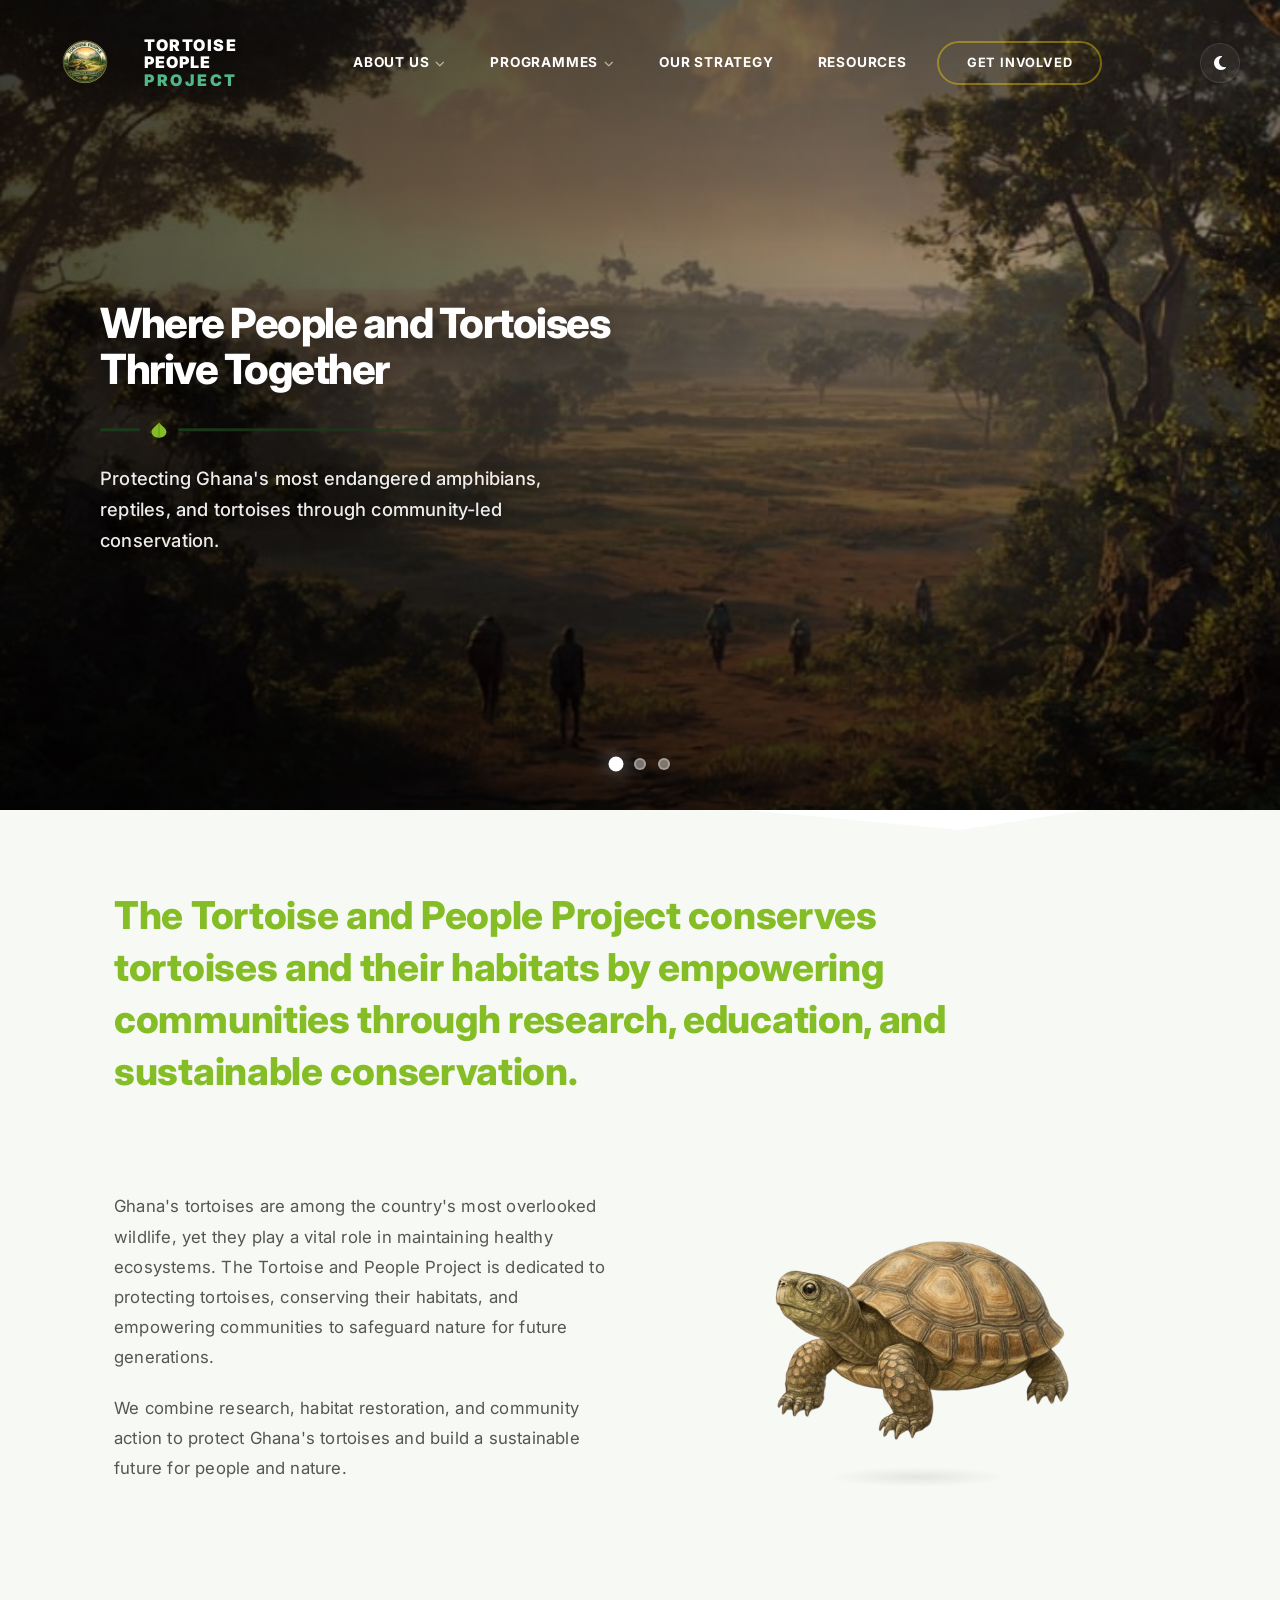
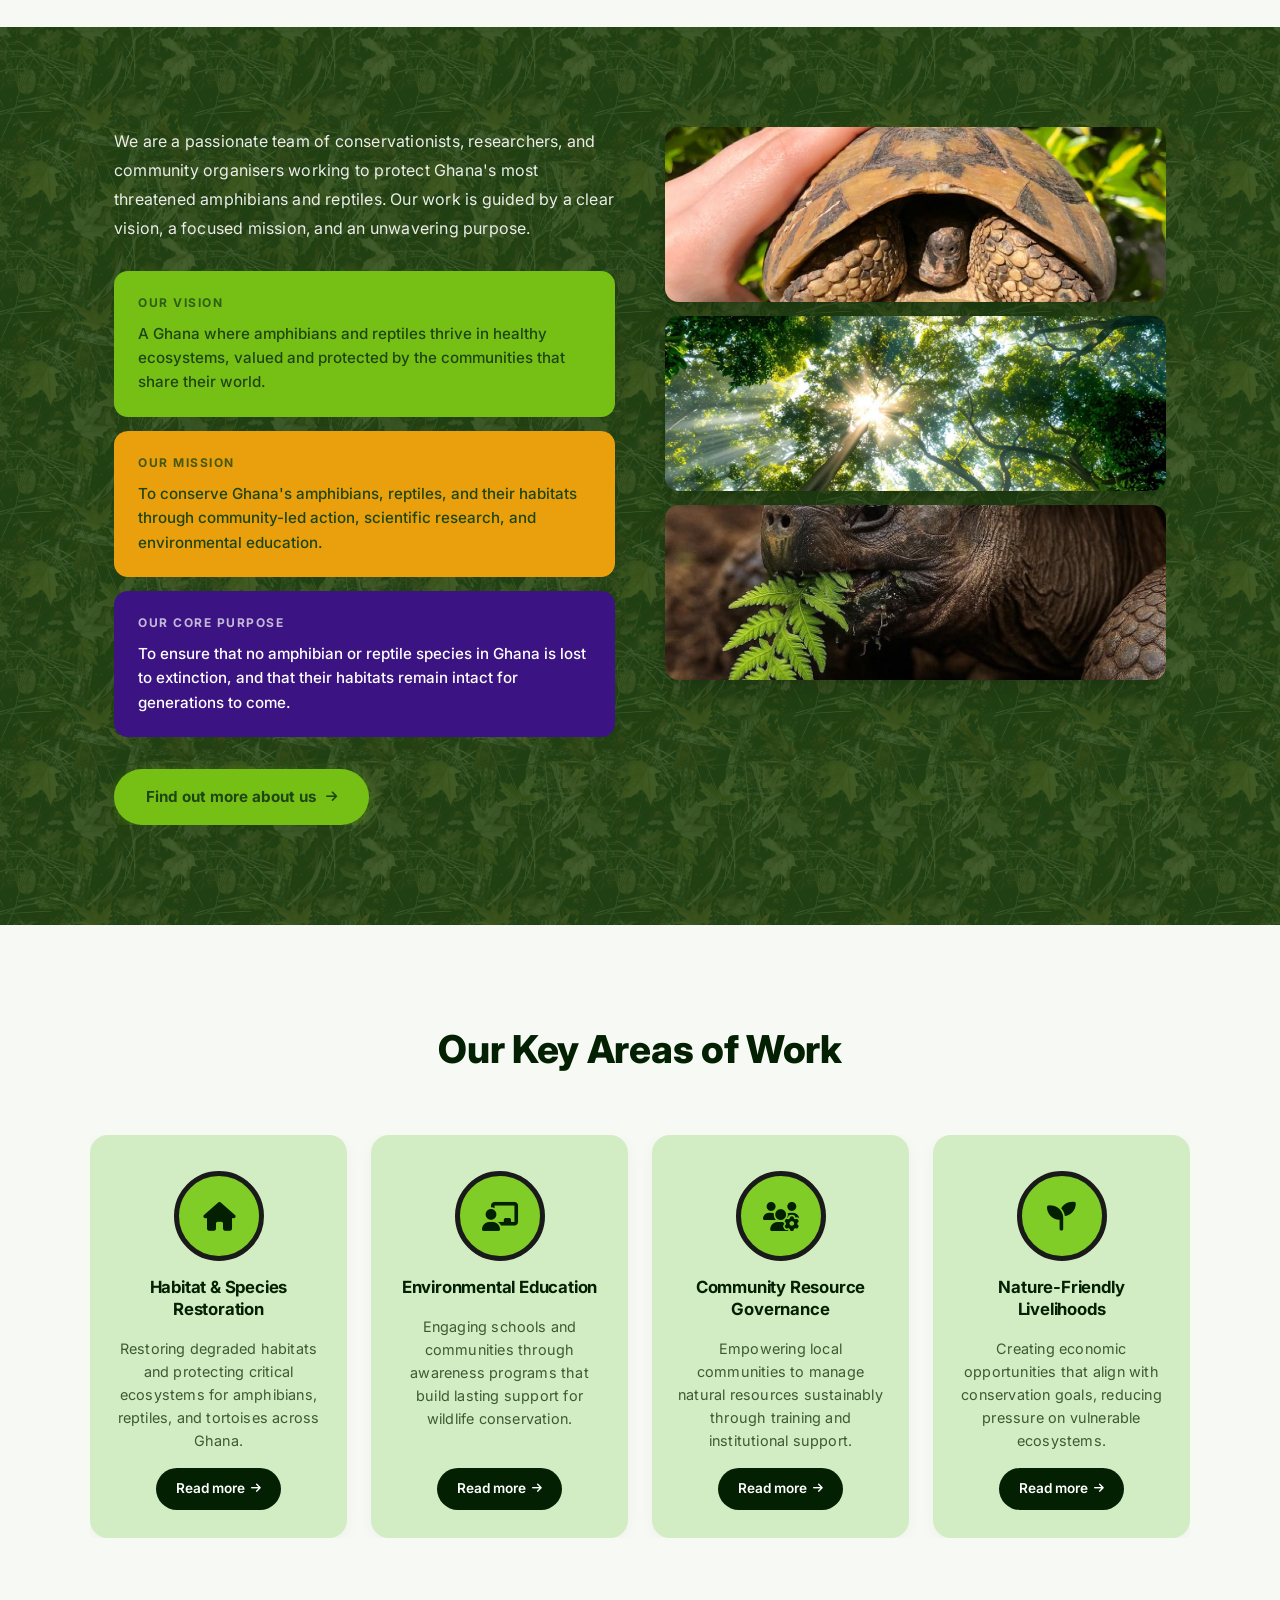
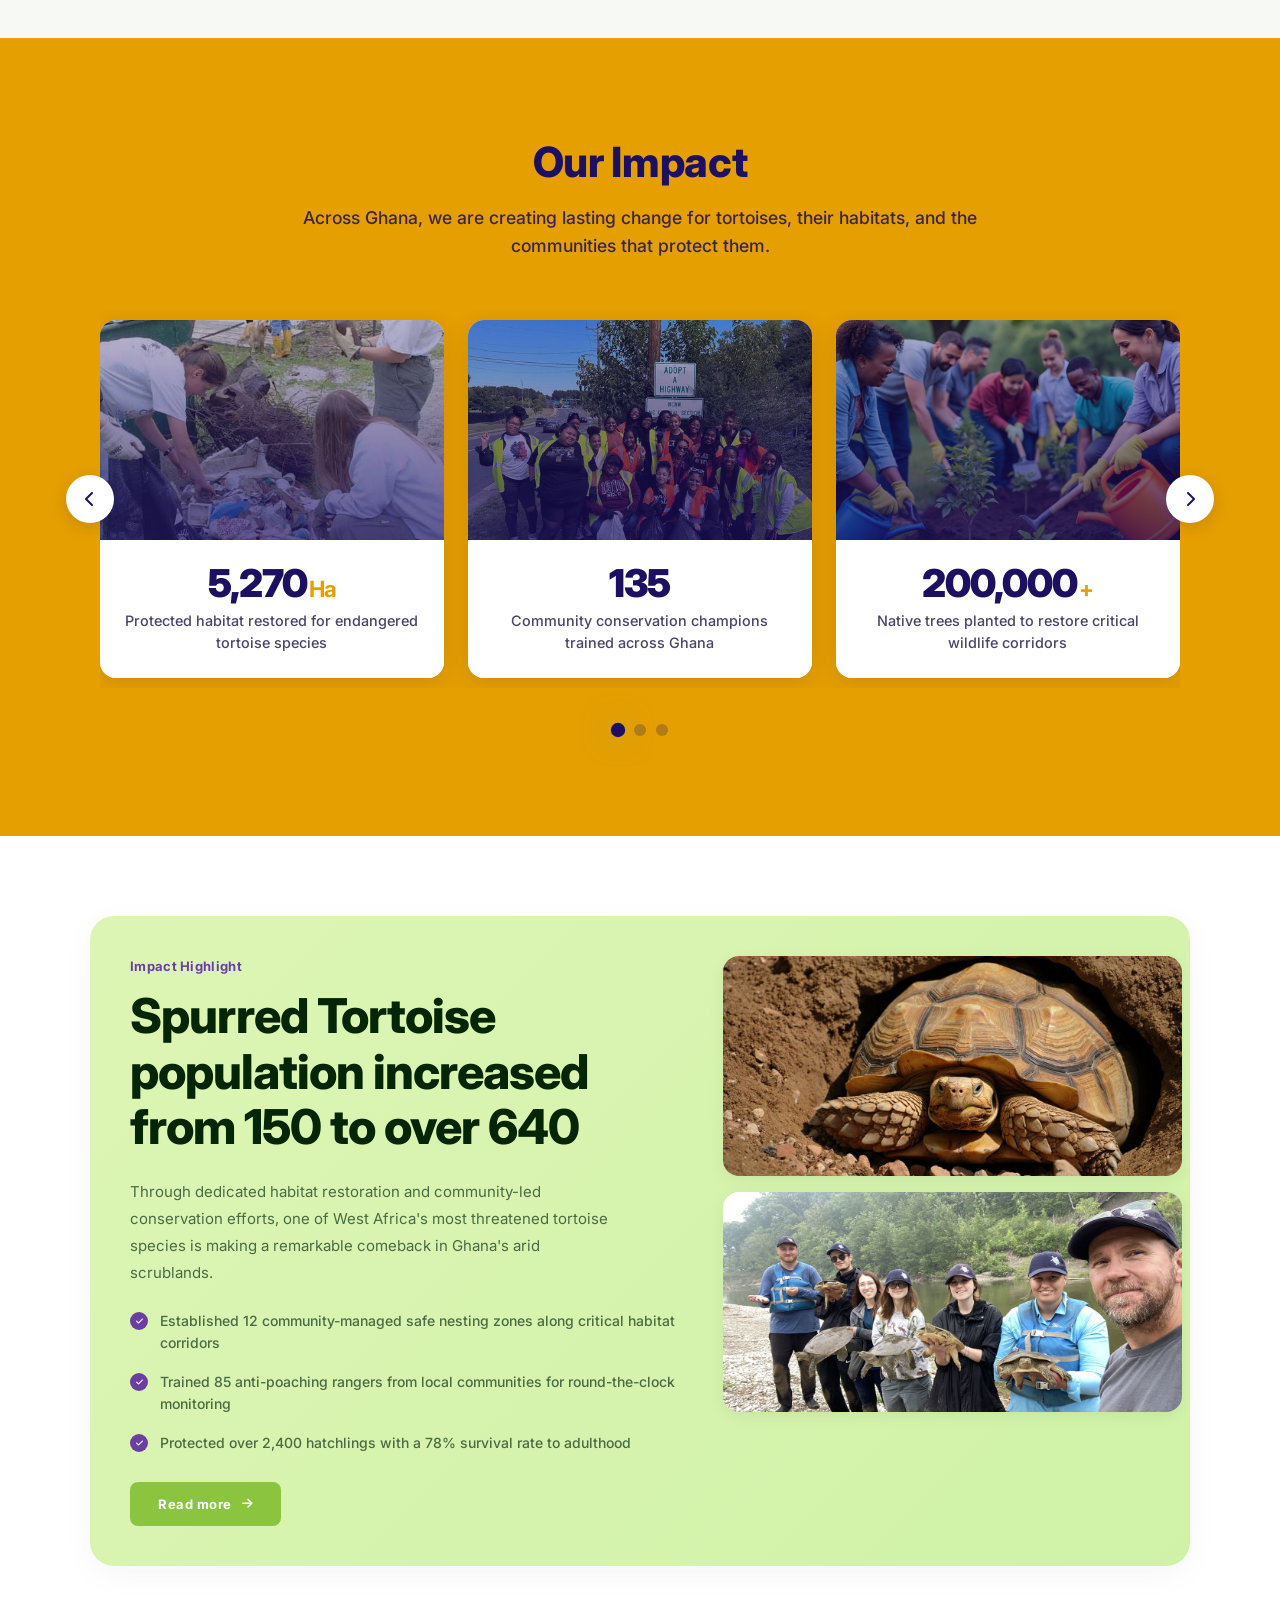
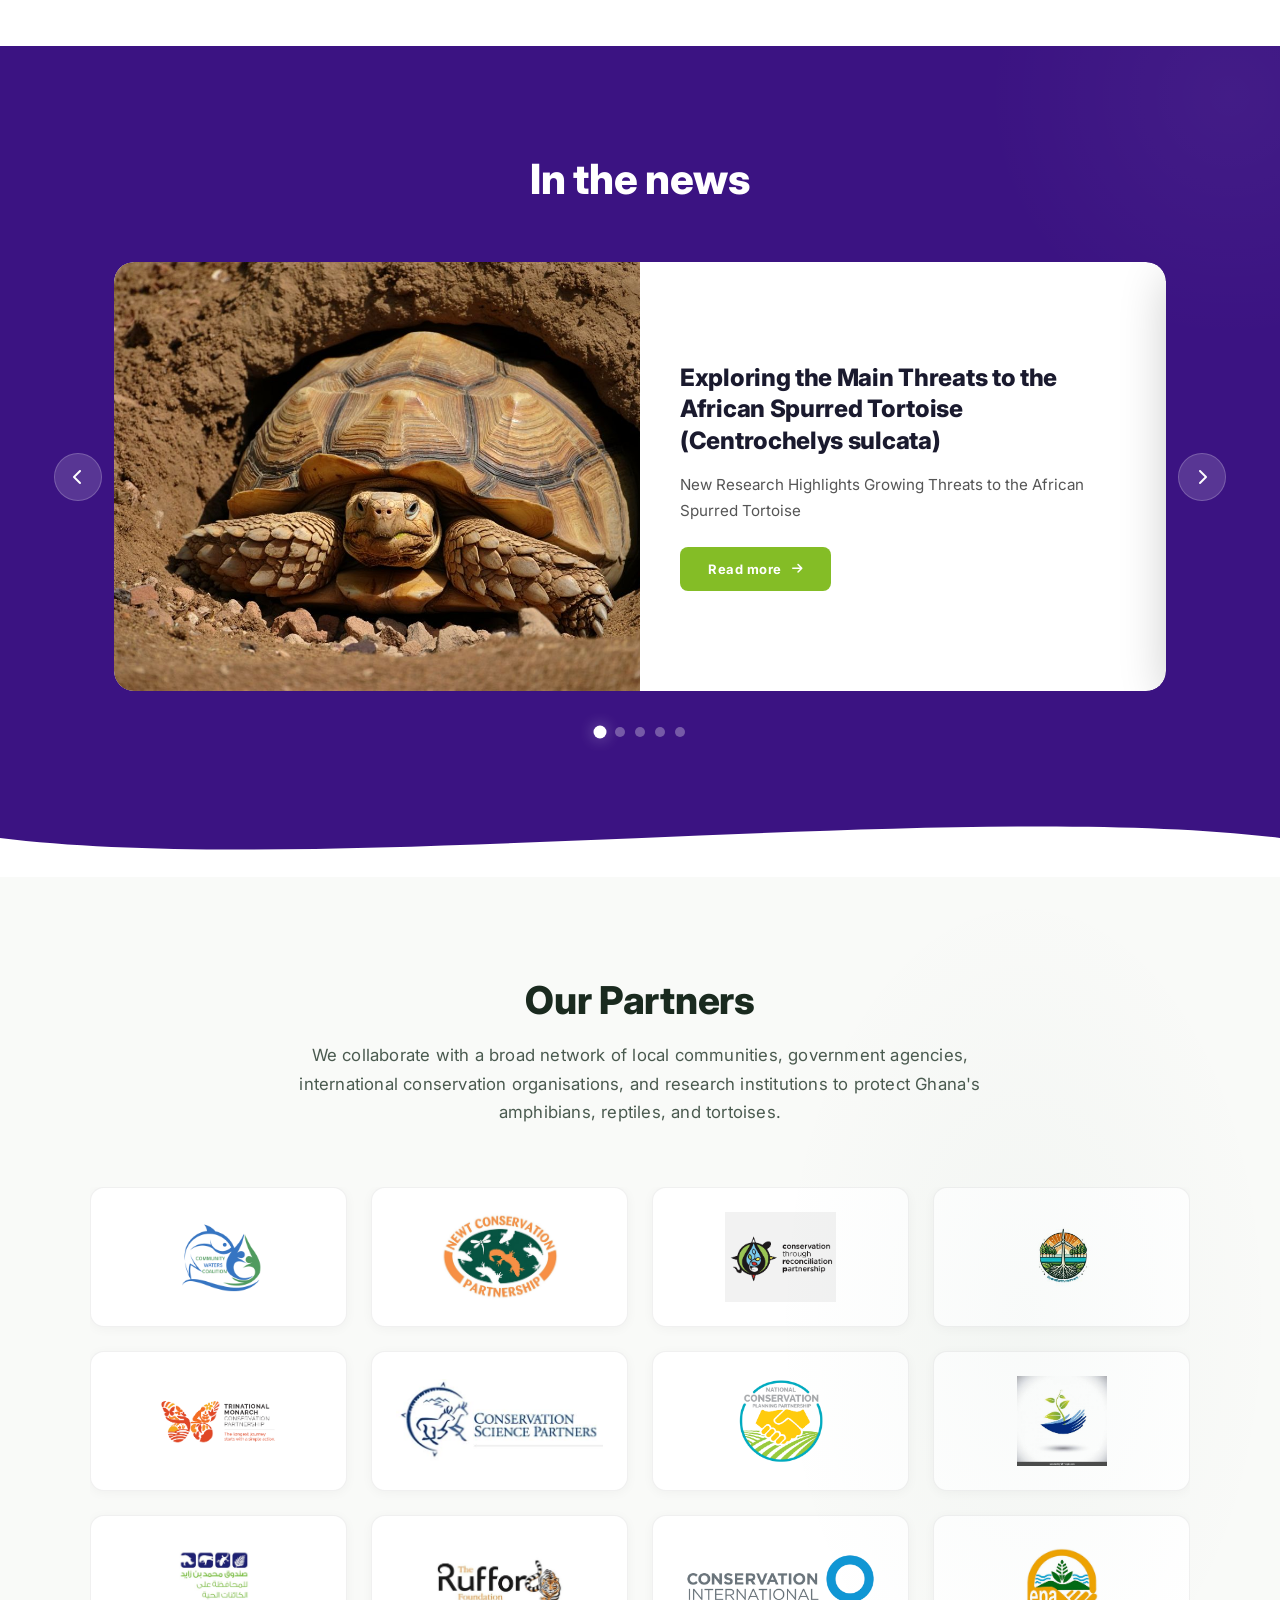
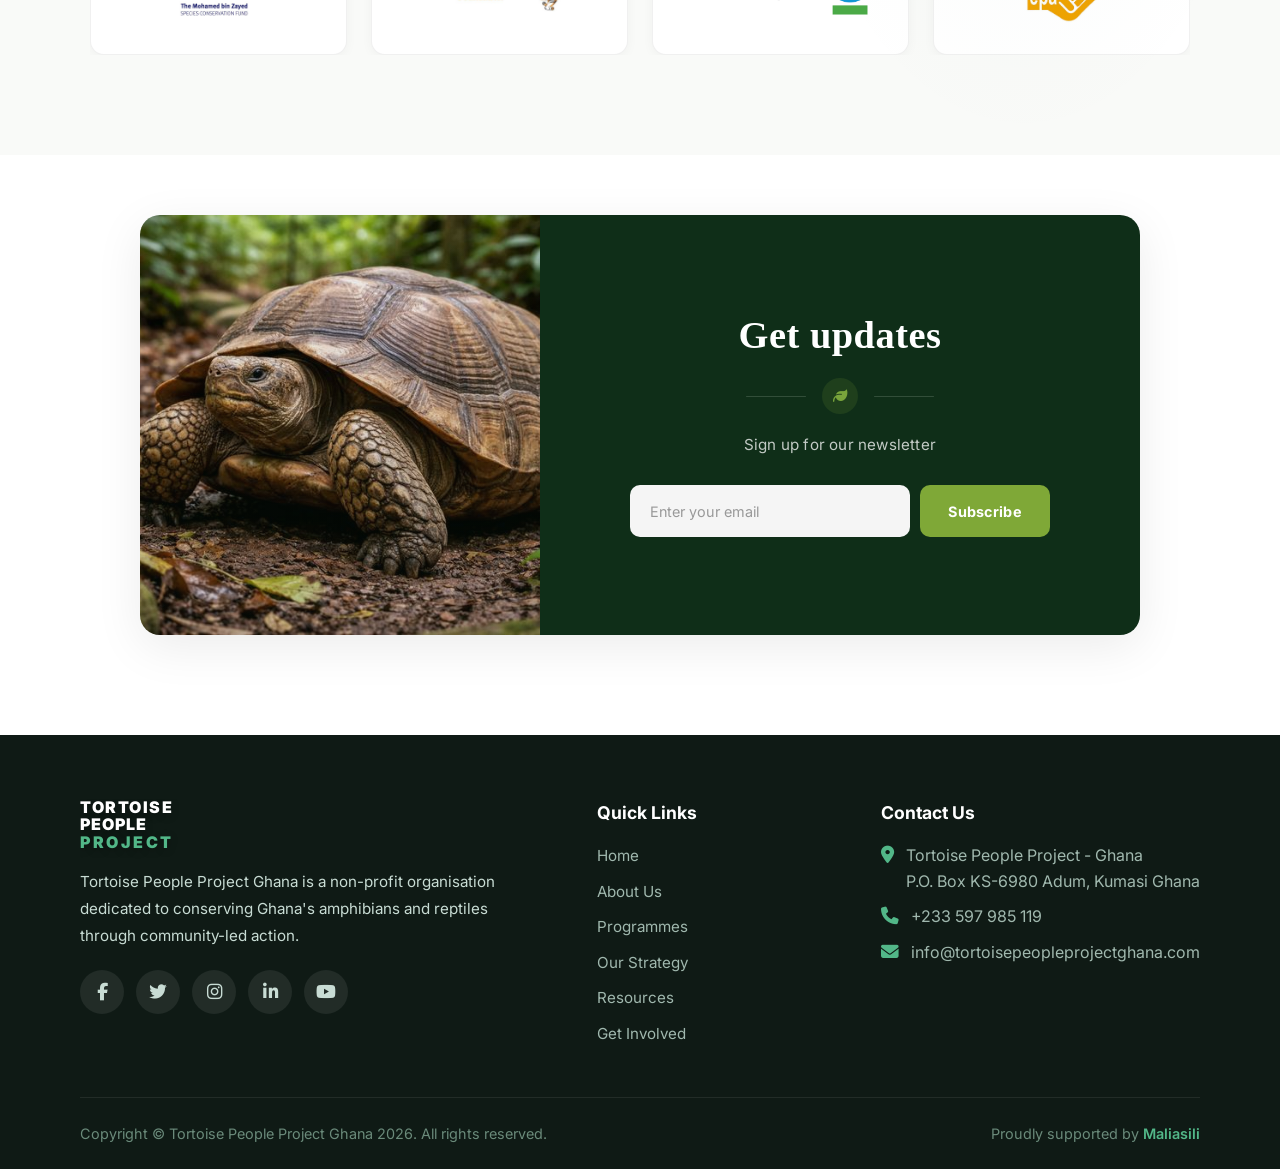
==== index.html @ 73de47dc "Add all frontend files including images" ====
<!DOCTYPE html>
<html lang="en">
<head>
    <meta charset="UTF-8" />
    <meta name="viewport" content="width=device-width, initial-scale=1.0" />
    <title>Tortoise People Project – People and nature thriving together</title>
    <link rel="stylesheet" href="css/style.css" />
    <link rel="icon" href="data:,">
    <!-- Font Awesome for icons -->
    <link rel="stylesheet" href="https://cdnjs.cloudflare.com/ajax/libs/font-awesome/6.5.0/css/all.min.css" />
    <!-- Google Fonts -->
    <link href="https://fonts.googleapis.com/css2?family=Inter:wght@300;400;600;700;800;900&display=swap" rel="stylesheet" />

    <meta name="description" content="Tortoise People Project is a Ghana-based conservation NGO protecting endangered tortoise species through community-led action and habitat restoration.">
    <meta property="og:type" content="website">
    <meta property="og:title" content="Tortoise People Project">
    <meta property="og:description" content="Protecting Ghana’s tortoises and natural heritage.">
    <meta property="og:image" content="images/logo.png">
    <meta property="og:url" content="">
    <meta name="twitter:card" content="summary_large_image">
    <meta name="twitter:title" content="Tortoise People Project">
    <meta name="twitter:description" content="Protecting Ghana’s tortoises and natural heritage.">
    <meta name="twitter:image" content="images/logo.png">
    <link rel="canonical" href="">
</head>
<body>
       <!-- =========================== -->
<!-- NAVBAR                      -->
<!-- =========================== -->
<header class="header" id="mainHeader">
    <div class="container">
        <nav class="navbar">
            <!-- Logo -->
            <div class="logo">
                <a href="#">
                    <div class="logo-image-wrapper">
                        <img src="images/logo.png" alt="Herp Conservation Ghana Logo" class="logo-img" />
                    </div>
                    <div class="logo-text">
                        <span>TORTOISE</span>
                        <span>PEOPLE</span>
                        <span>PROJECT</span>
                    </div>
                </a>
            </div>

            <!-- ADD THIS OPENING TAG -->
            <ul class="nav-menu" id="navMenu">

                <!-- About Us -->
                <li class="nav-item nav-dropdown">
                    <a href="about.html" class="nav-link dropdown-toggle">
                        <span class="nav-text">About Us</span>
                        <i class="fas fa-chevron-down dropdown-arrow"></i>
                    </a>
                    <ul class="dropdown-menu">
                        <li><a href="about.html#about-approach">Our Approach</a></li>
                        <li><a href="about.html#about-team">Our Team</a></li>
                        <li><a href="about.html#about-where">Where We Work</a></li>
                        <li><a href="about.html#about-partners">Who We Work With</a></li>
                    </ul>
                </li>

                <!-- Programmes -->
                <li class="nav-item nav-dropdown">
                    <a href="#programmes" class="nav-link dropdown-toggle">
                        <span class="nav-text">Programmes</span>
                        <i class="fas fa-chevron-down dropdown-arrow"></i>
                    </a>
                    <ul class="dropdown-menu">
                        <li><a href="Restoration_Protection.html">Habitat and Species Restoration</a></li>
                        <li><a href="Education_Awareness.html">Environmental Education and Awareness</a></li>
                        <li><a href="Community_Resources.html">Community Resource Governance</a></li>
                        <li><a href="Nature_Friendly.html">Nature-Friendly Livelihood</a></li>
                    </ul>
                </li>

                <!-- Our Strategy -->
                <li class="nav-item">
                    <a href="strategy.html" class="nav-link">
                        <span class="nav-text">Our Strategy</span>
                    </a>
                </li>

                <!-- Resources -->
                <li class="nav-item">
                    <a href="resources.html" class="nav-link">
                        <span class="nav-text">Resources</span>
                    </a>
                </li>

                <!-- Get Involved -->
                <li class="nav-item">
                    <a href="get-involved.html" class="btn-nav-primary">
                        <span class="btn-text">GET INVOLVED</span>
                        <span class="btn-glow"></span>
                    </a>
                </li>

            </ul>

            <!-- Mobile Controls -->
            <div class="nav-controls">
                <button class="theme-toggle" id="themeToggle" aria-label="Toggle theme">
                    <i class="fas fa-moon"></i>
                </button>
                <div class="hamburger" id="hamburger">
                    <span></span>
                    <span></span>
                    <span></span>
                </div>
            </div>
        </nav>
    </div>
</header>
      <!-- =========================== -->
<!-- PREMIUM HERO CAROUSEL        -->
<!-- =========================== -->
<section class="premium-hero" id="premiumHero" data-page-id="index">
    
    <!-- Slide 1 -->
    <div class="premium-slide active">
        <div class="premium-bg">
            <img src="images/hm-banner1.png" alt="Ghana forest landscape" />
        </div>
        <!-- Gradient Overlay -->
        <div class="premium-overlay"></div>
        
        <div class="premium-container">
            <div class="premium-content">
                <!-- Title -->
                <h1 class="premium-title">
                    Where People and Tortoises Thrive Together
                </h1>
                
                <!-- Asymmetrical Leaf Divider -->
                <div class="premium-divider">
                    <span class="premium-divider-left"></span>
                    <span class="premium-divider-icon">
                        <svg width="18" height="18" viewBox="0 0 24 24" fill="none" xmlns="http://www.w3.org/2000/svg">
                            <path d="M12 2C8 6 2 10 2 14C2 18 6 22 12 22C18 22 22 18 22 14C22 10 16 6 12 2Z" fill="#84BD26"/>
                            <path d="M12 2C12 6 12 10 12 22" stroke="#6A9E1E" stroke-width="1.5"/>
                        </svg>
                    </span>
                    <span class="premium-divider-right"></span>
                </div>
                
                <!-- Description -->
                <p class="premium-description">
                    Protecting Ghana's most endangered amphibians, reptiles, and tortoises through community-led conservation.
                </p>
                
                
            </div>
        </div>
    </div>

    <!-- Slide 2 -->
    <div class="premium-slide">
        <div class="premium-bg">
            <img src="images/hm-banner2.png" alt="Community conservation in action" />
        </div>
        <div class="premium-overlay"></div>
        
        <div class="premium-container">
            <div class="premium-content">
                <h1 class="premium-title">
                    Guardians of Tortoises in Ghana
                </h1>
                
                <div class="premium-divider">
                    <span class="premium-divider-left"></span>
                    <span class="premium-divider-icon">
                        <svg width="18" height="18" viewBox="0 0 24 24" fill="none" xmlns="http://www.w3.org/2000/svg">
                            <path d="M12 2C8 6 2 10 2 14C2 18 6 22 12 22C18 22 22 18 22 14C22 10 16 6 12 2Z" fill="#84BD26"/>
                            <path d="M12 2C12 6 12 10 12 22" stroke="#6A9E1E" stroke-width="1.5"/>
                        </svg>
                    </span>
                    <span class="premium-divider-right"></span>
                </div>
                
                <p class="premium-description">
                    From the Atewa Forest to the arid savannahs, we safeguard critical habitats for species found nowhere else on Earth.
                </p>
                
                
            </div>
        </div>
    </div>

    <!-- Slide 3 -->
    <div class="premium-slide">
        <div class="premium-bg">
            <img src="images/hm-banner3.png" alt="Tortoise in natural habitat" />
        </div>
        <div class="premium-overlay"></div>
        
        <div class="premium-container">
            <div class="premium-content">
                <h1 class="premium-title">
                    Local People, Lasting Protection
                </h1>
                
                <div class="premium-divider">
                    <span class="premium-divider-left"></span>
                    <span class="premium-divider-icon">
                        <svg width="18" height="18" viewBox="0 0 24 24" fill="none" xmlns="http://www.w3.org/2000/svg">
                            <path d="M12 2C8 6 2 10 2 14C2 18 6 22 12 22C18 22 22 18 22 14C22 10 16 6 12 2Z" fill="#84BD26"/>
                            <path d="M12 2C12 6 12 10 12 22" stroke="#6A9E1E" stroke-width="1.5"/>
                        </svg>
                    </span>
                    <span class="premium-divider-right"></span>
                </div>
                
                <p class="premium-description">
                    Empowering local communities to become the guardians of their own natural resources and wildlife.
                </p>
                
                
            </div>
        </div>
    </div>

    <!-- Pagination Dots -->
    <div class="premium-pagination">
        <button class="premium-dot active" data-index="0" aria-label="Slide 1"></button>
        <button class="premium-dot" data-index="1" aria-label="Slide 2"></button>
        <button class="premium-dot" data-index="2" aria-label="Slide 3"></button>
    </div>

</section>

      


    <!-- =========================== -->
<!-- HOMEPAGE INTRO SECTION       -->
<!-- =========================== -->
<section class="home-intro" id="home-intro">
    <div class="home-intro-container">
        
        <!-- Main Heading -->
        <h2 class="home-intro-heading">
          The Tortoise and People Project conserves tortoises and their habitats by empowering communities through research, education, and sustainable conservation.
        </h2>

        <!-- Body Layout Row -->
        <div class="home-intro-body">
            
            <!-- Left - Text Block -->
            <div class="home-intro-text">
                <p>
                    Ghana's tortoises are among the country's most overlooked wildlife, yet they play a vital role in maintaining healthy ecosystems. The Tortoise and People Project is dedicated to protecting tortoises, conserving their habitats, and empowering communities to safeguard nature for future generations.
                </p>
                <p>
                   We combine research, habitat restoration, and community action to protect Ghana's tortoises and build a sustainable future for people and nature.
                </p>
            </div>

            <!-- Right - Tortoise Illustration -->
            <div class="home-intro-illustration">
                <div class="illustration-wrapper">
                    <img src="images/Tortoise-Illustrator.png" alt="Tortoise illustration" class="illustration-img" />
                    <div class="illustration-shadow"></div>
                </div>
            </div>

        </div>

    </div>
</section>
<!-- =========================== -->
<!-- VISION, MISSION & PURPOSE    -->
<!-- =========================== -->
<section class="vmp-section" id="vmp-section">
    <div class="vmp-container">
        
        <!-- Central Layout Grid -->
        <div class="vmp-grid">
            
            <!-- =========================== -->
            <!-- LEFT - CONTENT STACK         -->
            <!-- =========================== -->
            <div class="vmp-content">
                
                <!-- Intro Text -->
                <p class="vmp-intro">
                    We are a passionate team of conservationists, researchers, and community organisers working to protect Ghana's most threatened amphibians and reptiles. Our work is guided by a clear vision, a focused mission, and an unwavering purpose.
                </p>

                <!-- Cards Wrapper -->
                <div class="vmp-cards">
                    
                    <!-- Vision Card - Lime -->
                    <div class="vmp-card vmp-card--vision">
                        <h3 class="vmp-card-label">Our vision</h3>
                        <p class="vmp-card-text">
                            A Ghana where amphibians and reptiles thrive in healthy ecosystems, valued and protected by the communities that share their world.
                        </p>
                    </div>

                    <!-- Mission Card - Amber -->
                    <div class="vmp-card vmp-card--mission">
                        <h3 class="vmp-card-label">Our mission</h3>
                        <p class="vmp-card-text">
                            To conserve Ghana's amphibians, reptiles, and their habitats through community-led action, scientific research, and environmental education.
                        </p>
                    </div>

                    <!-- Core Purpose Card - Purple -->
                    <div class="vmp-card vmp-card--purpose">
                        <h3 class="vmp-card-label">Our core purpose</h3>
                        <p class="vmp-card-text">
                            To ensure that no amphibian or reptile species in Ghana is lost to extinction, and that their habitats remain intact for generations to come.
                        </p>
                    </div>

                </div>

                <!-- CTA Button -->
                <a href="about.html" class="vmp-btn">
                    <span>Find out more about us</span>
                    <span class="vmp-btn-arrow">
                        <i class="fas fa-arrow-right"></i>
                    </span>
                </a>

            </div>

            <!-- =========================== -->
            <!-- RIGHT - IMAGE GALLERY         -->
            <!-- =========================== -->
            <div class="vmp-gallery">
                
                <!-- Image 1 -->
                <div class="vmp-gallery-item">
                    <img src="images/tortoise-hand.png" alt="Hand holding a small tortoise" />
                </div>

                <!-- Image 2 -->
                <div class="vmp-gallery-item">
                    <img src="images/forest-canopy.png" alt="Overhead forest canopy view" />
                </div>

                <!-- Image 3 -->
                <div class="vmp-gallery-item">
                    <img src="images/tortoise-closeup.png" alt="Tortoise resting on the ground close-up" />
                </div>

            </div>

        </div>

    </div>
</section>
<!-- =========================== -->
<!-- OUR KEY AREAS OF WORK        -->
<!-- =========================== -->
<section class="key-areas-section" id="key-areas">
    <div class="container">
        
        <!-- Section Title -->
        <h2 class="key-areas-title">Our Key Areas of Work</h2>

        <!-- 4-Column Card Grid -->
        <div class="key-areas-grid">
            
            <!-- Card 1 -->
            <div class="key-areas-card">
                <div class="key-areas-icon">
                    <i class="fas fa-home"></i>
                </div>
                <h3 class="key-areas-card-title">Habitat & Species Restoration</h3>
                <p class="key-areas-card-text">
                    Restoring degraded habitats and protecting critical ecosystems for amphibians, reptiles, and tortoises across Ghana.
                </p>
                <a href="Restoration_Protection.html" class="key-areas-read-more">
                    Read more
                    <span class="key-areas-link-arrow">
                        <i class="fas fa-arrow-right"></i>
                    </span>
                </a>
            </div>

            <!-- Card 2 -->
            <div class="key-areas-card">
                <div class="key-areas-icon">
                    <i class="fas fa-chalkboard-teacher"></i>
                </div>
                <h3 class="key-areas-card-title">Environmental Education</h3>
                <p class="key-areas-card-text">
                    Engaging schools and communities through awareness programs that build lasting support for wildlife conservation.
                </p>
                <a href="Education_Awareness.html" class="key-areas-read-more">
                    Read more
                    <span class="key-areas-link-arrow">
                        <i class="fas fa-arrow-right"></i>
                    </span>
                </a>
            </div>

            <!-- Card 3 -->
            <div class="key-areas-card">
                <div class="key-areas-icon">
                    <i class="fas fa-users-cog"></i>
                </div>
                <h3 class="key-areas-card-title">Community Resource Governance</h3>
                <p class="key-areas-card-text">
                    Empowering local communities to manage natural resources sustainably through training and institutional support.
                </p>
                <a href="Community_Resources.html" class="key-areas-read-more">
                    Read more
                    <span class="key-areas-link-arrow">
                        <i class="fas fa-arrow-right"></i>
                    </span>
                </a>
            </div>

            <!-- Card 4 -->
            <div class="key-areas-card">
                <div class="key-areas-icon">
                    <i class="fas fa-seedling"></i>
                </div>
                <h3 class="key-areas-card-title">Nature-Friendly Livelihoods</h3>
                <p class="key-areas-card-text">
                    Creating economic opportunities that align with conservation goals, reducing pressure on vulnerable ecosystems.
                </p>
                <a href="Nature_Friendly.html" class="key-areas-read-more">
                    Read more
                    <span class="key-areas-link-arrow">
                        <i class="fas fa-arrow-right"></i>
                    </span>
                </a>
            </div>

        </div>

    </div>
</section>
    <!-- =========================== -->
<!-- OUR IMPACT  SECTION    -->
<!-- =========================== -->
<section class="impact-slider-section" id="impact-slider">
    <div class="container">
        
        <!-- Header Wrapper -->
        <div class="impact-slider-header">
            <h2 class="impact-slider-title">Our Impact</h2>
            <p class="impact-slider-subtitle">
                Across Ghana, we are creating lasting change for tortoises, their habitats, and the communities that protect them.
            </p>
        </div>

        <!-- Slider Carousel Wrapper -->
        <div class="impact-slider-wrapper">
            
            <!-- Prev Button -->
            <button class="impact-slider-btn impact-slider-prev" id="impactPrev" aria-label="Previous slide">
                <i class="fas fa-chevron-left"></i>
            </button>

            <!-- Slider Window -->
            <div class="impact-slider-window">
                <!-- Slider Track -->
                <div class="impact-slider-track" id="impactTrack">
                    
                    <!-- Slide Card 1 -->
                    <div class="impact-slide-card">
                        <div class="impact-slide-image">
                            <img src="images/Habitat_Restoration.png" alt="Habitat restoration impact" />
                            <div class="impact-slide-overlay"></div>
                        </div>
                        <div class="impact-slide-content">
                            <div class="impact-slide-number">5,270<span class="impact-slide-unit">Ha</span></div>
                            <p class="impact-slide-text">Protected habitat restored for endangered tortoise species</p>
                        </div>
                    </div>

                    <!-- Slide Card 2 -->
                    <div class="impact-slide-card">
                        <div class="impact-slide-image">
                            <img src="images/community_engagement.png" alt="Community engagement impact" />
                            <div class="impact-slide-overlay"></div>
                        </div>
                        <div class="impact-slide-content">
                            <div class="impact-slide-number">135</div>
                            <p class="impact-slide-text">Community conservation champions trained across Ghana</p>
                        </div>
                    </div>

                    <!-- Slide Card 3 -->
                    <div class="impact-slide-card">
                        <div class="impact-slide-image">
                            <img src="images/tree_planting.png" alt="Tree planting impact" />
                            <div class="impact-slide-overlay"></div>
                        </div>
                        <div class="impact-slide-content">
                            <div class="impact-slide-number">200,000<span class="impact-slide-unit">+</span></div>
                            <p class="impact-slide-text">Native trees planted to restore critical wildlife corridors</p>
                        </div>
                    </div>

                    <!-- Slide Card 4 -->
                    <div class="impact-slide-card">
                        <div class="impact-slide-image">
                            <img src="images/school_outreach.png" alt="School outreach impact" />
                            <div class="impact-slide-overlay"></div>
                        </div>
                        <div class="impact-slide-content">
                            <div class="impact-slide-number">20,000<span class="impact-slide-unit">+</span></div>
                            <p class="impact-slide-text">Students reached through environmental education programs</p>
                        </div>
                    </div>

                    <!-- Slide Card 5 -->
                    <div class="impact-slide-card">
                        <div class="impact-slide-image">
                            <img src="images/protected_areas.png" alt="Protected areas impact" />
                            <div class="impact-slide-overlay"></div>
                        </div>
                        <div class="impact-slide-content">
                            <div class="impact-slide-number">12</div>
                            <p class="impact-slide-text">Community-managed protected areas established</p>
                        </div>
                    </div>

                </div>
            </div>

            <!-- Next Button -->
            <button class="impact-slider-btn impact-slider-next" id="impactNext" aria-label="Next slide">
                <i class="fas fa-chevron-right"></i>
            </button>

        </div>

        <!-- Slider Dots -->
        <div class="impact-slider-dots" id="impactDots"></div>

    </div>
</section>
<!-- =========================== -->
<!-- TORTOISE IMPACT HIGHLIGHT     -->
<!-- =========================== -->
<section class="tortoise-impact" id="tortoise-impact">
    <div class="tortoise-impact-container">
        
        <!-- Left Content -->
        <div class="tortoise-impact-left">
            <span class="tortoise-impact-badge">Impact Highlight</span>
            
            <h2 class="tortoise-impact-heading">
                Spurred Tortoise<br />population increased<br />from 150 to over 640
            </h2>
            
            <p class="tortoise-impact-description">
                Through dedicated habitat restoration and community-led conservation efforts, one of West Africa's most threatened tortoise species is making a remarkable comeback in Ghana's arid scrublands.
            </p>
            
            <!-- Bullet List -->
            <ul class="tortoise-impact-list">
                <li class="tortoise-impact-list-item">
                    <span class="tortoise-impact-check">
                        <i class="fas fa-check"></i>
                    </span>
                    <span class="tortoise-impact-list-text">Established 12 community-managed safe nesting zones along critical habitat corridors</span>
                </li>
                <li class="tortoise-impact-list-item">
                    <span class="tortoise-impact-check">
                        <i class="fas fa-check"></i>
                    </span>
                    <span class="tortoise-impact-list-text">Trained 85 anti-poaching rangers from local communities for round-the-clock monitoring</span>
                </li>
                <li class="tortoise-impact-list-item">
                    <span class="tortoise-impact-check">
                        <i class="fas fa-check"></i>
                    </span>
                    <span class="tortoise-impact-list-text">Protected over 2,400 hatchlings with a 78% survival rate to adulthood</span>
                </li>
            </ul>
            
            <!-- Read More Button -->
            <a href="Restoration_Protection.html" class="tortoise-impact-btn">
                <span>Read more</span>
                <span class="tortoise-impact-btn-arrow">
                    <i class="fas fa-arrow-right"></i>
                </span>
            </a>
        </div>
        
        <!-- Right Images -->
        <div class="tortoise-impact-right">
            <div class="tortoise-impact-image-top">
                <img src="images/spurred-tortoise.png" alt="Spurred Tortoise in its natural arid habitat" />
            </div>
            <div class="tortoise-impact-image-bottom">
                <img src="images/community-conservation-team.png" alt="Community conservation team monitoring tortoise populations" />
            </div>
        </div>
        
    </div>
</section>
<!-- =========================== -->
<!-- IN THE NEWS SLIDER SECTION   -->
<!-- =========================== -->
<section class="news-slider-section" id="news-slider">
    <div class="news-slider-container">
        
        <!-- Section Title -->
        <h2 class="news-slider-title">In the news</h2>

        <!-- Carousel Wrapper -->
        <div class="news-carousel-wrapper">
            
            <!-- Prev Button -->
            <button class="news-nav-btn news-nav-prev" id="newsPrev" aria-label="Previous slide">
                <i class="fas fa-chevron-left"></i>
            </button>

            <!-- Slider Viewport -->
            <div class="news-slider-viewport">
                <div class="news-slider-track" id="newsTrack">
                    
                    <!-- Slide 1 -->
                    <div class="news-slide">
                        <div class="news-slide-image">
                            <img src="images/spurred-tortoise.png" alt="New tortoise population discovered" />
                        </div>
                        <div class="news-slide-content">
                            <h3 class="news-slide-heading">Exploring the Main Threats to the African Spurred Tortoise (Centrochelys sulcata)</h3>
                            <p class="news-slide-text">
                                New Research Highlights Growing Threats to the African Spurred Tortoise
                            </p>
                            <a href="https://www.cambridge.org/core/journals/oryx/article/exploring-the-main-threats-to-the-threatened-african-spurred-tortoise-centrochelys-sulcata-in-the-west-african-sahel/79FF1948C3DED7A4482CCBF7A7B244DE?utm_source=chatgpt.com" class="news-slide-btn">
                                Read more
                                <span class="news-slide-btn-arrow">
                                    <i class="fas fa-arrow-right"></i>
                                </span>
                            </a>
                        </div>
                    </div>

                    <!-- Slide 2 -->
                    <div class="news-slide">
                        <div class="news-slide-image">
                            <img src="images/news3.jpg" alt="Community rangers graduation" />
                        </div>
                        <div class="news-slide-content">
                            <h3 class="news-slide-heading">Local Communities Become Tortoise Guardians to Protect Endangered Asian Giant Tortoises</h3>
                            <p class="news-slide-text">
                                Communities in Nagaland, India, are helping restore the critically endangered Asian giant tortoise by transforming former hunters into "Tortoise Guardians." Through community-led conservation, local guardians now monitor and protect tortoise populations while supporting habitat restoration efforts.
                            </p>
                            <a href="https://paryawaran.com/2026/05/11/guardians-bring-giant-tortoises-back-to-nagaland-forests/?utm_source=chatgpt.com" class="news-slide-btn">
                                Read more
                                <span class="news-slide-btn-arrow">
                                    <i class="fas fa-arrow-right"></i>
                                </span>
                            </a>
                        </div>
                    </div>

                    <!-- Slide 3 -->
                    <div class="news-slide">
                        <div class="news-slide-image">
                            <img src="images/news2.jpg" alt="Tortoise hatchling success" />
                        </div>
                        <div class="news-slide-content">
                            <h3 class="news-slide-heading">Community-Led Nest Protection Helps Save Thousands of Endangered Turtle Hatchlings</h3>
                            <p class="news-slide-text">
                               Community conservation programs are helping protect turtle nesting sites by safeguarding vulnerable nests, reducing threats from predators and human activities, and increasing the number of hatchlings successfully reaching the wild. These initiatives show how local communities can play a vital role in species recovery.
                            </p>
                            <a href="https://www.facetsjournal.com/doi/10.1139/facets-2023-0044?utm_source=chatgpt.com" class="news-slide-btn">
                                Read more
                                <span class="news-slide-btn-arrow">
                                    <i class="fas fa-arrow-right"></i>
                                </span>
                            </a>
                        </div>
                    </div>

                    <!-- Slide 4 -->
                    <div class="news-slide">
                        <div class="news-slide-image">
                            <img src="images/news1.jpg" alt="Habitat restoration project" />
                        </div>
                        <div class="news-slide-content">
                            <h3 class="news-slide-heading">Restoring Tortoise Habitats Through Large-Scale Conservation Partnerships</h3>
                            <p class="news-slide-text">
                                Conservation organizations are working together to restore degraded habitats and protect endangered giant tortoise populations in the Galápagos. Through habitat restoration, invasive species management, research, and community involvement, these efforts are helping rebuild ecosystems where tortoises can thrive.
                            </p>
                            <a href="https://www.galapagos.org/conservation/giant-tortoise-restoration/?utm_source=chatgpt.com" class="news-slide-btn">
                                Read more
                                <span class="news-slide-btn-arrow">
                                    <i class="fas fa-arrow-right"></i>
                                </span>
                            </a>
                        </div>
                    </div>
                    <!-- Slide 5 -->
                    <div class="news-slide">
                        <div class="news-slide-image">
                            <img src="images/news6.jpg" alt="Habitat restoration project" />
                        </div>
                        <div class="news-slide-content">
                            <h3 class="news-slide-heading">Endangered Tortoises Return to Restored Habitat After Major Ecosystem Recovery Project</h3>
                            <p class="news-slide-text">
                                A major ecological restoration partnership has brought endangered Floreana giant tortoises back to their historic habitat after nearly 200 years. The project combined habitat restoration, invasive species control, scientific research, and community collaboration to rebuild the island ecosystem and support long-term tortoise recovery.
                            </p>
                            <a href="https://www.darwinfoundation.org/en/news/newsroom/158-endangered-tortoises-released-onto-floreana-island-galapagos-for-first-time-in-over-180-years/?utm_source=chatgpt.com" class="news-slide-btn">
                                Read more
                                <span class="news-slide-btn-arrow">
                                    <i class="fas fa-arrow-right"></i>
                                </span>
                            </a>
                        </div>
                    </div>

                </div>
            </div>

            <!-- Next Button -->
            <button class="news-nav-btn news-nav-next" id="newsNext" aria-label="Next slide">
                <i class="fas fa-chevron-right"></i>
            </button>

        </div>

        <!-- Pagination Dots -->
        <div class="news-pagination" id="newsPagination"></div>

    </div>

    <!-- Curved Bottom -->
    <div class="news-curve-bottom">
        <svg xmlns="http://www.w3.org/2000/svg" viewBox="0 0 1440 80" preserveAspectRatio="none">
            <path d="M0,40 C360,80 1080,0 1440,40 L1440,80 L0,80 Z" fill="#ffffff" />
        </svg>
    </div>
</section>

   <!-- =========================== -->
<!-- OUR PARTNERS SECTION         -->
<!-- =========================== -->
<section class="partners-section" id="partners">
    <div class="container">
        
        <!-- Title Section -->
        <div class="partners-header">
            <h2 class="partners-title">Our Partners</h2>
            <p class="partners-subtitle">
                We collaborate with a broad network of local communities, government agencies, international conservation organisations, and research institutions to protect Ghana's amphibians, reptiles, and tortoises.
            </p>
        </div>

        <!-- Partners Grid -->
        <div class="partners-grid">
            
            <!-- Partner 1 -->
            <div class="partner-logo-wrapper">
                <img src="images/partner1.png" alt="Forestry Commission Ghana" class="partner-logo" />
            </div>

            <!-- Partner 2 -->
            <div class="partner-logo-wrapper">
                <img src="images/partner2.png" alt="IUCN" class="partner-logo" />
            </div>

            <!-- Partner 3 -->
            <div class="partner-logo-wrapper">
                <img src="images/partner3.png" alt="Rainforest Trust" class="partner-logo" />
            </div>

            <!-- Partner 4 -->
            <div class="partner-logo-wrapper">
                <img src="images/partner4.png" alt="Amphibian Survival Alliance" class="partner-logo" />
            </div>

            <!-- Partner 5 -->
            <div class="partner-logo-wrapper">
                <img src="images/partner5.png" alt="Global Wildlife Conservation" class="partner-logo" />
            </div>

            <!-- Partner 6 -->
            <div class="partner-logo-wrapper">
                <img src="images/partner6.png" alt="University of Ghana" class="partner-logo" />
            </div>

            <!-- Partner 7 -->
            <div class="partner-logo-wrapper">
                <img src="images/partner7.png" alt="Maliasili" class="partner-logo" />
            </div>

            <!-- Partner 8 -->
            <div class="partner-logo-wrapper">
                <img src="images/partner8.png" alt="Synchronicity Earth" class="partner-logo" />
            </div>

            <!-- Partner 9 -->
            <div class="partner-logo-wrapper">
                <img src="images/partner9.png" alt="Mohamed bin Zayed Species Conservation Fund" class="partner-logo" />
            </div>

            <!-- Partner 10 -->
            <div class="partner-logo-wrapper">
                <img src="images/partner10.png" alt="Rufford Foundation" class="partner-logo" />
            </div>

            <!-- Partner 11 -->
            <div class="partner-logo-wrapper">
                <img src="images/partner11.png" alt="Conservation International" class="partner-logo" />
            </div>

            <!-- Partner 12 -->
            <div class="partner-logo-wrapper">
                <img src="images/partner12.png" alt="EPA Ghana" class="partner-logo" />
            </div>

        </div>

    </div>
</section>

    <!-- =========================== -->
<!-- NEWSLETTER SECTION           -->
<!-- =========================== -->
<section class="newsletter-section" id="newsletter">
    <div class="container">
        
        <!-- Newsletter Container -->
        <div class="newsletter-container">
            
            <!-- Left Panel - Image -->
            <div class="newsletter-image-panel">
                <img src="images/newsletter-tortoise.png" alt="Tortoise in natural forest habitat" />
            </div>

            <!-- Right Panel - Form -->
            <div class="newsletter-form-panel">
                <div class="newsletter-form-content">
                    
                    <!-- Title -->
                    <h2 class="newsletter-title">Get updates</h2>
                    
                    <!-- Styled Divider with Leaf Icon -->
                    <div class="newsletter-divider">
                        <span class="newsletter-divider-line"></span>
                        <span class="newsletter-divider-icon">
                            <i class="fas fa-leaf"></i>
                        </span>
                        <span class="newsletter-divider-line"></span>
                    </div>
                    
                    <!-- Subtitle -->
                    <p class="newsletter-subtitle">Sign up for our newsletter</p>
                    
                    <!-- Subscription Form -->
                    <form class="newsletter-form" id="newsletterForm">
                        <div class="newsletter-input-group">
                            <input 
                                type="email" 
                                class="newsletter-input" 
                                placeholder="Enter your email" 
                                required 
                                id="newsletterEmail"
                            />
                            <button type="submit" class="newsletter-btn">
                                Subscribe
                            </button>
                        </div>
                    </form>
                    
                    <!-- Success Message (Hidden by default) -->
                    <div class="newsletter-success" id="newsletterSuccess">
                        <span class="newsletter-success-icon">
                            <i class="fas fa-check-circle"></i>
                        </span>
                        <p class="newsletter-success-text">Thank you! You've been added to our newsletter.</p>
                    </div>
                    
                    <!-- Error Message (Hidden by default) -->
                    <div class="newsletter-error" id="newsletterError">
                        <span class="newsletter-error-icon">
                            <i class="fas fa-exclamation-circle"></i>
                        </span>
                        <p class="newsletter-error-text">Please enter a valid email address.</p>
                    </div>

                </div>
            </div>

        </div>

    </div>
</section>
     <!-- =========================== -->
    <!-- FOOTER                      -->
    <!-- =========================== -->
    <footer class="footer">
        <div class="container">
            <div class="footer-grid">
                <div class="footer-col">
                    <div class="footer-logo">
                        
                        <div class="logo-text">
                            <span>TORTOISE</span>
                            <span>PEOPLE</span>
                            <span>PROJECT</span>
                        </div>
                    </div>
                    <p>
                        Tortoise People Project Ghana is a non-profit organisation dedicated to
                        conserving Ghana's amphibians and reptiles through community-led action.
                    </p>
                    <div class="footer-social">
                        <a href="#"><i class="fab fa-facebook-f"></i></a>
                        <a href="#"><i class="fab fa-twitter"></i></a>
                        <a href="#"><i class="fab fa-instagram"></i></a>
                        <a href="#"><i class="fab fa-linkedin-in"></i></a>
                        <a href="#"><i class="fab fa-youtube"></i></a>
                    </div>
                </div>
                <div class="footer-col">
                    <h4>Quick Links</h4>
                    <ul>
                        <li><a href="index.html">Home</a></li>
                        <li><a href="about.html">About Us</a></li>
                        <li><a href="#Programme">Programmes</a></li>
                        <li><a href="strategy.html">Our Strategy</a></li>
                        <li><a href="resources.html">Resources</a></li>
                        <li><a href="get-involved.html">Get Involved</a></li>
                    </ul>
                </div>
                <div class="footer-col">
                    <h4>Contact Us</h4>
                    <ul class="contact-info">
                        <li>
                            <i class="fas fa-map-marker-alt"></i>
                            Tortoise People Project - Ghana <br />
                            P.O. Box KS-6980 Adum, Kumasi Ghana
                        </li>
                        <li>
                            <i class="fas fa-phone"></i>
                            +233 597 985 119
                        </li>
                        <li>
                            <i class="fas fa-envelope"></i>
                            info@tortoisepeopleprojectghana.com
                        </li>
                    </ul>
                </div>
            </div>
            <div class="footer-bottom">
                <p>
                    Copyright &copy; Tortoise People Project Ghana 2026. All rights reserved.
                </p>
                <p class="footer-credit">
                    Proudly supported by <span>Maliasili</span>
                </p>
            </div>
        </div>
    </footer>

    <!-- Scroll Button -->
    <div class="scroll-indicator" id="scrollIndicator">
        <div class="scroll-ring">
            <svg class="scroll-ring-svg" viewBox="0 0 100 100">
                <circle class="scroll-ring-bg" cx="50" cy="50" r="42" />
                <circle class="scroll-ring-progress" cx="50" cy="50" r="42" />
            </svg>
            <div class="scroll-icon">
                <i class="fas fa-chevron-down"></i>
            </div>
        </div>
        <span class="scroll-label" id="scrollLabel">Scroll</span>
    </div>

    <!-- JavaScript -->
    <script src="js/main.js"></script>
    <script src="js/public-common.js"></script>
    <script src="js/public-sections.js"></script>
    <script src="js/hero-index.js"></script>  
    <script src="js/public-seo.js"></script>
</body>
</html>
---- css/style.css ----
/* =========================== */
/* CSS VARIABLES (Add at top) */
/* =========================== */
:root {
 --bg-primary: #ffffff;
 --bg-secondary: #F8FBF3;
 --bg-tertiary: #F7FAF4;
 --text-primary: #000000;  /* Changed from #ffffffff */
 --text-secondary: #000000; /* Changed from #ffffffff */
 --text-body: #000000;     /* Changed from #ffffffff */
 --card-bg: #ffffff;
 --card-border: #ECECEC;
 --shadow-color: rgba(0, 0, 0, 0.06);
 --section-bg: #F9FCF4;
}
/* =========================== */
/* DARK THEME OVERRIDES         */
/* =========================== */
body.dark-theme {
  --bg-primary: #1a1a2e;
  --bg-secondary: #16213e;
  --bg-tertiary: #0f3460;
  --text-primary: #120505;
  --text-secondary: #120505;
  --text-body: #120505;
  --card-bg: #222244;
  --card-border: #333355;
  --shadow-color: rgba(0, 0, 0, 0.3);
  --section-bg: #1a1a2e;

  background-color: #1a1a2e;
  color: #e0e0e0;
}

/* ---------- Sections ---------- */
body.dark-theme .what-we-do-section,
body.dark-theme .home-intro,
body.dark-theme .approach-section,
body.dark-theme .key-areas-section,
body.dark-theme .education-section,
body.dark-theme .education-impact,
body.dark-theme .resources-intro,
body.dark-theme .education-impact-highlight,
body.dark-theme .publications-section,
body.dark-theme .get-involved,
body.dark-theme .nfl-section,
body.dark-theme .crg-section,
body.dark-theme .partners-section,
body.dark-theme .newsletter-section,
body.dark-theme .strategy-intro,
body.dark-theme .about-intro,
body.dark-theme .asymmetric-text,
body.dark-theme .tortoise-impact,
body.dark-theme .about-section,
body.dark-theme .footer,
body.dark-theme .what-we-do-card,
body.dark-theme .li-story-container {
  background: #1f1f39;
}

/* ---------- Cards ---------- */
body.dark-theme .wwd-card,
body.dark-theme .key-areas-card,
body.dark-theme .approach-card,
body.dark-theme .publication-card,
body.dark-theme .gi-card,
body.dark-theme .nfl-card,
body.dark-theme .crg-card,
body.dark-theme .li-stats-card,
body.dark-theme .li-story-card,
body.dark-theme .partner-logo-wrapper,
body.dark-theme .what-we-do-cards-1,
body.dark-theme .newsletter-container {
  background: #1f1f39;
  border-color: #1f1f39;
}

/* ---------- Headings ---------- */
body.dark-theme h1,
body.dark-theme h2,
body.dark-theme h3,
body.dark-theme h4 {
  color: #ffffff;
}

/* ---------- Paragraphs & text ---------- */
body.dark-theme p,
body.dark-theme .publication-card-title,
body.dark-theme .publication-meta-item {
  color: #ffffff;
}
/* =========================== */
/* HEADER - LIGHT THEME (Default) */
/* =========================== */

.header {
    position: fixed;
    top: 0;
    left: 0;
    width: 100%;
    z-index: 1000;
    background: transparent;
    transition: all 0.3s ease;
}

.header.scrolled {
    background: rgba(255, 255, 255, 0.95);
    box-shadow: 0 4px 20px rgba(0, 0, 0, 0.08);
    backdrop-filter: blur(10px);
}

/* Nav links - light theme */
.header .nav-link {
    color: #ffffff;
    transition: color 0.3s ease;
}

.header.scrolled .nav-link {
    color: #ffffff;
}

.header.scrolled .nav-link:hover,
.header.scrolled .nav-link.active {
    color: #FFD700;
}

/* Logo text - light theme */
.header .logo-text span {
    color: #ffffff;
    transition: color 0.3s ease;
}

.header.scrolled .logo-text span {
    color: #ffffff;
}

/* Hamburger lines - light theme */
.header .hamburger span {
    background: #ffffff;
    transition: background 0.3s ease;
}

.header.scrolled .hamburger span {
    background: #1a2a1f;
}

/* =========================== */
/* HEADER - DARK THEME          */
/* =========================== */

body.dark-theme .header {
    background: transparent;
}

body.dark-theme .header.scrolled {
    background: rgba(26, 26, 46, 0.95);
    box-shadow: 0 4px 20px rgba(0, 0, 0, 0.3);
    backdrop-filter: blur(10px);
}

/* Nav links - dark theme */
body.dark-theme .header .nav-link {
    color: #ffffff;
}

body.dark-theme .header.scrolled .nav-link {
    color: #e0e0e0;
}

body.dark-theme .header.scrolled .nav-link:hover,
body.dark-theme .header.scrolled .nav-link.active {
    color: #FFD700;
}

/* Logo text - dark theme */
body.dark-theme .header .logo-text span {
    color: #ffffff;
}

body.dark-theme .header.scrolled .logo-text span {
    color: #e0e0e0;
}

/* Hamburger lines - dark theme */
body.dark-theme .header .hamburger span {
    background: #ffffff;
}

body.dark-theme .header.scrolled .hamburger span {
    background: #e0e0e0;
}

/* Dropdown menu - dark theme */
body.dark-theme .dropdown-menu {
    background: rgba(26, 26, 46, 0.98);
    border-color: rgba(255, 215, 0, 0.1);
}

body.dark-theme .dropdown-menu li a {
    color: rgba(224, 224, 224, 0.85);
}

body.dark-theme .dropdown-menu li a:hover {
    color: #FFD700;
    background: rgba(255, 215, 0, 0.08);
}

/* Theme toggle button */
body.dark-theme .theme-toggle {
    color: #ffffff;
}

body.dark-theme .header.scrolled .theme-toggle {
    color: #e0e0e0;
}

/* =========================== */
/* IMPACT METRICS – DARK MODE  */
/* (keeps text dark on the white card) */
/* =========================== */
body.dark-theme .impact-title {
  color: #f3f1f8;              /* dark purple, same as light mode */
}
body.dark-theme .impact-item-number {
  color: #1D1061;              /* number stays dark purple */
}
body.dark-theme .impact-item-plus {
  color: #E69F00;              /* units (Ha, %, +) stay gold */
}
body.dark-theme .impact-item-desc {
  color: #4a3b6e;              /* slightly lighter purple for readability */
}
/* =========================== */
/* 1. RESET & BASE STYLES */
/* =========================== */
* {
 margin: 0;
 padding: 0;
 box-sizing: border-box;
}
html {
 scroll-behavior: smooth;
}
body {
 font-family: 'Inter', -apple-system, BlinkMacSystemFont, sans-serif;
 color: #1a2a1f;
 line-height: 1.6;
 background: #ffffff;
 overflow-x: hidden;
}
a {
 text-decoration: none;
 color: inherit;
}
ul {
 list-style: none;
}
img {
 max-width: 100%;
 display: block;
}
.container {
 max-width: 1200px;
 margin: 0 auto;
 padding: 0 20px;
}
.section-header {
 text-align: center;
 max-width: 700px;
 margin: 0 auto 48px;
}
.section-header h2 {
 font-size: 2.4rem;
 font-weight: 800;
 color: #1a2a1f;
 margin-bottom: 12px;
 letter-spacing: -0.5px;
}
.section-header p {
 font-size: 1.1rem;
 color: #4a5a4f;
 line-height: 1.7;
}
/* =========================== */
/* 2. BUTTONS */
/* =========================== */
.btn-primary {
 display: inline-block;
 background: #2d6a4f;
 color: #ffffff;
 padding: 14px 32px;
 border-radius: 50px;
 font-weight: 600;
 font-size: 1rem;
 transition: all 0.3s ease;
 border: none;
 cursor: pointer;
}
.btn-primary:hover {
 background: #1b4332;
 transform: translateY(-2px);
 box-shadow: 0 8px 24px rgba(45, 106, 79, 0.3);
}
.btn-secondary {
 display: inline-block;
 background: transparent;
 color: #2d6a4f;
 padding: 14px 32px;
 border-radius: 50px;
 font-weight: 600;
 font-size: 1rem;
 border: 2px solid #2d6a4f;
 transition: all 0.3s ease;
}
.btn-secondary:hover {
 background: #2d6a4f;
 color: #ffffff;
 transform: translateY(-2px);
}
/* =========================== */
/* MODERN NAVBAR */
/* =========================== */
.header {
 position: fixed;
 top: 0;
 left: 0;
 width: 100%;
 z-index: 1000;
 padding: 18px 0;
 transition: all 0.5s cubic-bezier(0.25, 0.46, 0.45, 0.94);
 background: transparent;
}
/* Scrolled State */
.header.scrolled {
 background: rgba(26, 42, 31, 0.92);
 backdrop-filter: blur(20px) saturate(180%);
 -webkit-backdrop-filter: blur(20px) saturate(180%);
 padding: 10px 0;
 box-shadow: 0 4px 30px rgba(0, 0, 0, 0.3);
 border-bottom: 1px solid rgba(255, 215, 0, 0.08);
}
/* =========================== */
/* NAVBAR LAYOUT */
/* =========================== */
.navbar {
 display: flex;
 justify-content: space-between;
 align-items: center;
 position: relative;
}
/* =========================== */
/* LOGO */
/* =========================== */
.logo a {
 display: flex;
 align-items: center;
 gap: 14px;
 text-decoration: none;
 position: relative;
}
.logo-icon-wrapper {
 position: relative;
 display: flex;
 align-items: center;
 justify-content: center;
}
.logo-icon {
 font-size: 2.6rem;
 line-height: 1;
 transition: transform 0.6s cubic-bezier(0.34, 1.56, 0.64, 1);
 display: block;
}
.logo a:hover .logo-icon {
 transform: rotate(-10deg) scale(1.1);
}
.logo-pulse {
 position: absolute;
 inset: -4px;
 border-radius: 50%;
 border: 2px solid rgba(255, 215, 0, 0.2);
 animation: logoPulse 2s ease-in-out infinite;
 pointer-events: none;
}
@keyframes logoPulse {
 0% {
 transform: scale(0.8);
 opacity: 0.5;
 }
 50% {
 transform: scale(1.2);
 opacity: 0;
 }
 100% {
 transform: scale(0.8);
 opacity: 0;
 }
}
.logo-text {
 display: flex;
 flex-direction: column;
 line-height: 1.1;
}
.logo-text span {
 font-size: 1rem;
 font-weight: 900;
 color: #ffffff;
 letter-spacing: 1.5px;
 text-shadow: 0 2px 8px rgba(0, 0, 0, 0.3);
 transition: color 0.3s ease;
}
.logo-text span:nth-child(2) {
 letter-spacing: 1px;
}
.logo-text span:nth-child(3) {
 letter-spacing: 2.5px;
}
.logo a:hover .logo-text span {
 color: #FFD700;
}
/* =========================== */
/* NAVBAR */
/* =========================== */
.header {
 position: fixed;
 top: 0;
 left: 0;
 width: 100%;
 z-index: 1000;
 padding: 18px 0;
 transition: all 0.4s cubic-bezier(0.25, 0.46, 0.45, 0.94);
 background: transparent;
}
/* Scrolled State */
.header.scrolled {
 background: rgba(26, 42, 31, 0.92);
 backdrop-filter: blur(20px) saturate(180%);
 -webkit-backdrop-filter: blur(20px) saturate(180%);
 padding: 10px 0;
 box-shadow: 0 4px 30px rgba(0, 0, 0, 0.3);
 border-bottom: 1px solid rgba(255, 215, 0, 0.08);
}
/* =========================== */
/* NAVBAR LAYOUT */
/* =========================== */
.navbar {
 display: flex;
 justify-content: space-between;
 align-items: center;
 position: relative;
}
/* =========================== */
/* LOGO */
/* =========================== */
.logo a {
 display: flex;
 align-items: center;
 gap: 12px;
 text-decoration: none;
}
.logo-icon {
 font-size: 2.4rem;
 line-height: 1;
 transition: transform 0.4s ease;
}
.logo a:hover .logo-icon {
 transform: rotate(-10deg) scale(1.1);
}
.logo-text {
 display: flex;
 flex-direction: column;
 line-height: 1.1;
}
.logo-text span {
 font-size: 0.95rem;
 font-weight: 900;
 color: #ffffff;
 letter-spacing: 1.5px;
 text-shadow: 0 2px 8px rgba(0, 0, 0, 0.3);
 transition: color 0.3s ease;
}
.logo-text span:nth-child(2) {
 letter-spacing: 1px;
}
.logo-text span:nth-child(3) {
 letter-spacing: 2.5px;
 color: #52b788;
}
.logo a:hover .logo-text span {
 color: #FFD700;
}
.logo a:hover .logo-text span:nth-child(3) {
 color: #FFD700;
}
/* =========================== */
/* NAVBAR */
/* =========================== */
.header {
 position: fixed;
 top: 0;
 left: 0;
 width: 100%;
 z-index: 1000;
 padding: 18px 0;
 transition: all 0.4s cubic-bezier(0.25, 0.46, 0.45, 0.94);
 background: transparent;
}
/* Scrolled State */
.header.scrolled {
 background: rgba(26, 42, 31, 0.92);
 backdrop-filter: blur(20px) saturate(180%);
 -webkit-backdrop-filter: blur(20px) saturate(180%);
 padding: 10px 0;
 box-shadow: 0 4px 30px rgba(0, 0, 0, 0.3);
 border-bottom: 1px solid rgba(255, 215, 0, 0.08);
}
/* =========================== */
/* NAVBAR LAYOUT */
/* =========================== */
.navbar {
 display: flex;
 justify-content: space-between;
 align-items: center;
 position: relative;
}
/* =========================== */
/* LOGO WITH IMAGE */
/* =========================== */
.logo a {
 display: flex;
 align-items: center;
 gap: 14px;
 text-decoration: none;
}
.logo-image-wrapper {
 display: flex;
 align-items: center;
 justify-content: center;
 flex-shrink: 0;
}
.logo-img {
 height: 90px;
 width: auto;
 max-width: 90px;
 object-fit: contain;
 display: block;
 transition: transform 0.4s ease;
}
.logo a:hover .logo-img {
 transform: scale(1.05) rotate(-2deg);
}
/* Fallback: If logo image is missing, show placeholder */
.logo-img:not([src]), 
.logo-img[src=""],
.logo-img[src="#"] {
 display: none;
}
.logo-img:not([src]) + .logo-icon-fallback,
.logo-img[src=""] + .logo-icon-fallback,
.logo-img[src="#"] + .logo-icon-fallback {
 display: flex;
}
.logo-icon-fallback {
 display: none;
 font-size: 2.4rem;
 line-height: 1;
 transition: transform 0.4s ease;
}
.logo a:hover .logo-icon-fallback {
 transform: rotate(-10deg) scale(1.1);
}
.logo-text {
 display: flex;
 flex-direction: column;
 line-height: 1.1;
}
.logo-text span {
 font-size: 0.95rem;
 font-weight: 900;
 color: #ffffff;
 letter-spacing: 1.5px;
 text-shadow: 0 2px 8px rgba(0, 0, 0, 0.3);
 transition: color 0.3s ease;
}
.logo-text span:nth-child(2) {
 letter-spacing: 1px;
}
.logo-text span:nth-child(3) {
 letter-spacing: 2.5px;
 color: #52b788;
}
.logo a:hover .logo-text span {
 color: #FFD700;
}
.logo a:hover .logo-text span:nth-child(3) {
 color: #FFD700;
}
/* =========================== */
/* NAVIGATION MENU */
/* =========================== */
.nav-menu {
 display: flex;
 align-items: center;
 gap: 4px;
 list-style: none;
 margin: 0;
 padding: 0;
}
.nav-item {
 position: relative;
}
/* Nav Links - Arrow BESIDE text */
.nav-link{
 display:flex;
 align-items:center;
 justify-content:center;
 gap:8px;
 padding:8px 16px;
}
.nav-link.dropdown-toggle {
 display: flex;
 align-items: center;
 justify-content: center;
 gap: 6px;
 flex-direction: row; /* ADD THIS - Force horizontal layout */
}
.dropdown-arrow {
 font-size: 12px;
 line-height: 1;
 display: inline-flex; /* CHANGE from inline-block */
 align-items: center;
 transition: transform 0.3s ease, color 0.3s ease;
}
.nav-text {
 position: relative;
 z-index: 2;
 transition: all 0.3s ease;
 white-space: nowrap;
}
.nav-link::after {
 content: '';
 position: absolute;
 bottom: 4px;
 left: 50%;
 width: 0;
 height: 2.5px;
 background: linear-gradient(90deg, #FFD700, #FFA500);
 border-radius: 3px;
 transform: translateX(-50%);
 transition: all 0.4s cubic-bezier(0.34, 1.56, 0.64, 1);
 box-shadow: 0 0 12px rgba(255, 215, 0, 0.3);
 opacity: 0; /* ADD THIS - Hide when not active */
}
/* =========================== */
/* NAV LINK - ACTIVE STATE */
/* =========================== */
.nav-link.active {
 color: #FFD700 !important;
}
.nav-link.active::after {
 width: 70%;
 opacity: 1;
 background: linear-gradient(90deg, #FFD700, #FFA500);
}
/* Ensure the ::after pseudo-element exists for all nav links */
.nav-link {
 position: relative;
}
.nav-link::after {
 content: '';
 position: absolute;
 bottom: 4px;
 left: 50%;
 width: 0;
 height: 2.5px;
 background: linear-gradient(90deg, #FFD700, #FFA500);
 border-radius: 3px;
 transform: translateX(-50%);
 transition: all 0.4s cubic-bezier(0.34, 1.56, 0.64, 1);
 box-shadow: 0 0 12px rgba(255, 215, 0, 0.3);
 opacity: 0;
}
.nav-link:hover::after {
 width: 70%;
 opacity: 1;
}
.dropdown-toggle {
 display: flex;
 align-items: center;
 gap: 6px;
}
.dropdown-arrow {
 font-size: 12px;
 line-height: 1;
 margin-top: 1px;
 display: inline-block;
 transition: transform 0.3s ease, color 0.3s ease;
}
.nav-dropdown:hover .dropdown-arrow,
.nav-dropdown.active .dropdown-arrow {
 transform: rotate(180deg);
 color: #FFD700;
}
/* =========================== */
/* BRIDGE GAP - Keeps dropdown open */
/* =========================== */
.nav-dropdown::after {
 content: '';
 position: absolute;
 top: 100%;
 left: 0;
 width: 100%;
 height: 14px;
 background: transparent;
 z-index: 99;
}
/* =========================== */
/* DROPDOWN MENU */
/* =========================== */
.nav-dropdown:hover .dropdown-menu,
.nav-dropdown.active .dropdown-menu,
.dropdown-menu:hover {
 opacity: 1;
 visibility: visible;
 pointer-events: all;
 transform: translateX(-50%) translateY(0);
}
/* Dropdown Arrow Indicator */
.dropdown-menu::before {
 content: '';
 position: absolute;
 top: -7px;
 left: 50%;
 transform: translateX(-50%) rotate(45deg);
 width: 14px;
 height: 14px;
 background: rgba(26, 42, 31, 0.95);
 border-top: 1px solid rgba(255, 215, 0, 0.1);
 border-left: 1px solid rgba(255, 215, 0, 0.1);
 border-radius: 3px 0 0 0;
}
/* =========================== */
/* DROPDOWN ITEMS */
/* =========================== */
.dropdown-menu li {
 opacity: 0;
 transform: translateX(-8px);
 transition: all 0.3s ease;
}
.nav-dropdown:hover .dropdown-menu li,
.nav-dropdown.active .dropdown-menu li {
 opacity: 1;
 transform: translateX(0);
}
.nav-dropdown:hover .dropdown-menu li:nth-child(1) { transition-delay: 0.05s; }
.nav-dropdown:hover .dropdown-menu li:nth-child(2) { transition-delay: 0.1s; }
.nav-dropdown:hover .dropdown-menu li:nth-child(3) { transition-delay: 0.15s; }
.nav-dropdown:hover .dropdown-menu li:nth-child(4) { transition-delay: 0.2s; }
/* =========================== */
/* DROPDOWN LINKS */
/* =========================== */
.dropdown-menu li a {
 display: block;
 padding: 10px 22px;
 color: rgba(255, 255, 255, 0.85);
 text-decoration: none;
 font-family: 'Inter', sans-serif;
 font-weight: 500;
 font-size: 0.85rem;
 letter-spacing: 0.3px;
 transition: all 0.3s ease;
 border-left: 3px solid transparent;
 position: relative;
}
.dropdown-menu li a:hover {
 color: #FFD700;
 background: rgba(255, 215, 0, 0.06);
 border-left-color: #FFD700;
 padding-left: 28px;
}
.dropdown-menu li a::after {
 content: '→';
 position: absolute;
 right: 16px;
 opacity: 0;
 transition: all 0.3s ease;
 color: #FFD700;
}
.dropdown-menu li a:hover::after {
 opacity: 1;
 right: 20px;
}
/* =========================== */
/* GET INVOLVED BUTTON */
/* =========================== */
.btn-nav-primary {
 display: inline-flex;
 align-items: center;
 justify-content: center;
 padding: 8px 24px;
 border: 2px solid #FFD700;
 border-radius: 50px;
 color: #ffffff;
 text-decoration: none;
 font-family: 'Inter', sans-serif;
 font-weight: 700;
 font-size: 0.75rem;
 letter-spacing: 0.8px;
 position: relative;
 overflow: hidden;
 transition: all 0.4s cubic-bezier(0.25, 0.46, 0.45, 0.94);
 background: transparent;
 cursor: pointer;
 margin-left: 4px;
}
.btn-text {
 position: relative;
 z-index: 2;
 transition: all 0.3s ease;
}
.btn-glow {
 position: absolute;
 inset: 0;
 background: linear-gradient(135deg, #FFD700, #FFA500);
 opacity: 0;
 transition: all 0.5s cubic-bezier(0.25, 0.46, 0.45, 0.94);
 border-radius: 50px;
 transform: scale(0.8);
}
.btn-nav-primary:hover {
 border-color: #FFD700;
 transform: translateY(-2px) scale(1.02);
 box-shadow: 0 8px 30px rgba(255, 215, 0, 0.2);
}
.btn-nav-primary:hover .btn-glow {
 opacity: 1;
 transform: scale(1);
}
.btn-nav-primary:hover .btn-text {
 color: #1a2a1f;
}
/* =========================== */
/* THEME TOGGLE */
/* =========================== */
.nav-controls {
 display: flex;
 align-items: center;
 gap: 12px;
}
.theme-toggle {
 background: rgba(255, 255, 255, 0.06);
 border: 1px solid rgba(255, 255, 255, 0.1);
 color: #ffffff;
 width: 38px;
 height: 38px;
 border-radius: 50%;
 cursor: pointer;
 font-size: 0.95rem;
 transition: all 0.4s cubic-bezier(0.34, 1.56, 0.64, 1);
 display: flex;
 align-items: center;
 justify-content: center;
}
.theme-toggle:hover {
 background: rgba(255, 215, 0, 0.15);
 border-color: #FFD700;
 color: #FFD700;
 transform: rotate(30deg) scale(1.1);
}
/* =========================== */
/* HAMBURGER MENU */
/* =========================== */
.hamburger {
 display: none;
 flex-direction: column;
 gap: 5px;
 cursor: pointer;
 padding: 4px;
 position: relative;
 z-index: 1001;
 transition: all 0.3s ease;
}
.hamburger span {
 display: block;
 width: 26px;
 height: 2.5px;
 background: #ffffff;
 border-radius: 3px;
 transition: all 0.4s cubic-bezier(0.34, 1.56, 0.64, 1);
 transform-origin: center;
}
.hamburger:hover span {
 background: #FFD700;
}
.hamburger.active span:nth-child(1) {
 transform: rotate(45deg) translate(5px, 5px);
 background: #FFD700;
}
.hamburger.active span:nth-child(2) {
 opacity: 0;
 transform: scaleX(0);
}
.hamburger.active span:nth-child(3) {
 transform: rotate(-45deg) translate(5px, -5px);
 background: #FFD700;
}
/* =========================== */
/* MOBILE MENU */
/* =========================== */
@media (max-width: 992px) {
 .nav-menu {
 position: fixed;
 top: 0;
 right: -100%;
 width: 85%;
 max-width: 380px;
 height: 100vh;
 background: rgba(26, 42, 31, 0.98);
 backdrop-filter: blur(20px);
 -webkit-backdrop-filter: blur(20px);
 flex-direction: column;
 justify-content: center;
 align-items: center;
 gap: 16px;
 padding: 40px 30px;
 transition: all 0.5s cubic-bezier(0.25, 0.46, 0.45, 0.94);
 box-shadow: -10px 0 40px rgba(0, 0, 0, 0.4);
 border-left: 1px solid rgba(255, 215, 0, 0.1);
 }
 .nav-menu.active {
 right: 0;
 }
 .nav-item {
 width: 100%;
 text-align: center;
 }
 .nav-link {
 font-size: 1.1rem;
 padding: 10px 20px;
 width: 100%;
 justify-content: center;
 }
 .nav-link::after {
 bottom: 2px;
 }
 .btn-nav-primary {
 width: 100%;
 justify-content: center;
 padding: 12px 24px;
 font-size: 0.85rem;
 margin-top: 8px;
 }
 .hamburger {
 display: flex;
 }
 .theme-toggle {
 display: none;
 }
 /* Mobile Dropdown */
 .nav-dropdown {
 width: 100%;
 }
 .dropdown-menu {
 position: static;
 transform: none;
 background: rgba(255, 255, 255, 0.05);
 backdrop-filter: none;
 border-radius: 10px;
 padding: 0;
 margin: 4px 0 0 0;
 opacity: 1;
 visibility: visible;
 pointer-events: all;
 max-height: 0;
 overflow: hidden;
 transition: max-height 0.4s cubic-bezier(0.34, 1.56, 0.64, 1);
 border: none;
 box-shadow: none;
 width: 100%;
 }
 .nav-dropdown.active .dropdown-menu {
 max-height: 300px;
 }
 .dropdown-menu::before {
 display: none;
 }
 .dropdown-menu li {
 opacity: 1;
 transform: none;
 }
 .dropdown-menu li a {
 padding: 10px 20px 10px 40px;
 color: rgba(255, 255, 255, 0.8);
 font-size: 0.9rem;
 border-left: 2px solid transparent;
 }
 .dropdown-menu li a:hover {
 padding-left: 48px;
 }
 .dropdown-menu li a::after {
 display: none;
 }
 .dropdown-toggle .dropdown-arrow {
 margin-left: auto;
 }
 .nav-dropdown.active .dropdown-arrow {
 transform: rotate(180deg);
 }
}
/* =========================== */
/* MOBILE LOGO */
/* =========================== */
@media (max-width: 768px) {
 .logo-img {
 height: 40px;
 max-width: 50px;
 }
 .logo-text span {
 font-size: 0.8rem;
 letter-spacing: 1px;
 }
 .logo-text span:nth-child(3) {
 letter-spacing: 1.5px;
 }
 .logo a {
 gap: 10px;
 }
}
@media (max-width: 480px) {
 .logo-img {
 height: 32px;
 max-width: 40px;
 }
 .logo-text span {
 font-size: 0.65rem;
 letter-spacing: 0.8px;
 }
 .logo-text span:nth-child(3) {
 letter-spacing: 1.2px;
 }
 .logo a {
 gap: 8px;
 }
 .nav-menu {
 width: 100%;
 max-width: 100%;
 padding: 30px 20px;
 }
 .nav-link {
 font-size: 0.95rem;
 padding: 8px 16px;
 }
 .btn-nav-primary {
 padding: 10px 18px;
 font-size: 0.75rem;
 }
}
/* =========================== */
/* SCROLL ANIMATIONS */
/* =========================== */
.nav-item {
 opacity: 0;
 transform: translateY(-16px);
 animation: navSlideIn 0.5s cubic-bezier(0.34, 1.56, 0.64, 1) forwards;
}
.nav-item:nth-child(1) {
 animation-delay: 0.05s;
}
.nav-item:nth-child(2) {
 animation-delay: 0.1s;
}
.nav-item:nth-child(3) {
 animation-delay: 0.15s;
}
.nav-item:nth-child(4) {
 animation-delay: 0.2s;
}
.nav-item:nth-child(5) {
 animation-delay: 0.25s;
}
.nav-item:nth-child(6) {
 animation-delay: 0.3s;
}
@keyframes navSlideIn {
 0% {
 opacity: 0;
 transform: translateY(-16px) scale(0.96);
 }
 100% {
 opacity: 1;
 transform: translateY(0) scale(1);
 }
}
/* =========================== */
/* 13. HERO CAROUSEL */
/* =========================== */
.hero-carousel {
 position: relative;
 height: 100vh;
 min-height: 700px;
 overflow: hidden;
 margin-top: 0;
}
/* Oval Curve at Bottom of Hero */
.hero-carousel::after {
 content: '';
 position: absolute;
 bottom: -2px;
 left: 0;
 width: 100%;
 height: 120px;
 background: #ffffff;
 border-radius: 50% 50% 0 0 / 30% 30% 0 0;
 z-index: 5;
}
@media (max-width: 768px) {
 .hero-carousel::after {
 height: 60px;
 border-radius: 50% 50% 0 0 / 20% 20% 0 0;
 }
}
@media (max-width: 480px) {
 .hero-carousel::after {
 height: 40px;
 border-radius: 50% 50% 0 0 / 15% 15% 0 0;
 }
}
.carousel-slides {
 position: relative;
 width: 100%;
 height: 100%;
}
.carousel-slide {
 position: absolute;
 top: 0;
 left: 0;
 width: 100%;
 height: 100%;
 opacity: 0;
 visibility: hidden;
 transition: opacity 0.8s ease, visibility 0.8s ease;
}
.carousel-slide.active {
 opacity: 1;
 visibility: visible;
}
.carousel-bg {
 position: absolute;
 top: 0;
 left: 0;
 width: 100%;
 height: 100%;
 background-size: cover;
 background-position: center;
 transform: scale(1.1);
 transition: transform 6s ease;
}
.carousel-slide.active .carousel-bg {
 transform: scale(1);
}
.carousel-overlay {
 position: absolute;
 top: 0;
 left: 0;
 width: 100%;
 height: 100%;
 background: linear-gradient(135deg, rgba(26, 42, 31, 0.75) 0%, rgba(26, 42, 31, 0.45) 
50%, rgba(26, 42, 31, 0.15) 100%);
 z-index: 1;
}
.carousel-content {
 position: relative;
 z-index: 2;
 height: 100vh;
 min-height: 700px;
 display: flex;
 flex-direction: column;
 justify-content: center;
 color: #ffffff;
}
/* Hero section - nav links stay white over image */
.hero-carousel ~ .header .nav-link,
.premium-hero ~ .header .nav-link {
    color: #ffffff;
}

/* When scrolled, nav links change */
.header.scrolled .nav-link {
    color:#ffffff;
}

body.dark-theme .header.scrolled .nav-link {
    color: #e0e0e0;
}
/* =========================== */
/* HERO MAIN (Heading + Link) */
/* =========================== */
.hero-main {
 max-width: 700px;
}
.hero-main h1 {
 font-size: 4.8rem;
 font-weight: 900;
 line-height: 1.1;
 margin-bottom: 20px;
 letter-spacing: -1px;
 color: #ffffff;
 text-shadow: 0 2px 12px rgba(0, 0, 0, 0.3);
}
.hero-main h1 span {
 color: #FFD700;
}
/* =========================== */
/* MODERN HERO LINK */
/* =========================== */
.hero-link {
 display: inline-flex;
 align-items: center;
 gap: 12px;
 color: #ffffff;
 font-size: 1.05rem;
 font-weight: 500;
 letter-spacing: 0.3px;
 text-decoration: none;
 text-shadow: 0 1px 6px rgba(0, 0, 0, 0.2);
 padding: 12px 0;
 position: relative;
 transition: all 0.4s cubic-bezier(0.25, 0.46, 0.45, 0.94);
 width: fit-content;
}
/* Underline animation */
.hero-link::after {
 content: '';
 position: absolute;
 bottom: 0;
 left: 0;
 width: 0;
 height: 2px;
 background: #FFD700;
 transition: width 0.5s cubic-bezier(0.25, 0.46, 0.45, 0.94);
}
.hero-link:hover::after {
 width: 100%;
}
/* Arrow icon with animation */
.hero-link .arrow-icon {
 display: inline-flex;
 align-items: center;
 transition: transform 0.4s cubic-bezier(0.25, 0.46, 0.45, 0.94);
 font-size: 1.2rem;
}
.hero-link:hover .arrow-icon {
 transform: translateX(8px) scale(1.1);
}
/* Glow effect on hover */
.hero-link:hover {
 color: #FFD700;
 transform: translateX(4px);
 text-shadow: 0 0 30px rgba(255, 215, 0, 0.15);
}
/* Optional: subtle background glow */
.hero-link::before {
 content: '';
 position: absolute;
 top: -50%;
 left: -20%;
 width: 140%;
 height: 200%;
 background: radial-gradient(circle, rgba(255, 215, 0, 0.06) 0%, transparent 70%);
 opacity: 0;
 transition: opacity 0.5s ease;
 pointer-events: none;
 border-radius: 50%;
}
.hero-link:hover::before {
 opacity: 1;
}
/* =========================== */
/* RESPONSIVE */
/* =========================== */
@media (max-width: 768px) {
 .hero-link {
 font-size: 0.95rem;
 gap: 10px;
 padding: 10px 0;
 }
 .hero-link .arrow-icon {
 font-size: 1rem;
 }
}
@media (max-width: 480px) {
 .hero-link {
 font-size: 0.85rem;
 gap: 8px;
 }
 .hero-link .arrow-icon {
 font-size: 0.85rem;
 }
}
/* =========================== */
/* CAROUSEL CONTROLS */
/* =========================== */
.carousel-btn {
 position: absolute;
 top: 50%;
 transform: translateY(-50%);
 z-index: 10;
 background: rgba(255, 255, 255, 0.12);
 backdrop-filter: blur(4px);
 border: 1px solid rgba(255, 255, 255, 0.15);
 color: #ffffff;
 width: 56px;
 height: 56px;
 border-radius: 50%;
 cursor: pointer;
 font-size: 1.4rem;
 transition: all 0.3s ease;
 display: flex;
 align-items: center;
 justify-content: center;
}
.carousel-btn:hover {
 background: rgba(255, 215, 0, 0.25);
 border-color: #FFD700;
 color: #FFD700;
 transform: translateY(-50%) scale(1.05);
}
.carousel-prev {
 left: 24px;
}
.carousel-next {
 right: 24px;
}
/* =========================== */
/* CAROUSEL DOTS */
/* =========================== */
.carousel-dots {
 position: absolute;
 bottom: 80px;
 left: 50%;
 transform: translateX(-50%);
 z-index: 10;
 display: flex;
 gap: 12px;
}
.dot {
 width: 14px;
 height: 14px;
 border-radius: 50%;
 background: rgba(255, 255, 255, 0.35);
 cursor: pointer;
 transition: all 0.3s ease;
 border: none;
}
.dot.active {
 background: #FFD700;
 transform: scale(1.2);
 box-shadow: 0 0 24px rgba(255, 215, 0, 0.5);
}
.dot:hover {
 background: rgba(255, 215, 0, 0.7);
}
/* =========================== */
/* 14. CAROUSEL RESPONSIVE */
/* =========================== */
@media (max-width: 1024px) {
 .hero-main h1 {
 font-size: 3.6rem;
 }
}
@media (max-width: 768px) {
 .hero-carousel {
 min-height: 600px;
 }
 .carousel-content {
 min-height: 600px;
 padding: 0 20px;
 }
 .hero-main h1 {
 font-size: 2.6rem;
 }
 .hero-link {
 font-size: 0.95rem;
 }
 .carousel-btn {
 width: 40px;
 height: 40px;
 font-size: 1rem;
 }
 .carousel-prev {
 left: 12px;
 }
 .carousel-next {
 right: 12px;
 }
 .dot {
 width: 10px;
 height: 10px;
 }
 .carousel-dots {
 bottom: 60px;
 }
 /* Mobile Nav */
 .nav-menu {
 position: fixed;
 top: 0;
 right: -100%;
 width: 75%;
 height: 100vh;
 background: #1a2a1f;
 flex-direction: column;
 justify-content: center;
 gap: 24px;
 padding: 40px;
 box-shadow: -4px 0 20px rgba(0, 0, 0, 0.3);
 transition: right 0.4s ease;
 }
 .nav-menu.active {
 right: 0;
 }
 .nav-menu a {
 color: rgba(255, 255, 255, 0.9);
 font-size: 1.1rem;
 }
 .hamburger {
 display: flex;
 }
}
@media (max-width: 480px) {
 .hero-main h1 {
 font-size: 2rem;
 }
 .hero-link {
 font-size: 0.85rem;
 }
 .hero-carousel::after {
 height: 40px;
 border-radius: 50% 50% 0 0 / 15% 15% 0 0;
 }
 .carousel-dots {
 bottom: 40px;
 }
}
/* =========================== */
/* OUR IMPACT SLIDER SECTION */
/* =========================== */
.impact-slider-section {
 padding: 100px 0;
 background: #E69F00;
 overflow: hidden;
}
/* =========================== */
/* HEADER */
/* =========================== */
.impact-slider-header {
 text-align: center;
 max-width: 700px;
 margin: 0 auto 50px auto;
}
.impact-slider-title {
 font-family: 'Inter', sans-serif;
 font-size: 2.6rem;
 font-weight: 800;
 color: #1D1061;
 margin: 0 0 16px 0;
 letter-spacing: -0.3px;
 line-height: 1.2;
}
.impact-slider-subtitle {
 font-family: 'Inter', sans-serif;
 font-size: 1.1rem;
 font-weight: 500;
 color: #1D1061;
 margin: 0;
 line-height: 1.6;
 opacity: 0.85;
}
/* =========================== */
/* SLIDER WRAPPER */
/* =========================== */
.impact-slider-wrapper {
 position: relative;
 display: flex;
 align-items: center;
 max-width: 1100px;
 margin: 0 auto;
 padding: 0 10px;
}
/* =========================== */
/* NAVIGATION BUTTONS */
/* =========================== */
.impact-slider-btn {
 position: absolute;
 top: 50%;
 transform: translateY(-50%);
 z-index: 10;
 width: 48px;
 height: 48px;
 border-radius: 50%;
 background: #ffffff;
 border: none;
 cursor: pointer;
 display: flex;
 align-items: center;
 justify-content: center;
 box-shadow: 0 4px 16px rgba(29, 16, 97, 0.15);
 transition: all 0.3s ease;
 color: #1D1061;
}
.impact-slider-btn:hover {
 background: #1D1061;
 color: #ffffff;
 box-shadow: 0 6px 24px rgba(29, 16, 97, 0.3);
 transform: translateY(-50%) scale(1.05);
}
.impact-slider-btn i {
 font-size: 1rem;
}
.impact-slider-prev {
 left: -24px;
}
.impact-slider-next {
 right: -24px;
}
/* =========================== */
/* SLIDER WINDOW */
/* =========================== */
.impact-slider-window {
 overflow: hidden;
 width: 100%;
 padding: 10px 0;
}
/* =========================== */
/* SLIDER TRACK */
/* =========================== */
.impact-slider-track {
 display: flex;
 gap: 24px;
 transition: transform 0.5s cubic-bezier(0.34, 1.56, 0.64, 1);
}
/* =========================== */
/* SLIDE CARD */
/* =========================== */
.impact-slide-card {
 flex-shrink: 0;
 width: calc((100% - 48px) / 3);
 border-radius: 16px;
 overflow: hidden;
 background: #ffffff;
 box-shadow: 0 6px 24px rgba(29, 16, 97, 0.12);
 transition: transform 0.3s ease, box-shadow 0.3s ease;
}
.impact-slide-card:hover {
 transform: translateY(-6px);
 box-shadow: 0 12px 40px rgba(29, 16, 97, 0.2);
}
/* =========================== */
/* SLIDE IMAGE */
/* =========================== */
.impact-slide-image {
 position: relative;
 height: 220px;
 overflow: hidden;
}
.impact-slide-image img {
 width: 100%;
 height: 100%;
 object-fit: cover;
 display: block;
 transition: transform 0.5s ease;
}
.impact-slide-card:hover .impact-slide-image img {
 transform: scale(1.05);
}
/* Purple Overlay */
.impact-slide-overlay {
 position: absolute;
 top: 0;
 left: 0;
 width: 100%;
 height: 100%;
 background: linear-gradient(
 180deg,
 rgba(29, 16, 97, 0.3) 0%,
 rgba(29, 16, 97, 0.7) 100%
 );
 z-index: 1;
}
/* =========================== */
/* SLIDE CONTENT */
/* =========================== */
.impact-slide-content {
 padding: 24px 22px;
 text-align: center;
 background: #ffffff;
}
.impact-slide-number {
 font-family: 'Inter', sans-serif;
 font-size: 2.4rem;
 font-weight: 900;
 color: #1D1061;
 line-height: 1;
 margin-bottom: 8px;
 letter-spacing: -1px;
}
.impact-slide-unit {
 font-size: 1.4rem;
 font-weight: 700;
 color: #E69F00;
 margin-left: 2px;
}
.impact-slide-text {
 font-family: 'Inter', sans-serif;
 font-size: 0.9rem;
 font-weight: 500;
 color: #4a4568;
 line-height: 1.5;
 margin: 0;
}
/* =========================== */
/* SLIDER DOTS */
/* =========================== */
.impact-slider-dots {
 display: flex;
 justify-content: center;
 gap: 10px;
 margin-top: 36px;
}
.impact-slider-dots .dot {
 width: 12px;
 height: 12px;
 border-radius: 50%;
 background: rgba(29, 16, 97, 0.25);
 cursor: pointer;
 transition: all 0.3s ease;
 border: none;
 padding: 0;
}
.impact-slider-dots .dot.active {
 background: #1D1061;
 transform: scale(1.2);
}
.impact-slider-dots .dot:hover {
 background: rgba(29, 16, 97, 0.5);
}
/* =========================== */
/* RESPONSIVE */
/* =========================== */
@media (max-width: 1024px) {
 .impact-slider-section {
 padding: 80px 0;
 }
 .impact-slider-title {
 font-size: 2.3rem;
 }
 .impact-slider-header {
 margin-bottom: 40px;
 }
 .impact-slide-card {
 width: calc((100% - 24px) / 2);
 }
 .impact-slide-image {
 height: 190px;
 }
 .impact-slide-number {
 font-size: 2rem;
 }
 .impact-slider-btn {
 width: 42px;
 height: 42px;
 }
 .impact-slider-prev {
 left: -16px;
 }
 .impact-slider-next {
 right: -16px;
 }
}
@media (max-width: 768px) {
 .impact-slider-section {
 padding: 60px 0;
 }
 .impact-slider-title {
 font-size: 2rem;
 }
 .impact-slider-subtitle {
 font-size: 1rem;
 }
 .impact-slider-header {
 margin-bottom: 32px;
 padding: 0 16px;
 }
 .impact-slide-card {
 width: 100%;
 }
 .impact-slide-image {
 height: 200px;
 }
 .impact-slide-content {
 padding: 20px 18px;
 }
 .impact-slide-number {
 font-size: 2.2rem;
 }
 .impact-slider-btn {
 width: 38px;
 height: 38px;
 }
 .impact-slider-prev {
 left: -8px;
 }
 .impact-slider-next {
 right: -8px;
 }
 .impact-slider-btn i {
 font-size: 0.85rem;
 }
}
@media (max-width: 480px) {
 .impact-slider-section {
 padding: 50px 0;
 }
 .impact-slider-title {
 font-size: 1.7rem;
 }
 .impact-slider-subtitle {
 font-size: 0.9rem;
 }
 .impact-slider-header {
 margin-bottom: 26px;
 }
 .impact-slide-image {
 height: 180px;
 }
 .impact-slide-number {
 font-size: 2rem;
 }
 .impact-slider-btn {
 width: 34px;
 height: 34px;
 }
 .impact-slider-prev {
 left: -4px;
 }
 .impact-slider-next {
 right: -4px;
 }
}
/* =========================== */
/* IN THE NEWS SLIDER SECTION */
/* =========================== */
.news-slider-section {
 position: relative;
 background: #3B1382;
 padding: 100px 0 140px 0;
 overflow: hidden;
}
/* Subtle radial highlight */
.news-slider-section::before {
 content: '';
 position: absolute;
 top: -200px;
 right: -200px;
 width: 500px;
 height: 500px;
 background: radial-gradient(circle, rgba(255, 255, 255, 0.04) 0%, transparent 70%);
 pointer-events: none;
}
.news-slider-container {
 max-width: 1100px;
 margin: 0 auto;
 padding: 0 24px;
 position: relative;
 z-index: 2;
}
/* =========================== */
/* SECTION TITLE */
/* =========================== */
.news-slider-title {
 font-family: 'Inter', sans-serif;
 font-size: 2.6rem;
 font-weight: 800;
 color: #ffffff;
 text-align: center;
 margin: 0 0 50px 0;
 letter-spacing: -0.3px;
}
/* =========================== */
/* CAROUSEL WRAPPER */
/* =========================== */
.news-carousel-wrapper {
 position: relative;
 display: flex;
 align-items: center;
}
/* =========================== */
/* NAVIGATION BUTTONS */
/* =========================== */
.news-nav-btn {
 position: absolute;
 top: 50%;
 transform: translateY(-50%);
 z-index: 10;
 width: 48px;
 height: 48px;
 border-radius: 50%;
 background: rgba(255, 255, 255, 0.15);
 border: 1px solid rgba(255, 255, 255, 0.2);
 cursor: pointer;
 display: flex;
 align-items: center;
 justify-content: center;
 transition: all 0.3s ease;
 color: #ffffff;
}
.news-nav-btn:hover {
 background: #84BD26;
 border-color: #84BD26;
 color: #ffffff;
 box-shadow: 0 6px 24px rgba(132, 189, 38, 0.4);
 transform: translateY(-50%) scale(1.08);
}
.news-nav-btn i {
 font-size: 1rem;
}
.news-nav-prev {
 left: -60px;
}
.news-nav-next {
 right: -60px;
}
/* =========================== */
/* SLIDER VIEWPORT */
/* =========================== */
.news-slider-viewport {
 overflow: hidden;
 width: 100%;
 border-radius: 20px;
}
/* =========================== */
/* SLIDER TRACK */
/* =========================== */
.news-slider-track {
 display: flex;
 transition: transform 0.5s cubic-bezier(0.34, 1.56, 0.64, 1);
}
/* =========================== */
/* INDIVIDUAL SLIDE */
/* =========================== */
.news-slide {
 flex-shrink: 0;
 width: 100%;
 display: grid;
 grid-template-columns: 1fr 1fr;
 background: #ffffff;
 border-radius: 20px;
 overflow: hidden;
 box-shadow: 0 12px 48px rgba(0, 0, 0, 0.2);
}
/* =========================== */
/* SLIDE IMAGE */
/* =========================== */
.news-slide-image {
 height: 100%;
 min-height: 380px;
 overflow: hidden;
}
.news-slide-image img {
 width: 100%;
 height: 100%;
 object-fit: cover;
 display: block;
 transition: transform 0.5s ease;
}
.news-slide:hover .news-slide-image img {
 transform: scale(1.04);
}
/* =========================== */
/* SLIDE CONTENT */
/* =========================== */
.news-slide-content {
 padding: 48px 40px;
 display: flex;
 flex-direction: column;
 justify-content: center;
 gap: 16px;
}
.news-slide-heading {
 font-family: 'Inter', sans-serif;
 font-size: 1.5rem;
 font-weight: 800;
 color: #1a1a2e;
 line-height: 1.3;
 margin: 0;
 letter-spacing: -0.3px;
}
.news-slide-text {
 font-family: 'Inter', sans-serif;
 font-size: 0.95rem;
 font-weight: 400;
 color: #555555;
 line-height: 1.7;
 margin: 0;
}
/* =========================== */
/* READ MORE BUTTON */
/* =========================== */
.news-slide-btn {
 display: inline-flex;
 align-items: center;
 gap: 10px;
 align-self: flex-start;
 height: 44px;
 padding: 0 28px;
 background: #84BD26;
 color: #ffffff;
 font-family: 'Inter', sans-serif;
 font-size: 13px;
 font-weight: 700;
 text-decoration: none;
 white-space: nowrap;
 border-radius: 8px;
 transition: all 0.3s ease;
 letter-spacing: 0.5px;
 margin-top: 8px;
}
.news-slide-btn:hover {
 background: #6a9e1e;
 transform: translateY(-2px);
 box-shadow: 0 6px 20px rgba(132, 189, 38, 0.35);
}
.news-slide-btn-arrow {
 display: inline-flex;
 align-items: center;
 transition: transform 0.3s ease;
}
.news-slide-btn-arrow i {
 font-size: 12px;
}
.news-slide-btn:hover .news-slide-btn-arrow {
 transform: translateX(4px);
}
/* =========================== */
/* PAGINATION DOTS */
/* =========================== */
.news-pagination {
 display: flex;
 justify-content: center;
 gap: 10px;
 margin-top: 36px;
}
.news-pagination .news-dot {
 width: 10px;
 height: 10px;
 border-radius: 50%;
 background: rgba(255, 255, 255, 0.3);
 cursor: pointer;
 transition: all 0.3s ease;
 border: none;
 padding: 0;
}
.news-pagination .news-dot.active {
 background: #ffffff;
 transform: scale(1.3);
 box-shadow: 0 0 12px rgba(255, 255, 255, 0.4);
}
.news-pagination .news-dot:hover {
 background: rgba(255, 255, 255, 0.6);
}
/* =========================== */
/* CURVED BOTTOM */
/* =========================== */
.news-curve-bottom {
 position: absolute;
 bottom: -1px;
 left: 0;
 width: 100%;
 height: 80px;
 z-index: 3;
 pointer-events: none;
}
.news-curve-bottom svg {
 width: 100%;
 height: 100%;
 display: block;
}
/* =========================== */
/* RESPONSIVE */
/* =========================== */
@media (max-width: 1024px) {
 .news-slider-section {
 padding: 80px 0 120px 0;
 }
 .news-slider-title {
 font-size: 2.3rem;
 margin-bottom: 40px;
 }
 .news-nav-prev {
 left: -40px;
 }
 .news-nav-next {
 right: -40px;
 }
 .news-nav-btn {
 width: 42px;
 height: 42px;
 }
 .news-slide-content {
 padding: 36px 30px;
 }
 .news-slide-heading {
 font-size: 1.3rem;
 }
 .news-slide-text {
 font-size: 0.9rem;
 }
 .news-slide-image {
 min-height: 340px;
 }
}
@media (max-width: 768px) {
 .news-slider-section {
 padding: 60px 0 100px 0;
 }
 .news-slider-title {
 font-size: 2rem;
 margin-bottom: 32px;
 }
 /* Stack slide vertically */
 .news-slide {
 grid-template-columns: 1fr;
 }
 .news-slide-image {
 min-height: 240px;
 max-height: 280px;
 }
 .news-slide-content {
 padding: 28px 24px;
 gap: 12px;
 }
 .news-slide-heading {
 font-size: 1.2rem;
 }
 .news-slide-text {
 font-size: 0.9rem;
 }
 /* Move nav buttons inside */
 .news-nav-prev {
 left: 8px;
 }
 .news-nav-next {
 right: 8px;
 }
 .news-nav-btn {
 width: 38px;
 height: 38px;
 background: rgba(255, 255, 255, 0.9);
 color: #3B1382;
 border: none;
 }
 .news-nav-btn:hover {
 background: #84BD26;
 color: #ffffff;
 }
 .news-curve-bottom {
 height: 50px;
 }
}
@media (max-width: 480px) {
 .news-slider-section {
 padding: 50px 0 80px 0;
 }
 .news-slider-title {
 font-size: 1.7rem;
 margin-bottom: 26px;
 }
 .news-slide-image {
 min-height: 200px;
 max-height: 220px;
 }
 .news-slide-content {
 padding: 22px 18px;
 gap: 10px;
 }
 .news-slide-heading {
 font-size: 1.05rem;
 }
 .news-slide-text {
 font-size: 0.85rem;
 }
 .news-slide-btn {
 padding: 0 22px;
 height: 38px;
 font-size: 12px;
 }
 .news-nav-btn {
 width: 34px;
 height: 34px;
 }
 .news-nav-btn i {
 font-size: 0.85rem;
 }
 .news-pagination {
 margin-top: 24px;
 gap: 8px;
 }
 .news-curve-bottom {
 height: 40px;
 }
}
/* =========================== */
/* OUR PARTNERS SECTION */
/* =========================== */
.partners-section {
 padding: 100px 0;
 background: #f9faf8;
 position: relative;
 overflow: hidden;
}
/* Subtle background texture */
.partners-section::before {
 content: '';
 position: absolute;
 top: 0;
 right: 0;
 width: 40%;
 height: 100%;
 background: radial-gradient(ellipse at center, rgba(45, 106, 79, 0.03) 0%, transparent 
70%);
 pointer-events: none;
}
/* =========================== */
/* HEADER */
/* =========================== */
.partners-header {
 text-align: center;
 max-width: 700px;
 margin: 0 auto 60px auto;
}
.partners-title {
 font-family: 'Inter', sans-serif;
 font-size: 2.4rem;
 font-weight: 800;
 color: #1a2a1f;
 margin: 0 0 18px 0;
 letter-spacing: -0.3px;
 line-height: 1.2;
}
.partners-subtitle {
 font-family: 'Inter', sans-serif;
 font-size: 1.05rem;
 font-weight: 400;
 color: #4a5a4f;
 line-height: 1.7;
 margin: 0;
 letter-spacing: 0.2px;
}
/* =========================== */
/* PARTNERS GRID */
/* =========================== */
.partners-grid {
 display: grid;
 grid-template-columns: repeat(4, 1fr);
 gap: 24px;
 max-width: 1100px;
 margin: 0 auto;
 align-items: center;
}
/* =========================== */
/* LOGO WRAPPER */
/* =========================== */
.partner-logo-wrapper {
 background: #ffffff;
 border-radius: 14px;
 padding: 32px 24px;
 display: flex;
 align-items: center;
 justify-content: center;
 height: 140px;
 border: 1px solid rgba(0, 0, 0, 0.06);
 transition: all 0.35s ease;
 cursor: pointer;
 box-shadow: 0 2px 12px rgba(0, 0, 0, 0.04);
}
.partner-logo-wrapper:hover {
 transform: translateY(-4px);
 box-shadow: 0 10px 36px rgba(0, 0, 0, 0.1);
 border-color: rgba(255, 215, 0, 0.4);
}
/* =========================== */
/* LOGO IMAGE - FULLY VISIBLE */
/* =========================== */
.partner-logo {
 max-width: 100%;
 max-height: 90px;
 width: auto;
 height: auto;
 object-fit: contain;
 /* Full color, no grayscale */
 filter: none;
 opacity: 1;
 transition: transform 0.4s ease;
}
.partner-logo-wrapper:hover .partner-logo {
 transform: scale(1.06);
}
/* =========================== */
/* RESPONSIVE */
/* =========================== */
@media (max-width: 1024px) {
 .partners-section {
 padding: 80px 0;
 }
 .partners-title {
 font-size: 2.1rem;
 }
 .partners-header {
 margin-bottom: 48px;
 }
 .partners-grid {
 grid-template-columns: repeat(3, 1fr);
 gap: 20px;
 }
 .partner-logo-wrapper {
 height: 130px;
 padding: 28px 20px;
 border-radius: 12px;
 }
 .partner-logo {
 max-height: 80px;
 }
}
@media (max-width: 768px) {
 .partners-section {
 padding: 60px 0;
 }
 .partners-title {
 font-size: 1.9rem;
 }
 .partners-subtitle {
 font-size: 0.95rem;
 }
 .partners-header {
 margin-bottom: 36px;
 padding: 0 16px;
 }
 .partners-grid {
 grid-template-columns: repeat(3, 1fr);
 gap: 14px;
 }
 .partner-logo-wrapper {
 height: 115px;
 padding: 22px 16px;
 border-radius: 10px;
 }
 .partner-logo {
 max-height: 70px;
 }
}
@media (max-width: 480px) {
 .partners-section {
 padding: 50px 0;
 }
 .partners-title {
 font-size: 1.6rem;
 }
 .partners-subtitle {
 font-size: 0.9rem;
 line-height: 1.6;
 }
 .partners-header {
 margin-bottom: 28px;
 }
 .partners-grid {
 grid-template-columns: repeat(2, 1fr);
 gap: 12px;
 }
 .partner-logo-wrapper {
 height: 105px;
 padding: 18px 14px;
 border-radius: 10px;
 }
 .partner-logo {
 max-height: 65px;
 }
}
/* =========================== */
/* NEWSLETTER SECTION */
/* =========================== */
.newsletter-section {
 padding: 100px 0;
 background: #ffffff;
}
/* =========================== */
/* NEWSLETTER CONTAINER */
/* =========================== */
.newsletter-container {
 display: grid;
 grid-template-columns: 40% 60%;
 max-width: 1000px;
 margin: 0 auto;
 border-radius: 20px;
 overflow: hidden;
 box-shadow: 0 12px 48px rgba(0, 0, 0, 0.08);
}
/* =========================== */
/* LEFT PANEL - IMAGE */
/* =========================== */
.newsletter-image-panel {
 position: relative;
 min-height: 420px;
 overflow: hidden;
}
.newsletter-image-panel img {
 width: 100%;
 height: 100%;
 object-fit: cover;
 display: block;
 transition: transform 0.6s ease;
}
.newsletter-container:hover .newsletter-image-panel img {
 transform: scale(1.04);
}
/* Subtle overlay on image */
.newsletter-image-panel::after {
 content: '';
 position: absolute;
 top: 0;
 left: 0;
 width: 100%;
 height: 100%;
 background: linear-gradient(
 180deg,
 rgba(15, 46, 24, 0.05) 0%,
 rgba(15, 46, 24, 0.2) 100%
 );
 pointer-events: none;
}
/* =========================== */
/* RIGHT PANEL - FORM */
/* =========================== */
.newsletter-form-panel {
 background: #0F2E18;
 display: flex;
 align-items: center;
 justify-content: center;
 padding: 60px 50px;
}
.newsletter-form-content {
 text-align: center;
 max-width: 420px;
 width: 100%;
}
/* =========================== */
/* TITLE */
/* =========================== */
.newsletter-title {
 font-family: 'Playfair Display', 'Georgia', serif;
 font-size: 2.4rem;
 font-weight: 700;
 color: #ffffff;
 margin: 0 0 20px 0;
 letter-spacing: 0.5px;
 line-height: 1.2;
}
/* =========================== */
/* STYLED DIVIDER */
/* =========================== */
.newsletter-divider {
 display: flex;
 align-items: center;
 justify-content: center;
 gap: 16px;
 margin-bottom: 20px;
}
.newsletter-divider-line {
 width: 60px;
 height: 1.5px;
 background: #324E39;
 border-radius: 1px;
}
.newsletter-divider-icon {
 width: 36px;
 height: 36px;
 background: rgba(121, 164, 59, 0.15);
 border-radius: 50%;
 display: flex;
 align-items: center;
 justify-content: center;
 flex-shrink: 0;
}
.newsletter-divider-icon i {
 font-size: 0.9rem;
 color: #79A43B;
}
/* =========================== */
/* SUBTITLE */
/* =========================== */
.newsletter-subtitle {
 font-family: 'Inter', sans-serif;
 font-size: 0.95rem;
 font-weight: 400;
 color: rgba(255, 255, 255, 0.75);
 margin: 0 0 28px 0;
 line-height: 1.5;
 letter-spacing: 0.2px;
}
/* =========================== */
/* FORM */
/* =========================== */
.newsletter-form {
 width: 100%;
}
.newsletter-input-group {
 display: flex;
 gap: 10px;
 width: 100%;
}
/* =========================== */
/* EMAIL INPUT */
/* =========================== */
.newsletter-input {
 flex: 1;
 height: 52px;
 padding: 0 18px;
 background: #F5F5F5;
 border: 2px solid transparent;
 border-radius: 10px;
 font-family: 'Inter', sans-serif;
 font-size: 0.9rem;
 font-weight: 400;
 color: #1a1a1a;
 outline: none;
 transition: all 0.3s ease;
}
.newsletter-input::placeholder {
 color: #999999;
}
.newsletter-input:focus {
 border-color: #79A43B;
 background: #ffffff;
 box-shadow: 0 0 0 3px rgba(121, 164, 59, 0.1);
}
/* =========================== */
/* SUBSCRIBE BUTTON */
/* =========================== */
.newsletter-btn {
 height: 52px;
 padding: 0 28px;
 background: #7FA837;
 color: #ffffff;
 font-family: 'Inter', sans-serif;
 font-size: 0.9rem;
 font-weight: 700;
 border: none;
 border-radius: 10px;
 cursor: pointer;
 white-space: nowrap;
 transition: all 0.3s ease;
 letter-spacing: 0.3px;
}
.newsletter-btn:hover {
 background: #6a8f2d;
 transform: translateY(-2px);
 box-shadow: 0 6px 20px rgba(127, 168, 55, 0.35);
}
.newsletter-btn:active {
 transform: translateY(0);
}
/* =========================== */
/* SUCCESS MESSAGE */
/* =========================== */
.newsletter-success {
 display: none;
 align-items: center;
 justify-content: center;
 gap: 10px;
 margin-top: 20px;
 padding: 14px 18px;
 background: rgba(121, 164, 59, 0.15);
 border: 1px solid rgba(121, 164, 59, 0.3);
 border-radius: 10px;
}
.newsletter-success.visible {
 display: flex;
}
.newsletter-success-icon i {
 font-size: 1.2rem;
 color: #79A43B;
}
.newsletter-success-text {
 font-family: 'Inter', sans-serif;
 font-size: 0.85rem;
 font-weight: 500;
 color: #c8e6a0;
 margin: 0;
}
/* =========================== */
/* ERROR MESSAGE */
/* =========================== */
.newsletter-error {
 display: none;
 align-items: center;
 justify-content: center;
 gap: 10px;
 margin-top: 20px;
 padding: 14px 18px;
 background: rgba(220, 53, 69, 0.12);
 border: 1px solid rgba(220, 53, 69, 0.25);
 border-radius: 10px;
}
.newsletter-error.visible {
 display: flex;
}
.newsletter-error-icon i {
 font-size: 1.2rem;
 color: #e57373;
}
.newsletter-error-text {
 font-family: 'Inter', sans-serif;
 font-size: 0.85rem;
 font-weight: 500;
 color: #ef9a9a;
 margin: 0;
}
/* =========================== */
/* RESPONSIVE */
/* =========================== */
@media (max-width: 1024px) {
 .newsletter-section {
 padding: 80px 0;
 }
 .newsletter-container {
 max-width: 850px;
 border-radius: 18px;
 }
 .newsletter-form-panel {
 padding: 50px 40px;
 }
 .newsletter-title {
 font-size: 2.2rem;
 }
}
@media (max-width: 768px) {
 .newsletter-section {
 padding: 60px 0;
 }
 /* Stack vertically */
 .newsletter-container {
 grid-template-columns: 1fr;
 max-width: 500px;
 border-radius: 16px;
 }
 .newsletter-image-panel {
 min-height: 250px;
 max-height: 280px;
 }
 .newsletter-form-panel {
 padding: 40px 30px;
 }
 .newsletter-title {
 font-size: 2rem;
 }
 .newsletter-input-group {
 flex-direction: column;
 gap: 12px;
 }
 .newsletter-input {
 width: 100%;
 }
 .newsletter-btn {
 width: 100%;
 justify-content: center;
 }
 .newsletter-divider-line {
 width: 50px;
 }
}
@media (max-width: 480px) {
 .newsletter-section {
 padding: 50px 0;
 }
 .newsletter-container {
 border-radius: 14px;
 }
 .newsletter-image-panel {
 min-height: 200px;
 max-height: 220px;
 }
 .newsletter-form-panel {
 padding: 32px 20px;
 }
 .newsletter-title {
 font-size: 1.7rem;
 margin-bottom: 14px;
 }
 .newsletter-divider {
 gap: 12px;
 margin-bottom: 14px;
 }
 .newsletter-divider-line {
 width: 40px;
 }
 .newsletter-divider-icon {
 width: 30px;
 height: 30px;
 }
 .newsletter-divider-icon i {
 font-size: 0.75rem;
 }
 .newsletter-subtitle {
 font-size: 0.85rem;
 margin-bottom: 22px;
 }
 .newsletter-input {
 height: 48px;
 font-size: 0.85rem;
 }
 .newsletter-btn {
 height: 48px;
 font-size: 0.85rem;
 }
}
/* =========================== */
/* 11. FOOTER */
/* =========================== */
.footer {
 padding: 64px 0 24px;
 background: #0f1a15;
 color: #c8dcd4;
}
.footer-grid {
 display: grid;
 grid-template-columns: 2fr 1fr 1fr;
 gap: 50px;
 padding-bottom: 40px;
 border-bottom: 1px solid rgba(255, 255, 255, 0.08);
}
.footer-logo {
 display: flex;
 align-items: center;
 gap: 10px;
 font-size: 1.5rem;
 font-weight: 800;
 color: #ffffff;
 margin-bottom: 16px;
}
.footer-logo span {
 color: #52b788;
}
.footer-col p {
 line-height: 1.8;
 margin-bottom: 20px;
 font-size: 0.95rem;
}
.footer-social {
 display: flex;
 gap: 12px;
}
.footer-social a {
 display: flex;
 align-items: center;
 justify-content: center;
 width: 44px;
 height: 44px;
 border-radius: 50%;
 background: rgba(255, 255, 255, 0.08);
 color: #c8dcd4;
 font-size: 1.1rem;
 transition: all 0.3s ease;
}
.footer-social a:hover {
 background: #2d6a4f;
 color: #ffffff;
 transform: translateY(-3px);
}
.footer-col h4 {
 font-size: 1.1rem;
 font-weight: 700;
 color: #ffffff;
 margin-bottom: 16px;
}
.footer-col ul li {
 margin-bottom: 10px;
}
.footer-col ul li a {
 color: #a0b8ae;
 transition: color 0.3s ease;
 font-size: 0.95rem;
}
.footer-col ul li a:hover {
 color: #52b788;
}
.contact-info li {
 display: flex;
 gap: 12px;
 align-items: flex-start;
 color: #a0b8ae;
 margin-bottom: 14px;
}
.contact-info li i {
 color: #52b788;
 font-size: 1.1rem;
 margin-top: 3px;
}
.footer-bottom {
 display: flex;
 justify-content: space-between;
 align-items: center;
 padding-top: 24px;
 font-size: 0.9rem;
 color: #6a8a7a;
}
.footer-credit span {
 color: #52b788;
 font-weight: 600;
}
/* =========================== */
/* 12. RESPONSIVE DESIGN */
/* =========================== */
/* Tablets */
@media (max-width: 1024px) {
 .hero .container {
 grid-template-columns: 1fr;
 text-align: center;
 }
 .hero-content h1 {
 font-size: 3rem;
 }
 .hero-buttons {
 justify-content: center;
 }
 .hero-image img {
 height: 320px;
 }
 .vm-grid {
 grid-template-columns: 1fr 1fr;
 }
 .stats-grid {
 grid-template-columns: repeat(2, 1fr);
 }
 .highlight-wrapper {
 grid-template-columns: 1fr;
 }
 .news-grid {
 grid-template-columns: 1fr 1fr;
 }
 .partners-grid {
 grid-template-columns: repeat(3, 1fr);
 }
 .footer-grid {
 grid-template-columns: 1fr 1fr;
 }
}
/* Mobile Phones */
@media (max-width: 768px) {
 .nav-menu {
 position: fixed;
 top: 0;
 right: -100%;
 width: 75%;
 height: 100vh;
 background: #ffffff;
 flex-direction: column;
 justify-content: center;
 gap: 24px;
 padding: 40px;
 box-shadow: -4px 0 20px rgba(0, 0, 0, 0.08);
 transition: right 0.4s ease;
 }
 .nav-menu.active {
 right: 0;
 }
 .hamburger {
 display: flex;
 }
 .hamburger.active span:nth-child(1) {
 transform: rotate(45deg) translate(5px, 5px);
 }
 .hamburger.active span:nth-child(2) {
 opacity: 0;
 }
 .hamburger.active span:nth-child(3) {
 transform: rotate(-45deg) translate(5px, -5px);
 }
 .hero-content h1 {
 font-size: 2.4rem;
 }
 .hero {
 padding: 120px 0 60px;
 min-height: auto;
 }
 .vm-grid {
 grid-template-columns: 1fr;
 }
 .stats-grid {
 grid-template-columns: 1fr 1fr;
 gap: 16px;
 }
 .stat-number {
 font-size: 2.6rem;
 }
 .news-grid {
 grid-template-columns: 1fr;
 }
 .partners-grid {
 grid-template-columns: repeat(2, 1fr);
 gap: 24px;
 }
 .newsletter-form {
 flex-direction: column;
 border-radius: 16px;
 background: rgba(255, 255, 255, 0.06);
 padding: 16px;
 }
 .newsletter-form input {
 width: 100%;
 text-align: center;
 }
 .newsletter-form button {
 width: 100%;
 }
 .footer-grid {
 grid-template-columns: 1fr;
 gap: 30px;
 }
 .footer-bottom {
 flex-direction: column;
 text-align: center;
 gap: 8px;
 }
}
/* Small Mobile */
@media (max-width: 480px) {
 .hero-content h1 {
 font-size: 2rem;
 }
 .hero-buttons {
 flex-direction: column;
 align-items: center;
 }
 .stats-grid {
 grid-template-columns: 1fr 1fr;
 gap: 12px;
 }
 .stat-item {
 padding: 20px 12px;
 }
 .stat-number {
 font-size: 2rem;
 }
 .partners-grid {
 grid-template-columns: 1fr 1fr;
 }
}
/* =========================== */
/* 13. HERO CAROUSEL */
/* =========================== */
.hero-carousel {
 position: relative;
 height: 100vh;
 min-height: 700px;
 overflow: hidden;
 margin-top: 0;
}
.carousel-slides {
 position: relative;
 width: 100%;
 height: 100%;
}
.carousel-slide {
 position: absolute;
 top: 0;
 left: 0;
 width: 100%;
 height: 100%;
 opacity: 0;
 visibility: hidden;
 transition: opacity 0.8s ease, visibility 0.8s ease;
}
.carousel-slide.active {
 opacity: 1;
 visibility: visible;
}
.carousel-bg {
 position: absolute;
 top: 0;
 left: 0;
 width: 100%;
 height: 100%;
 background-size: cover;
 background-position: center;
 transform: scale(1.1);
 transition: transform 6s ease;
}
.carousel-slide.active .carousel-bg {
 transform: scale(1);
}
.carousel-overlay {
 position: absolute;
 top: 0;
 left: 0;
 width: 100%;
 height: 100%;
 background: linear-gradient(135deg, rgba(26, 42, 31, 0.75) 0%, rgba(26, 42, 31, 0.45) 
50%, rgba(26, 42, 31, 0.15) 100%);
 z-index: 1;
}
.carousel-content {
 position: relative;
 z-index: 2;
 height: 100vh;
 min-height: 700px;
 display: flex;
 flex-direction: column;
 justify-content: space-between;
 padding: 40px 0 60px;
 color: #ffffff;
}
/* =========================== */
/* HERO HEADER (Logo + Nav) */
/* =========================== */
.hero-header {
 display: flex;
 justify-content: space-between;
 align-items: flex-start;
 padding-top: 20px;
}
.hero-logo {
 display: flex;
 align-items: center;
 gap: 16px;
}
.hero-logo-icon {
 font-size: 3.2rem;
 line-height: 1;
}
.hero-logo-text {
 display: flex;
 flex-direction: column;
 line-height: 1.1;
}
.hero-logo-line {
 font-size: 1.6rem;
 font-weight: 900;
 color: #ffffff;
 letter-spacing: 1px;
 text-shadow: 0 2px 8px rgba(0, 0, 0, 0.3);
}
.hero-logo-line:nth-child(2) {
 letter-spacing: 0.5px;
}
.hero-logo-line:nth-child(3) {
 letter-spacing: 2px;
}
/* Hero Navigation */
.hero-nav {
 display: flex;
 align-items: center;
 gap: 32px;
}
.hero-nav a {
 color: rgba(255, 255, 255, 0.85);
 font-size: 0.95rem;
 font-weight: 500;
 transition: color 0.3s ease;
 text-shadow: 0 1px 4px rgba(0, 0, 0, 0.3);
 letter-spacing: 0.3px;
}
.hero-nav a:hover {
 color: #52b788;
}
.hero-nav a.active {
 color: #ffffff;
}
.hero-nav-btn {
 background: transparent;
 color: #ffffff !important;
 padding: 10px 28px;
 border: 2px solid #ffffff;
 border-radius: 50px;
 font-weight: 700 !important;
 font-size: 0.85rem !important;
 letter-spacing: 0.5px !important;
 transition: all 0.3s ease;
 text-shadow: none !important;
}
.hero-nav-btn:hover {
 background: #ffffff;
 color: #1a2a1f !important;
 transform: translateY(-2px);
 box-shadow: 0 8px 24px rgba(255, 255, 255, 0.2);
}
/* =========================== */
/* HERO MAIN (Heading + Link) */
/* =========================== */
.hero-main {
 flex: 1;
 display: flex;
 flex-direction: column;
 justify-content: center;
 padding-bottom: 40px;
}
.hero-main h1 {
 font-size: 4.8rem;
 font-weight: 900;
 line-height: 1.1;
 margin-bottom: 12px;
 letter-spacing: -1px;
 color: #ffffff;
 text-shadow: 0 2px 12px rgba(0, 0, 0, 0.2);
}
.hero-main h1 span {
 color: #52b788;
}
.hero-link {
 color: #ffffff;
 font-size: 1.1rem;
 font-weight: 500;
 transition: all 0.3s ease;
 text-shadow: 0 1px 6px rgba(0, 0, 0, 0.3);
 display: inline-flex;
 align-items: center;
 gap: 8px;
 width: fit-content;
}
.hero-link:hover {
 color: #52b788;
 transform: translateX(8px);
}
/* =========================== */
/* CAROUSEL CONTROLS */
/* =========================== */
.carousel-btn {
 position: absolute;
 top: 50%;
 transform: translateY(-50%);
 z-index: 10;
 background: rgba(255, 255, 255, 0.12);
 backdrop-filter: blur(4px);
 border: 1px solid rgba(255, 255, 255, 0.15);
 color: #ffffff;
 width: 56px;
 height: 56px;
 border-radius: 50%;
 cursor: pointer;
 font-size: 1.4rem;
 transition: all 0.3s ease;
 display: flex;
 align-items: center;
 justify-content: center;
}
.carousel-btn:hover {
 background: rgba(255, 255, 255, 0.25);
 transform: translateY(-50%) scale(1.05);
}
.carousel-prev {
 left: 24px;
}
.carousel-next {
 right: 24px;
}
/* =========================== */
/* CAROUSEL DOTS */
/* =========================== */
.carousel-dots {
 position: absolute;
 bottom: 40px;
 left: 50%;
 transform: translateX(-50%);
 z-index: 10;
 display: flex;
 gap: 12px;
}
.dot {
 width: 14px;
 height: 14px;
 border-radius: 50%;
 background: rgba(255, 255, 255, 0.35);
 cursor: pointer;
 transition: all 0.3s ease;
 border: none;
}
.dot.active {
 background: #52b788;
 transform: scale(1.2);
 box-shadow: 0 0 24px rgba(82, 183, 136, 0.5);
}
.dot:hover {
 background: rgba(255, 255, 255, 0.7);
}
/* =========================== */
/* 14. CAROUSEL RESPONSIVE */
/* =========================== */
@media (max-width: 1024px) {
 .hero-main h1 {
 font-size: 3.6rem;
 }
 .hero-logo-line {
 font-size: 1.3rem;
 }
 .hero-nav {
 gap: 20px;
 }
 .hero-nav a {
 font-size: 0.85rem;
 }
}
@media (max-width: 768px) {
 .hero-carousel {
 min-height: 600px;
 }
 .carousel-content {
 min-height: 600px;
 padding: 20px 0 40px;
 }
 .hero-header {
 flex-direction: column;
 align-items: flex-start;
 gap: 16px;
 padding-top: 0;
 }
 .hero-logo-icon {
 font-size: 2.4rem;
 }
 .hero-logo-line {
 font-size: 1.1rem;
 }
 .hero-nav {
 flex-wrap: wrap;
 gap: 12px 20px;
 }
 .hero-nav a {
 font-size: 0.8rem;
 }
 .hero-nav-btn {
 padding: 6px 18px;
 font-size: 0.75rem !important;
 }
 .hero-main h1 {
 font-size: 2.6rem;
 }
 .hero-link {
 font-size: 0.95rem;
 }
 .carousel-btn {
 width: 40px;
 height: 40px;
 font-size: 1rem;
 }
 .carousel-prev {
 left: 12px;
 }
 .carousel-next {
 right: 12px;
 }
 .dot {
 width: 10px;
 height: 10px;
 }
}
@media (max-width: 480px) {
 .hero-main h1 {
 font-size: 2rem;
 }
 .hero-logo-line {
 font-size: 0.9rem;
 }
 .hero-nav {
 gap: 8px 14px;
 }
 .hero-nav a {
 font-size: 0.7rem;
 }
 .hero-nav-btn {
 padding: 4px 14px;
 font-size: 0.65rem !important;
 }
 .hero-link {
 font-size: 0.85rem;
 }
}
/* =========================== */
/* SCROLL INDICATOR BUTTON */
/* =========================== */
.scroll-indicator {
 position: fixed;
 bottom: 36px;
 right: 36px;
 z-index: 9999;
 display: flex;
 flex-direction: column;
 align-items: center;
 gap: 8px;
 cursor: pointer;
 transition: opacity 0.4s ease, transform 0.4s ease, visibility 0.4s ease;
 opacity: 1;
 visibility: visible;
 transform: translateY(0);
}
.scroll-indicator.hidden {
 opacity: 0;
 visibility: hidden;
 transform: translateY(20px);
 pointer-events: none;
}
/* Ring Container */
.scroll-ring {
 position: relative;
 width: 56px;
 height: 56px;
}
.scroll-ring-svg {
 width: 100%;
 height: 100%;
 transform: rotate(-90deg);
}
.scroll-ring-bg {
 fill: none;
 stroke: rgba(26, 42, 31, 0.1);
 stroke-width: 3;
}
.scroll-ring-progress {
 fill: none;
 stroke: #FFD700;
 stroke-width: 3;
 stroke-linecap: round;
 stroke-dasharray: 264;
 stroke-dashoffset: 264;
 transition: stroke-dashoffset 0.3s ease;
}
/* Icon */
.scroll-icon {
 position: absolute;
 top: 50%;
 left: 50%;
 transform: translate(-50%, -50%);
 width: 40px;
 height: 40px;
 background: rgba(26, 42, 31, 0.9);
 border-radius: 50%;
 display: flex;
 align-items: center;
 justify-content: center;
 transition: all 0.3s ease;
}
.scroll-icon i {
 font-size: 0.9rem;
 color: #FFD700;
 transition: transform 0.3s ease;
}
.scroll-indicator:hover .scroll-icon {
 background: #1a2a1f;
 transform: translate(-50%, -50%) scale(1.08);
 box-shadow: 0 6px 24px rgba(0, 0, 0, 0.2);
}
/* Label */
.scroll-label {
 font-family: 'Inter', sans-serif;
 font-size: 0.7rem;
 font-weight: 600;
 color: #4a5a4f;
 text-transform: uppercase;
 letter-spacing: 1px;
 transition: color 0.3s ease;
}
/* At bottom state */
.scroll-indicator.at-bottom .scroll-icon i {
 transform: rotate(180deg);
}
.scroll-indicator.at-bottom .scroll-label {
 color: #1a2a1f;
}
/* =========================== */
/* RESPONSIVE */
/* =========================== */
@media (max-width: 768px) {
 .scroll-indicator {
 bottom: 24px;
 right: 24px;
 }
 .scroll-ring {
 width: 48px;
 height: 48px;
 }
 .scroll-icon {
 width: 34px;
 height: 34px;
 }
 .scroll-icon i {
 font-size: 0.8rem;
 }
 .scroll-label {
 font-size: 0.65rem;
 }
}
@media (max-width: 480px) {
 .scroll-indicator {
 bottom: 20px;
 right: 20px;
 }
 .scroll-ring {
 width: 44px;
 height: 44px;
 }
 .scroll-icon {
 width: 30px;
 height: 30px;
 }
 .scroll-icon i {
 font-size: 0.7rem;
 }
}
/* =========================== */
/* ADVANCED MODERN NAVBAR */
/* =========================== */
.header {
 position: fixed;
 top: 0;
 left: 0;
 width: 100%;
 z-index: 1000;
 padding: 18px 0;
 transition: all 0.5s cubic-bezier(0.25, 0.46, 0.45, 0.94);
 background: transparent;
}
/* Scrolled State */
.header.scrolled {
 background: rgba(26, 42, 31, 0.92);
 backdrop-filter: blur(20px) saturate(180%);
 -webkit-backdrop-filter: blur(20px) saturate(180%);
 padding: 10px 0;
 box-shadow: 0 4px 30px rgba(0, 0, 0, 0.3);
 border-bottom: 1px solid rgba(255, 215, 0, 0.08);
}
/* Progress Bar */
.progress-bar {
 position: absolute;
 bottom: 0;
 left: 0;
 height: 3px;
 background: linear-gradient(90deg, #FFD700, #FFA500, #FFD700);
 background-size: 200% 100%;
 width: 0%;
 transition: width 0.1s ease;
 animation: progressGlow 2s linear infinite;
 border-radius: 0 3px 3px 0;
 box-shadow: 0 0 20px rgba(255, 215, 0, 0.3);
}
@keyframes progressGlow {
 0% {
 background-position: 0% 0%;
 }
 100% {
 background-position: 200% 0%;
 }
}
/* =========================== */
/* NAVBAR LAYOUT */
/* =========================== */
.navbar {
 display: flex;
 justify-content: space-between;
 align-items: center;
 position: relative;
}
/* =========================== */
/* LOGO */
/* =========================== */
.logo a {
 display: flex;
 align-items: center;
 gap: 14px;
 text-decoration: none;
 position: relative;
}
.logo-icon-wrapper {
 position: relative;
 display: flex;
 align-items: center;
 justify-content: center;
}
.logo-icon {
 font-size: 2.6rem;
 line-height: 1;
 transition: transform 0.6s cubic-bezier(0.34, 1.56, 0.64, 1);
 display: block;
}
.logo a:hover .logo-icon {
 transform: rotate(-10deg) scale(1.1);
}
.logo-pulse {
 position: absolute;
 inset: -4px;
 border-radius: 50%;
 border: 2px solid rgba(255, 215, 0, 0.2);
 animation: logoPulse 2s ease-in-out infinite;
 pointer-events: none;
}
@keyframes logoPulse {
 0% {
 transform: scale(0.8);
 opacity: 0.5;
 }
 50% {
 transform: scale(1.2);
 opacity: 0;
 }
 100% {
 transform: scale(0.8);
 opacity: 0;
 }
}
.logo-text {
 display: flex;
 flex-direction: column;
 line-height: 1.1;
}
.logo-text span {
 font-size: 1rem;
 font-weight: 900;
 color: #ffffff;
 letter-spacing: 1.5px;
 text-shadow: 0 2px 8px rgba(0, 0, 0, 0.3);
 transition: color 0.3s ease;
}
.logo-text span:nth-child(2) {
 letter-spacing: 1px;
}
.logo-text span:nth-child(3) {
 letter-spacing: 2.5px;
}
.logo a:hover .logo-text span {
 color: #FFD700;
}
/* =========================== */
/* NAVIGATION MENU */
/* =========================== */
.nav-menu {
 display: flex;
 align-items: center;
 gap: 8px;
 list-style: none;
 margin: 0;
 padding: 0;
}
.nav-item {
 position: relative;
}
/* Nav Links */
.nav-link {
 display: flex;
 flex-direction: column;
 align-items: center;
 padding: 8px 18px;
 color: rgba(255, 255, 255, 0.8);
 text-decoration: none;
 font-family: 'Inter', sans-serif;
 font-weight: 700;
 font-size: 0.85rem;
 text-transform: uppercase;
 letter-spacing: 0.8px;
 position: relative;
 transition: all 0.4s cubic-bezier(0.25, 0.46, 0.45, 0.94);
 border-radius: 8px;
}
.nav-text {
 position: relative;
 z-index: 2;
 transition: all 0.3s ease;
}
/* Nav Link Background Hover */
.nav-link::before {
 content: '';
 position: absolute;
 inset: 0;
 border-radius: 8px;
 background: rgba(255, 215, 0, 0.08);
 transform: scale(0.8);
 opacity: 0;
 transition: all 0.4s cubic-bezier(0.34, 1.56, 0.64, 1);
}
.nav-link:hover::before,
.nav-link.active::before {
 transform: scale(1);
 opacity: 1;
}
/* Nav Indicator (Underline) */
.nav-indicator {
 position: absolute;
 bottom: 2px;
 left: 50%;
 width: 0;
 height: 2.5px;
 background: linear-gradient(90deg, #FFD700, #FFA500);
 border-radius: 3px;
 transform: translateX(-50%);
 transition: all 0.5s cubic-bezier(0.34, 1.56, 0.64, 1);
 box-shadow: 0 0 15px rgba(255, 215, 0, 0.3);
}
.nav-link:hover .nav-indicator,
.nav-link.active .nav-indicator {
 width: 60%;
}
.nav-link:hover {
 color: #FFD700;
 transform: translateY(-2px);
}
.nav-link.active {
 color: #FFD700;
}
/* =========================== */
/* GET INVOLVED BUTTON */
/* =========================== */
.btn-nav-primary {
 display: inline-flex;
 align-items: center;
 justify-content: center;
 padding: 10px 28px;
 border: 2px solid rgba(255, 215, 0, 0.4);
 border-radius: 50px;
 color: #ffffff;
 text-decoration: none;
 font-family: 'Inter', sans-serif;
 font-weight: 700;
 font-size: 0.8rem;
 text-transform: uppercase;
 letter-spacing: 0.8px;
 position: relative;
 overflow: hidden;
 transition: all 0.5s cubic-bezier(0.25, 0.46, 0.45, 0.94);
 background: transparent;
 cursor: pointer;
}
.btn-text {
 position: relative;
 z-index: 2;
 transition: all 0.3s ease;
}
.btn-glow {
 position: absolute;
 inset: 0;
 background: linear-gradient(135deg, #FFD700, #FFA500);
 opacity: 0;
 transition: all 0.5s cubic-bezier(0.25, 0.46, 0.45, 0.94);
 border-radius: 50px;
 transform: scale(0.8);
}
.btn-nav-primary:hover {
 border-color: #FFD700;
 transform: translateY(-3px) scale(1.02);
 box-shadow: 0 8px 30px rgba(255, 215, 0, 0.25);
}
.btn-nav-primary:hover .btn-glow {
 opacity: 1;
 transform: scale(1);
}
.btn-nav-primary:hover .btn-text {
 color: #1a2a1f;
}
/* Button Ripple Effect */
.btn-nav-primary::after {
 content: '';
 position: absolute;
 inset: -2px;
 border-radius: 50px;
 background: linear-gradient(135deg, #FFD700, #FFA500, #FFD700);
 background-size: 300% 300%;
 opacity: 0;
 z-index: -1;
 transition: opacity 0.5s ease;
 animation: btnShimmer 3s linear infinite;
}
.btn-nav-primary:hover::after {
 opacity: 0.15;
}
@keyframes btnShimmer {
 0% {
 background-position: 0% 50%;
 }
 50% {
 background-position: 100% 50%;
 }
 100% {
 background-position: 0% 50%;
 }
}
/* =========================== */
/* THEME TOGGLE */
/* =========================== */
.nav-controls {
 display: flex;
 align-items: center;
 gap: 12px;
}
.theme-toggle {
 background: rgba(255, 255, 255, 0.06);
 border: 1px solid rgba(255, 255, 255, 0.1);
 color: #ffffff;
 width: 40px;
 height: 40px;
 border-radius: 50%;
 cursor: pointer;
 font-size: 1rem;
 transition: all 0.4s cubic-bezier(0.34, 1.56, 0.64, 1);
 display: flex;
 align-items: center;
 justify-content: center;
}
.theme-toggle:hover {
 background: rgba(255, 215, 0, 0.15);
 border-color: #FFD700;
 color: #FFD700;
 transform: rotate(30deg) scale(1.1);
}
/* =========================== */
/* HAMBURGER MENU */
/* =========================== */
.hamburger {
 display: none;
 flex-direction: column;
 gap: 5px;
 cursor: pointer;
 padding: 4px;
 position: relative;
 z-index: 1001;
 transition: all 0.3s ease;
}
.hamburger span {
 display: block;
 width: 28px;
 height: 2.5px;
 background: #ffffff;
 border-radius: 3px;
 transition: all 0.4s cubic-bezier(0.34, 1.56, 0.64, 1);
 transform-origin: center;
}
.hamburger:hover span {
 background: #FFD700;
}
.hamburger.active span:nth-child(1) {
 transform: rotate(45deg) translate(5px, 5px);
 background: #FFD700;
}
.hamburger.active span:nth-child(2) {
 opacity: 0;
 transform: scaleX(0);
}
.hamburger.active span:nth-child(3) {
 transform: rotate(-45deg) translate(5px, -5px);
 background: #FFD700;
}
/* =========================== */
/* MOBILE MENU */
/* =========================== */
@media (max-width: 992px) {
 .nav-menu {
 position: fixed;
 top: 0;
 right: -100%;
 width: 85%;
 max-width: 400px;
 height: 100vh;
 background: rgba(26, 42, 31, 0.98);
 backdrop-filter: blur(20px);
 -webkit-backdrop-filter: blur(20px);
 flex-direction: column;
 justify-content: center;
 align-items: center;
 gap: 20px;
 padding: 40px 30px;
 transition: all 0.6s cubic-bezier(0.25, 0.46, 0.45, 0.94);
 box-shadow: -10px 0 40px rgba(0, 0, 0, 0.4);
 border-left: 1px solid rgba(255, 215, 0, 0.1);
 }
 .nav-menu.active {
 right: 0;
 }
 .nav-item {
 width: 100%;
 text-align: center;
 }
 .nav-link {
 font-size: 1.1rem;
 padding: 12px 24px;
 width: 100%;
 justify-content: center;
 border-radius: 12px;
 }
 .nav-link::before {
 border-radius: 12px;
 }
 .btn-nav-primary {
 width: 100%;
 justify-content: center;
 padding: 14px 28px;
 font-size: 0.9rem;
 margin-top: 10px;
 }
 .hamburger {
 display: flex;
 }
 .theme-toggle {
 display: none;
 }
}
@media (max-width: 480px) {
 .logo-icon {
 font-size: 2rem;
 }
 .logo-text span {
 font-size: 0.75rem;
 letter-spacing: 0.8px;
 }
 .logo-text span:nth-child(3) {
 letter-spacing: 1.5px;
 }
 .nav-menu {
 width: 100%;
 max-width: 100%;
 padding: 30px 20px;
 }
 .nav-link {
 font-size: 0.95rem;
 padding: 10px 20px;
 }
 .btn-nav-primary {
 padding: 12px 20px;
 font-size: 0.8rem;
 }
}
/* =========================== */
/* SCROLL ANIMATIONS */
/* =========================== */
/* Navbar items slide in on load */
.nav-item {
 opacity: 0;
 transform: translateY(-20px);
 animation: navSlideIn 0.6s cubic-bezier(0.34, 1.56, 0.64, 1) forwards;
}
.nav-item:nth-child(1) {
 animation-delay: 0.05s;
}
.nav-item:nth-child(2) {
 animation-delay: 0.1s;
}
.nav-item:nth-child(3) {
 animation-delay: 0.15s;
}
.nav-item:nth-child(4) {
 animation-delay: 0.2s;
}
.nav-item:nth-child(5) {
 animation-delay: 0.25s;
}
.nav-item:nth-child(6) {
 animation-delay: 0.3s;
}
@keyframes navSlideIn {
 0% {
 opacity: 0;
 transform: translateY(-20px) scale(0.95);
 }
 100% {
 opacity: 1;
 transform: translateY(0) scale(1);
 }
}
/* =========================== */
/* THEME MODES */
/* =========================== */
:root {
 /* Light Theme (Default) */
 --bg-primary: #ffffff;
 --bg-secondary: #f7faf8;
 --bg-dark: #1a2a1f;
 --text-primary: #1a2a1f;
 --text-secondary: #4a5a4f;
 --text-light: #ffffff;
 --accent-gold: #FFD700;
 --accent-green: #2d6a4f;
 --shadow-color: rgba(0, 0, 0, 0.1);
 --border-color: #e8f0ec;
 --card-bg: #ffffff;
 --scroll-bg: rgba(26, 42, 31, 0.9);
 --scroll-border: rgba(255, 215, 0, 0.3);
 --transition-speed: 0.5s;
}
/* Dark Theme */
body.dark-theme {
 --bg-primary: #0f1a15;
 --bg-secondary: #1a2a1f;
 --bg-dark: #0a120e;
 --text-primary: #e8f0ec;
 --text-secondary: #a0b8ae;
 --text-light: #ffffff;
 --shadow-color: rgba(0, 0, 0, 0.4);
 --border-color: #2a3a2f;
 --card-bg: #1a2a1f;
 --scroll-bg: rgba(15, 26, 21, 0.95);
 --scroll-border: rgba(255, 215, 0, 0.2);
}
/* =========================== */
/* COMPACT CIRCULAR SCROLL */
/* =========================== */
.scroll-indicator {
 position: fixed;
 bottom: 30px;
 right: 30px;
 z-index: 999;
 display: flex;
 flex-direction: column;
 align-items: center;
 gap: 4px;
 cursor: pointer;
 opacity: 1;
 transition: all 0.6s cubic-bezier(0.34, 1.56, 0.64, 1);
}
.scroll-indicator.hidden {
 opacity: 0;
 transform: translateY(20px) scale(0.8);
 pointer-events: none;
}
/* Compact Circular Ring */
.scroll-ring {
 position: relative;
 width: 48px;
 height: 48px;
 transition: transform 0.4s cubic-bezier(0.34, 1.56, 0.64, 1);
}
.scroll-indicator:hover .scroll-ring {
 transform: scale(1.1) rotate(-5deg);
}
.scroll-ring-svg {
 width: 100%;
 height: 100%;
 transform: rotate(-90deg);
}
.scroll-ring-bg {
 fill: none;
 stroke: var(--border-color);
 stroke-width: 3.5;
 opacity: 0.3;
}
.scroll-ring-progress {
 fill: none;
 stroke: var(--accent-gold);
 stroke-width: 3.5;
 stroke-linecap: round;
 stroke-dasharray: 264;
 stroke-dashoffset: 264;
 transition: stroke-dashoffset 0.8s cubic-bezier(0.34, 1.56, 0.64, 1);
 filter: drop-shadow(0 0 6px rgba(255, 215, 0, 0.3));
}
.scroll-ring-progress.animate {
 stroke-dashoffset: 0;
}
/* Compact Scroll Icon */
.scroll-icon {
 position: absolute;
 top: 50%;
 left: 50%;
 transform: translate(-50%, -50%);
 font-size: 0.85rem;
 color: var(--accent-gold);
 transition: all 0.4s cubic-bezier(0.34, 1.56, 0.64, 1);
 width: 32px;
 height: 32px;
 display: flex;
 align-items: center;
 justify-content: center;
 background: var(--scroll-bg);
 border-radius: 50%;
 backdrop-filter: blur(12px);
 -webkit-backdrop-filter: blur(12px);
 border: 1.5px solid var(--scroll-border);
 box-shadow: 0 2px 12px rgba(0, 0, 0, 0.15);
}
.scroll-indicator:hover .scroll-icon {
 transform: translate(-50%, -50%) scale(1.05);
 border-color: var(--accent-gold);
 box-shadow: 0 0 20px rgba(255, 215, 0, 0.12);
}
.scroll-icon i {
 transition: transform 0.4s cubic-bezier(0.34, 1.56, 0.64, 1);
}
.scroll-indicator:hover .scroll-icon i {
 transform: translateY(-1px);
}
/* Compact Scroll Label */
.scroll-label {
 font-size: 0.5rem;
 font-weight: 600;
 text-transform: uppercase;
 letter-spacing: 1.2px;
 color: var(--text-secondary);
 transition: all 0.3s ease;
 opacity: 0.6;
}
.scroll-indicator:hover .scroll-label {
 color: var(--accent-gold);
 opacity: 1;
}
/* At Bottom State */
.scroll-indicator.at-bottom .scroll-icon i {
 transform: rotate(180deg);
}
.scroll-indicator.at-bottom .scroll-label {
 content: 'Top';
}
/* =========================== */
/* SCROLL BUTTON RESPONSIVE */
/* =========================== */
@media (max-width: 768px) {
 .scroll-indicator {
 bottom: 20px;
 right: 20px;
 }
 .scroll-ring {
 width: 40px;
 height: 40px;
 }
 .scroll-icon {
 font-size: 0.75rem;
 width: 26px;
 height: 26px;
 border-width: 1.5px;
 }
 .scroll-label {
 font-size: 0.45rem;
 letter-spacing: 1px;
 }
}
@media (max-width: 480px) {
 .scroll-indicator {
 bottom: 16px;
 right: 16px;
 }
 .scroll-ring {
 width: 36px;
 height: 36px;
 }
 .scroll-icon {
 font-size: 0.65rem;
 width: 22px;
 height: 22px;
 border-width: 1px;
 }
 .scroll-label {
 font-size: 0.4rem;
 letter-spacing: 0.5px;
 }
}
/* =========================== */
/* ABOUT US PAGE */
/* =========================== */
.about-page {
 padding: 80px 0 60px;
 background: var(--bg-secondary);
}
/* About Hero with Image Banner */
.about-hero {
 margin-bottom: 60px;
 border-radius: 20px;
 overflow: hidden;
 box-shadow: 0 8px 40px var(--shadow-color);
}
.about-hero-banner {
 position: relative;
 min-height: 350px;
 display: flex;
 align-items: center;
 justify-content: center;
 overflow: hidden;
}
.about-hero-image {
 position: absolute;
 top: 0;
 left: 0;
 width: 100%;
 height: 100%;
 background-size: cover;
 background-position: center;
 transform: scale(1.05);
 transition: transform 8s ease;
}
.about-hero-banner:hover .about-hero-image {
 transform: scale(1);
}
.about-hero-overlay {
 position: absolute;
 top: 0;
 left: 0;
 width: 100%;
 height: 100%;
 background: linear-gradient(135deg, rgba(26, 42, 31, 0.85) 0%, rgba(26, 42, 31, 0.50) 
60%, rgba(26, 42, 31, 0.30) 100%);
 z-index: 1;
}
.about-hero-content {
 position: relative;
 z-index: 2;
 text-align: center;
 padding: 60px 40px;
 max-width: 800px;
}
.about-badge {
 display: inline-block;
 background: rgba(255, 215, 0, 0.20);
 color: #FFD700;
 padding: 6px 20px;
 border-radius: 50px;
 font-size: 0.75rem;
 font-weight: 700;
 text-transform: uppercase;
 letter-spacing: 1.5px;
 margin-bottom: 16px;
 border: 1px solid rgba(255, 215, 0, 0.15);
}
.about-hero-content h1 {
 font-size: 3.6rem;
 font-weight: 900;
 color: #ffffff;
 margin-bottom: 16px;
 text-shadow: 0 2px 20px rgba(0, 0, 0, 0.3);
}
.about-hero-content p {
 font-size: 1.2rem;
 color: rgba(255, 255, 255, 0.90);
 max-width: 700px;
 margin: 0 auto;
 line-height: 1.8;
 text-shadow: 0 1px 12px rgba(0, 0, 0, 0.2);
}
/* About Sections */
.about-section {
 padding: 60px 0;
 border-bottom: 1px solid var(--border-color);
}
.about-section:last-child {
 border-bottom: none;
}
.about-section-header {
 text-align: center;
 margin-bottom: 40px;
}
.about-section-header h2 {
 font-size: 2.4rem;
 font-weight: 800;
 color: var(--text-primary);
 margin-bottom: 12px;
}
.section-divider {
 width: 60px;
 height: 3px;
 background: linear-gradient(90deg, #FFD700, #FFA500);
 margin: 0 auto 16px;
 border-radius: 3px;
}
.about-section-header p {
 color: var(--text-secondary);
 max-width: 700px;
 margin: 0 auto;
 line-height: 1.7;
}
/* =========================== */
/* OUR STORY */
/* =========================== */
.story-wrapper {
 display: grid;
 grid-template-columns: 1fr 1fr;
 gap: 50px;
 align-items: center;
 max-width: 1100px;
 margin: 0 auto;
}
.story-text p {
 color: var(--text-secondary);
 font-size: 1.05rem;
 line-height: 1.9;
 margin-bottom: 20px;
}
.story-text p:last-child {
 margin-bottom: 0;
}
/* Story Image */
.story-image {
 position: relative;
 border-radius: 16px;
 overflow: hidden;
 min-height: 320px;
 background: linear-gradient(135deg, #1a2a1f, #2d6a4f);
 box-shadow: 0 8px 32px var(--shadow-color);
 transition: all 0.4s cubic-bezier(0.34, 1.56, 0.64, 1);
}
.story-image:hover {
 transform: translateY(-4px);
 box-shadow: 0 16px 48px var(--shadow-color);
}
.story-image img {
 width: 100%;
 height: 100%;
 min-height: 320px;
 object-fit: cover;
 display: block;
 transition: transform 0.6s ease;
}
.story-image:hover img {
 transform: scale(1.03);
}
/* Image Placeholder (shown when no image) */
.story-image-placeholder {
 position: absolute;
 top: 0;
 left: 0;
 width: 100%;
 height: 100%;
 display: flex;
 flex-direction: column;
 align-items: center;
 justify-content: center;
 background: linear-gradient(135deg, #1a2a1f, #2d6a4f);
 color: #ffffff;
 text-align: center;
 padding: 30px;
}
.story-image-placeholder span {
 font-size: 4rem;
 display: block;
 margin-bottom: 12px;
 animation: floatIcon 3s ease-in-out infinite;
}
@keyframes floatIcon {
 0%, 100% {
 transform: translateY(0);
 }
 50% {
 transform: translateY(-10px);
 }
}
.story-image-placeholder p {
 font-size: 1.1rem;
 font-weight: 600;
 color: rgba(255, 255, 255, 0.8);
 letter-spacing: 0.5px;
}
.story-image-placeholder::after {
 content: '';
 position: absolute;
 inset: 20px;
 border: 2px dashed rgba(255, 255, 255, 0.15);
 border-radius: 12px;
 pointer-events: none;
}
/* Hide placeholder when image loads */
.story-image img:not([src=""]) + .story-image-placeholder {
 display: none;
}
/* =========================== */
/* OUR STORY RESPONSIVE */
/* =========================== */
@media (max-width: 1024px) {
 .story-wrapper {
 gap: 40px;
 }
 .story-text p {
 font-size: 1rem;
 }
 .story-image {
 min-height: 280px;
 }
 .story-image img {
 min-height: 280px;
 }
}
@media (max-width: 768px) {
 .story-wrapper {
 grid-template-columns: 1fr;
 gap: 30px;
 }
 .story-text {
 order: 2;
 }
 .story-image {
 order: 1;
 min-height: 240px;
 }
 .story-image img {
 min-height: 240px;
 }
 .story-text p {
 font-size: 0.95rem;
 }
 .story-image-placeholder span {
 font-size: 3rem;
 }
 .story-image-placeholder p {
 font-size: 0.95rem;
 }
}
@media (max-width: 480px) {
 .story-wrapper {
 gap: 20px;
 }
 .story-image {
 min-height: 200px;
 }
 .story-image img {
 min-height: 200px;
 }
 .story-text p {
 font-size: 0.9rem;
 }
 .story-image-placeholder span {
 font-size: 2.4rem;
 }
 .story-image-placeholder p {
 font-size: 0.85rem;
 }
 .story-image-placeholder::after {
 inset: 12px;
 }
}
/* =========================== */
/* OUR APPROACH */
/* =========================== */
.approach-wrapper {
 display: grid;
 grid-template-columns: 1fr 1fr;
 gap: 50px;
 align-items: center;
 max-width: 1100px;
 margin: 0 auto;
}
.approach-text p {
 color: var(--text-secondary);
 font-size: 1.05rem;
 line-height: 1.9;
 margin-bottom: 20px;
}
.approach-text p:last-child {
 margin-bottom: 0;
}
.approach-highlight {
 color: var(--text-primary) !important;
 font-weight: 500;
 padding: 16px 20px;
 background: rgba(255, 215, 0, 0.06);
 border-left: 4px solid #FFD700;
 border-radius: 0 8px 8px 0;
 font-size: 1.05rem !important;
 line-height: 1.8 !important;
}
/* Approach Image */
.approach-image {
 position: relative;
 border-radius: 16px;
 overflow: hidden;
 min-height: 320px;
 background: linear-gradient(135deg, #1a3a2f, #2d6a4f);
 box-shadow: 0 8px 32px var(--shadow-color);
 transition: all 0.4s cubic-bezier(0.34, 1.56, 0.64, 1);
}
.approach-image:hover {
 transform: translateY(-4px);
 box-shadow: 0 16px 48px var(--shadow-color);
}
.approach-image img {
 width: 100%;
 height: 100%;
 min-height: 320px;
 object-fit: cover;
 display: block;
 transition: transform 0.6s ease;
}
.approach-image:hover img {
 transform: scale(1.03);
}
/* Image Placeholder */
.approach-image-placeholder {
 position: absolute;
 top: 0;
 left: 0;
 width: 100%;
 height: 100%;
 display: flex;
 flex-direction: column;
 align-items: center;
 justify-content: center;
 background: linear-gradient(135deg, #1a3a2f, #2d6a4f);
 color: #ffffff;
 text-align: center;
 padding: 30px;
}
.approach-image-placeholder span {
 font-size: 4rem;
 display: block;
 margin-bottom: 12px;
 animation: floatIcon 3s ease-in-out infinite;
}
@keyframes floatIcon {
 0%, 100% {
 transform: translateY(0);
 }
 50% {
 transform: translateY(-10px);
 }
}
.approach-image-placeholder p {
 font-size: 1.1rem;
 font-weight: 600;
 color: rgba(255, 255, 255, 0.8);
 letter-spacing: 0.5px;
}
.approach-image-placeholder::after {
 content: '';
 position: absolute;
 inset: 20px;
 border: 2px dashed rgba(255, 255, 255, 0.15);
 border-radius: 12px;
 pointer-events: none;
}
/* Hide placeholder when image loads */
.approach-image img:not([src=""]) + .approach-image-placeholder {
 display: none;
}
/* =========================== */
/* OUR APPROACH RESPONSIVE */
/* =========================== */
@media (max-width: 1024px) {
 .approach-wrapper {
 gap: 40px;
 }
 .approach-text p {
 font-size: 1rem;
 }
 .approach-image {
 min-height: 280px;
 }
 .approach-image img {
 min-height: 280px;
 }
 .approach-highlight {
 font-size: 1rem !important;
 padding: 14px 18px;
 }
}
@media (max-width: 768px) {
 .approach-wrapper {
 grid-template-columns: 1fr;
 gap: 30px;
 }
 .approach-text {
 order: 2;
 }
 .approach-image {
 order: 1;
 min-height: 240px;
 }
 .approach-image img {
 min-height: 240px;
 }
 .approach-text p {
 font-size: 0.95rem;
 }
 .approach-highlight {
 font-size: 0.95rem !important;
 padding: 12px 16px;
 }
 .approach-image-placeholder span {
 font-size: 3rem;
 }
 .approach-image-placeholder p {
 font-size: 0.95rem;
 }
}
@media (max-width: 480px) {
 .approach-wrapper {
 gap: 20px;
 }
 .approach-image {
 min-height: 200px;
 }
 .approach-image img {
 min-height: 200px;
 }
 .approach-text p {
 font-size: 0.9rem;
 }
 .approach-highlight {
 font-size: 0.9rem !important;
 padding: 10px 14px;
 border-left-width: 3px;
 }
 .approach-image-placeholder span {
 font-size: 2.4rem;
 }
 .approach-image-placeholder p {
 font-size: 0.85rem;
 }
 .approach-image-placeholder::after {
 inset: 12px;
 }
}
/* ===================================
 WHERE WE WORK
=================================== */
.where-we-work-section{
 padding:100px 0;
 background:#f7f7f2;
}
.where-work-wrapper{
 max-width:1100px;
 margin:auto;
}
.where-work-content{
 margin-bottom:40px;
}
.where-work-content h2{
 font-size:2.5rem;
 color:#1d0a78;
 margin-bottom:20px;
 font-weight:800;
}
.where-work-content p{
 max-width:850px;
 line-height:1.8;
 color:#444;
}
.where-work-gallery{
 display:grid;
 grid-template-columns:280px 1fr;
 gap:20px;
 align-items:stretch;
}
.where-work-small-images{
 display:flex;
 flex-direction:column;
 gap:20px;
}
.where-work-small-images img{
 width:100%;
 height:250px;
 object-fit:cover;
 border-radius:14px;
}
.where-work-map img{
 width:100%;
 height:520px;
 object-fit:cover;
 border-radius:14px;
}
/* Responsive */
@media(max-width:768px){
 .where-work-gallery{
 grid-template-columns:1fr;
 }
 .where-work-map img{
 height:auto;
 }
 .where-work-small-images img{
 height:220px;
 }
}
/* Partners About Grid */
.partners-about-grid {
 display: grid;
 grid-template-columns: repeat(4, 1fr);
 gap: 24px;
}
.partner-about-card {
 background: var(--card-bg);
 padding: 28px 24px;
 border-radius: 16px;
 border: 1px solid var(--border-color);
 transition: all 0.4s cubic-bezier(0.34, 1.56, 0.64, 1);
}
.partner-about-card:hover {
 transform: translateY(-6px);
 box-shadow: 0 12px 36px var(--shadow-color);
 border-color: #FFD700;
}
.partner-about-icon {
 font-size: 2.4rem;
 display: block;
 margin-bottom: 12px;
}
.partner-about-card h3 {
 font-size: 1rem;
 font-weight: 700;
 color: var(--text-primary);
 margin-bottom: 12px;
}
.partner-about-card ul {
 list-style: none;
 padding: 0;
}
.partner-about-card ul li {
 padding: 6px 0;
 color: var(--text-secondary);
 font-size: 0.9rem;
 position: relative;
 padding-left: 18px;
}
.partner-about-card ul li::before {
 content: '▸';
 position: absolute;
 left: 0;
 color: #FFD700;
}
/* ==========================
 TEAM SECTION
========================== */
.team-grid{
 display:grid;
 grid-template-columns:repeat(4,1fr);
 gap:30px;
 margin-top:50px;
}
.team-card{
 overflow:hidden;
}
.team-image{
 position:relative;
 width:100%;
 height:275px;
 overflow:hidden;
}
.team-image img{
 width:100%;
 height:100%;
 object-fit:cover;
 display:block;
 transition:transform .4s ease;
}
/* Hover zoom */
.team-card:hover img{
 transform:scale(1.05);
}
/* Overlay */
.team-overlay{
 position:absolute;
 inset:0;
 background:rgba(60, 20, 100, 0.75);
 display:flex;
 flex-direction:column;
 justify-content:center;
 align-items:center;
 text-align:center;
 padding:20px;
 opacity:0;
 transition:all .4s ease;
}
/* White border like screenshot */
.team-overlay::before{
 content:"";
 position:absolute;
 top:16px;
 left:16px;
 right:16px;
 bottom:16px;
 border:2px solid #fff;
}
.team-card:hover .team-overlay{
 opacity:1;
}
.team-name{
 color:#fff;
 font-size:1.6rem;
 font-weight:700;
 line-height:1.3;
 margin-bottom:12px;
 position:relative;
 z-index:2;
}
.team-role{
 color:#fff;
 font-size:.95rem;
 font-weight:700;
 line-height:1.5;
 text-transform:uppercase;
 letter-spacing:1px;
 position:relative;
 z-index:2;
}
/* ==========================
 RESPONSIVE
========================== */
@media (max-width: 992px){
 .team-grid{
 grid-template-columns:repeat(2,1fr);
 }
}
@media (max-width: 576px){
 .team-grid{
 grid-template-columns:1fr;
 }
 .team-image{
 height:320px;
 }
}
/* =========================== */
/* ABOUT RESPONSIVE */
/* =========================== */
@media (max-width: 1024px) {
 .approach-grid,
 .where-grid,
 .partners-about-grid {
 grid-template-columns: repeat(2, 1fr);
 }
 .about-hero-content h1 {
 font-size: 2.8rem;
 }
}
@media (max-width: 768px) {
 .about-hero-banner {
 min-height: 280px;
 }
 .about-hero-content {
 padding: 40px 24px;
 }
 .about-hero-content h1 {
 font-size: 2.2rem;
 }
 .about-hero-content p {
 font-size: 1rem;
 }
 .approach-grid,
 .where-grid,
 .partners-about-grid {
 grid-template-columns: 1fr;
 gap: 16px;
 }
 .about-section {
 padding: 40px 0;
 }
 .about-section-header h2 {
 font-size: 1.8rem;
 }
 .about-story-content p,
 .about-approach-content > p,
 .about-where-content > p {
 font-size: 1rem;
 }
 .approach-summary {
 font-size: 1rem;
 padding: 16px;
 }
}
@media (max-width: 480px) {
 .about-hero-banner {
 min-height: 220px;
 }
 .about-hero-content {
 padding: 30px 16px;
 }
 .about-hero-content h1 {
 font-size: 1.8rem;
 }
 .about-hero-content p {
 font-size: 0.9rem;
 }
 .approach-item,
 .where-card,
 .partner-about-card {
 padding: 20px 16px;
 }
}
/* =========================== */
/* ABOUT HERO PAGE */
/* =========================== */
.about-hero-page {
 position: relative;
 height: 60vh;
 min-height: 450px;
 overflow: hidden;
 margin-top: 0;
 display: flex;
 align-items: center;
}
.about-hero-bg {
 position: absolute;
 top: 0;
 left: 0;
 width: 100%;
 height: 100%;
 background-size: cover;
 background-position: center;
 transform: scale(1.05);
 transition: transform 8s ease;
}
.about-hero-page:hover .about-hero-bg {
 transform: scale(1);
}
.about-hero-overlay {
 position: absolute;
 top: 0;
 left: 0;
 width: 100%;
 height: 100%;
 background: linear-gradient(135deg, rgba(26, 42, 31, 0.80) 0%, rgba(26, 42, 31, 0.50) 
60%, rgba(26, 42, 31, 0.30) 100%);
 z-index: 1;
}
.about-hero-page .container {
 position: relative;
 z-index: 2;
 width: 100%;
}
.about-hero-page .about-hero-content {
 max-width: 800px;
 text-align: center;
 margin: 0 auto;
 padding-top: 40px;
}
.about-hero-page .about-badge {
 display: inline-block;
 background: rgba(255, 215, 0, 0.20);
 color: #FFD700;
 padding: 6px 20px;
 border-radius: 50px;
 font-size: 0.75rem;
 font-weight: 700;
 text-transform: uppercase;
 letter-spacing: 1.5px;
 margin-bottom: 16px;
 border: 1px solid rgba(255, 215, 0, 0.15);
}
.about-hero-page h1 {
 font-size: 4rem;
 font-weight: 900;
 color: #ffffff;
 margin-bottom: 16px;
 text-shadow: 0 2px 20px rgba(0, 0, 0, 0.3);
}
.about-hero-page p {
 font-size: 1.2rem;
 color: rgba(255, 255, 255, 0.90);
 max-width: 700px;
 margin: 0 auto;
 line-height: 1.8;
 text-shadow: 0 1px 12px rgba(0, 0, 0, 0.2);
}
/* =========================== */
/* ABOUT HERO CURVED BOTTOM */
/* =========================== */
.about-hero-curve {
 position: absolute;
 bottom: -2px;
 left: 0;
 width: 100%;
 height: 120px;
 background: var(--bg-secondary);
 border-radius: 50% 50% 0 0 / 30% 30% 0 0;
 z-index: 5;
}
@media (max-width: 768px) {
 .about-hero-page {
 height: 50vh;
 min-height: 350px;
 }
 .about-hero-curve {
 height: 60px;
 border-radius: 50% 50% 0 0 / 20% 20% 0 0;
 }
 .about-hero-page h1 {
 font-size: 2.8rem;
 }
 .about-hero-page p {
 font-size: 1rem;
 }
}
@media (max-width: 480px) {
 .about-hero-page {
 height: 40vh;
 min-height: 280px;
 }
 .about-hero-curve {
 height: 40px;
 border-radius: 50% 50% 0 0 / 15% 15% 0 0;
 }
 .about-hero-page h1 {
 font-size: 2rem;
 }
 .about-hero-page p {
 font-size: 0.9rem;
 }
 .about-hero-page .about-hero-content {
 padding-top: 20px;
 }
}
/* =========================== */
/* DROPDOWN MENU */
/* =========================== */
.nav-dropdown {
 position: relative;
}
.dropdown-toggle {
 display: flex;
 align-items: center;
 gap: 6px;
}
.dropdown-arrow {
 font-size: 0.6rem;
 transition: transform 0.4s cubic-bezier(0.34, 1.56, 0.64, 1);
 color: rgba(255, 255, 255, 0.6);
}
.nav-dropdown:hover .dropdown-arrow,
.nav-dropdown.active .dropdown-arrow {
 transform: rotate(180deg);
 color: #FFD700;
}
/* Dropdown Menu */
.dropdown-menu {
 position: absolute;
 top: calc(100% + 12px);
 left: 50%;
 transform: translateX(-50%) translateY(10px);
 min-width: 220px;
 background: rgba(26, 42, 31, 0.95);
 backdrop-filter: blur(20px);
 -webkit-backdrop-filter: blur(20px);
 border-radius: 12px;
 padding: 10px 0;
 list-style: none;
 opacity: 0;
 visibility: hidden;
 pointer-events: none;
 transition: all 0.4s cubic-bezier(0.34, 1.56, 0.64, 1);
 border: 1px solid rgba(255, 215, 0, 0.1);
 box-shadow: 0 16px 48px rgba(0, 0, 0, 0.3);
 z-index: 100;
}
.nav-dropdown:hover .dropdown-menu,
.nav-dropdown.active .dropdown-menu {
 opacity: 1;
 visibility: visible;
 pointer-events: all;
 transform: translateX(-50%) translateY(0);
}
/* Dropdown Arrow Indicator */
.dropdown-menu::before {
 content: '';
 position: absolute;
 top: -8px;
 left: 50%;
 transform: translateX(-50%) rotate(45deg);
 width: 16px;
 height: 16px;
 background: rgba(26, 42, 31, 0.95);
 border-top: 1px solid rgba(255, 215, 0, 0.1);
 border-left: 1px solid rgba(255, 215, 0, 0.1);
 border-radius: 4px 0 0 0;
}
.dropdown-menu li {
 opacity: 0;
 transform: translateX(-10px);
 transition: all 0.3s ease;
}
.nav-dropdown:hover .dropdown-menu li,
.nav-dropdown.active .dropdown-menu li {
 opacity: 1;
 transform: translateX(0);
}
.nav-dropdown:hover .dropdown-menu li:nth-child(1) { transition-delay: 0.05s; }
.nav-dropdown:hover .dropdown-menu li:nth-child(2) { transition-delay: 0.1s; }
.nav-dropdown:hover .dropdown-menu li:nth-child(3) { transition-delay: 0.15s; }
.nav-dropdown:hover .dropdown-menu li:nth-child(4) { transition-delay: 0.2s; }
.dropdown-menu li a {
 display: block;
 padding: 10px 24px;
 color: rgba(255, 255, 255, 0.85);
 text-decoration: none;
 font-family: 'Inter', sans-serif;
 font-weight: 500;
 font-size: 0.85rem;
 letter-spacing: 0.3px;
 transition: all 0.3s ease;
 border-left: 3px solid transparent;
 position: relative;
}
.dropdown-menu li a:hover {
 color: #FFD700;
 background: rgba(255, 215, 0, 0.06);
 border-left-color: #FFD700;
 padding-left: 30px;
}
.dropdown-menu li a::after {
 content: '→';
 position: absolute;
 right: 16px;
 opacity: 0;
 transition: all 0.3s ease;
 color: #FFD700;
}
.dropdown-menu li a:hover::after {
 opacity: 1;
 right: 20px;
}
/* =========================== */
/* MOBILE DROPDOWN */
/* =========================== */
@media (max-width: 992px) {
 .nav-dropdown {
 width: 100%;
 }
 .dropdown-menu {
 position: static;
 transform: none;
 background: rgba(255, 255, 255, 0.05);
 backdrop-filter: none;
 border-radius: 12px;
 padding: 0;
 margin: 4px 0 0 0;
 opacity: 1;
 visibility: visible;
 pointer-events: all;
 max-height: 0;
 overflow: hidden;
 transition: max-height 0.4s cubic-bezier(0.34, 1.56, 0.64, 1);
 border: none;
 box-shadow: none;
 width: 100%;
 }
 .nav-dropdown.active .dropdown-menu {
 max-height: 300px;
 }
 .dropdown-menu::before {
 display: none;
 }
 .dropdown-menu li {
 opacity: 1;
 transform: none;
 }
 .dropdown-menu li a {
 padding: 10px 20px 10px 40px;
 color: rgba(255, 255, 255, 0.8);
 font-size: 0.9rem;
 border-left: 2px solid transparent;
 }
 .dropdown-menu li a:hover {
 padding-left: 48px;
 }
 .dropdown-menu li a::after {
 display: none;
 }
 .dropdown-toggle .dropdown-arrow {
 margin-left: auto;
 }
 .nav-dropdown.active .dropdown-arrow {
 transform: rotate(180deg);
 }
}
/* =========================== */
/* PROGRAMMES HERO SECTION */
/* =========================== */
.programmes-hero {
 position: relative;
 width: 100%;
 height: 70vh;
 min-height: 450px;
 max-height: 700px;
 overflow: hidden;
 background: #1a2a1f;
}
/* Slides Container */
.programmes-slides {
 position: absolute;
 top: 0;
 left: 0;
 width: 100%;
 height: 100%;
}
/* Individual Slide */
.programmes-slide {
 position: absolute;
 top: 0;
 left: 0;
 width: 100%;
 height: 100%;
 opacity: 0;
 transition: opacity 1.2s ease-in-out;
 z-index: 0;
}
.programmes-slide.active {
 opacity: 1;
 z-index: 1;
}
/* Dark Overlay */
.programmes-hero-overlay {
 position: absolute;
 top: 0;
 left: 0;
 width: 100%;
 height: 100%;
 background: rgba(0, 0, 0, 0.55);
 z-index: 2;
}
/* Background Image */
.programmes-hero-bg {
 position: absolute;
 top: 0;
 left: 0;
 width: 100%;
 height: 100%;
 background-size: cover;
 background-position: center;
 background-repeat: no-repeat;
 z-index: 1;
 transform: scale(1.05);
 transition: transform 6s ease;
}
.programmes-slide.active .programmes-hero-bg {
 transform: scale(1);
}
/* Centered Text Content */
.programmes-hero-content {
 position: absolute;
 top: 50%;
 left: 50%;
 transform: translate(-50%, -50%);
 z-index: 3;
 text-align: center;
 width: 90%;
 max-width: 900px;
}
.programmes-hero-content h1 {
 font-family: 'Playfair Display', 'Georgia', serif;
 font-size: 3.2rem;
 font-weight: 700;
 color: #ffffff;
 line-height: 1.3;
 margin: 0;
 letter-spacing: 0.5px;
 text-shadow: 0 2px 20px rgba(0, 0, 0, 0.3);
 animation: programmesFadeInUp 1s ease forwards;
}
/* Text Animation */
@keyframes programmesFadeInUp {
 from {
 opacity: 0;
 transform: translateY(30px);
 }
 to {
 opacity: 1;
 transform: translateY(0);
 }
}
/* Curved Bottom */
.programmes-hero-curve {
 position: absolute;
 bottom: -2px;
 left: 0;
 width: 100%;
 height: 100px;
 background: #ffffff;
 border-radius: 50% 50% 0 0;
 z-index: 4;
}
/* =========================== */
/* RESPONSIVE */
/* =========================== */
@media (max-width: 1024px) {
 .programmes-hero {
 height: 55vh;
 min-height: 400px;
 }
 .programmes-hero-content h1 {
 font-size: 2.6rem;
 }
 .programmes-hero-curve {
 height: 80px;
 }
}
@media (max-width: 768px) {
 .programmes-hero {
 height: 50vh;
 min-height: 350px;
 }
 .programmes-hero-content h1 {
 font-size: 2rem;
 }
 .programmes-hero-curve {
 height: 60px;
 }
}
@media (max-width: 480px) {
 .programmes-hero {
 height: 45vh;
 min-height: 300px;
 }
 .programmes-hero-content {
 width: 95%;
 }
 .programmes-hero-content h1 {
 font-size: 1.6rem;
 line-height: 1.4;
 }
 .programmes-hero-curve {
 height: 40px;
 }
}
/* =========================== */
/* WHAT WE DO SECTION */
/* =========================== */
.what-we-do-section {
 padding: 100px 0;
 background: #ffffff;
 .what-we-do-cards {
    border-top: 1px solid #e8e8e8;
}
}
/* =========================== */
/* INTRODUCTION AREA */
/* =========================== */
.wwd-intro {
 display: grid;
 grid-template-columns: 1fr 1fr;
 gap: 60px;
 align-items: center;
 margin-bottom: 80px;
}
/* Left - Text */
.wwd-intro-text {
 max-width: 560px;
}
.wwd-intro-heading {
 font-family: 'Playfair Display', 'Georgia', serif;
 font-size: 1.8rem;
 font-weight: 700;
 color: #1a2a1f;
 line-height: 1.4;
 margin: 0 0 24px 0;
 letter-spacing: 0.3px;
}
.wwd-intro-paragraph {
 font-family: 'Inter', sans-serif;
 font-size: 0.95rem;
 font-weight: 400;
 color: #4a5a4f;
 line-height: 1.8;
 margin: 0 0 16px 0;
 letter-spacing: 0.2px;
}
.wwd-intro-paragraph:last-child {
 margin-bottom: 0;
}
/* Right - Graphic */
.wwd-intro-graphic {
 display: flex;
 align-items: center;
 justify-content: center;
}
.wwd-graphic-wrapper {
 position: relative;
 width: 420px;
 height: 420px;
 display: flex;
 align-items: center;
 justify-content: center;
}
.wwd-graphic-img {
 width: 900px;
 height: 400px;
 max-width: 100%;
 position: relative;
 z-index: 2;
 opacity: 0.9;
}
.wwd-graphic-circle {
 position: absolute;
 width: 100%;
 height: 100%;
 border-radius: 50%;
 background: radial-gradient(circle, rgba(45, 106, 79, 0.1) 0%, rgba(45, 106, 79, 0.03) 55%, 
transparent 70%);
 z-index: 1;
 animation: wwdPulse 4s ease-in-out infinite;
}
@keyframes wwdPulse {
 0%, 100% {
 transform: scale(1);
 opacity: 0.6;
 }
 50% {
 transform: scale(1.08);
 opacity: 1;
 }
}
/* =========================== */
/* WHAT WE DO HEADING */
/* =========================== */
.wwd-heading-wrapper {
 margin-bottom: 40px;
}
.wwd-heading {
 font-family: 'Playfair Display', 'Georgia', serif;
 font-size: 2.4rem;
 font-weight: 700;
 color: #1a2a1f;
 margin: 0 0 14px 0;
 letter-spacing: 0.5px;
}
.wwd-divider {
 width: 60px;
 height: 3px;
 background: linear-gradient(90deg, #FFD700, #FFA500);
 border-radius: 2px;
}
/* =========================== */
/* CARDS GRID */
/* =========================== */
.wwd-grid {
 display: grid;
 grid-template-columns: repeat(2, 1fr);
 gap: 24px;
 max-width: 1100px;
}
/* =========================== */
/* INDIVIDUAL CARD */
/* =========================== */
.wwd-card {
 position: relative;
 height: 280px;
 border-radius: 18px;
 overflow: hidden;
 cursor: pointer;
 transition: all 0.4s cubic-bezier(0.34, 1.56, 0.64, 1);
 box-shadow: 0 4px 20px rgba(0, 0, 0, 0.06);
}
.wwd-card:hover {
 transform: translateY(-6px);
 box-shadow: 0 14px 44px rgba(0, 0, 0, 0.12);
}
/* Background Image */
.wwd-card-bg {
 position: absolute;
 top: 0;
 left: 0;
 width: 100%;
 height: 100%;
 background-size: cover;
 background-position: center;
 background-repeat: no-repeat;
 transition: transform 0.7s ease;
}
.wwd-card:hover .wwd-card-bg {
 transform: scale(1.06);
}
/* Green Overlay */
.wwd-card-overlay {
 position: absolute;
 top: 0;
 left: 0;
 width: 100%;
 height: 100%;
 background: linear-gradient(
 180deg,
 rgba(26, 42, 31, 0.15) 0%,
 rgba(26, 42, 31, 0.50) 100%
 );
 z-index: 1;
 transition: background 0.4s ease;
}
.wwd-card:hover .wwd-card-overlay {
 background: linear-gradient(
 180deg,
 rgba(26, 42, 31, 0.25) 0%,
 rgba(26, 42, 31, 0.60) 100%
 );
}
/* Card Text */
.wwd-card-content {
 position: absolute;
 top: 50%;
 left: 50%;
 transform: translate(-50%, -50%);
 z-index: 2;
 text-align: center;
 width: 82%;
 padding: 20px;
}
.wwd-card-content h3 {
 font-family: 'Inter', sans-serif;
 font-size: 1.2rem;
 font-weight: 700;
 color: #ffffff;
 line-height: 1.5;
 margin: 0;
 letter-spacing: 0.3px;
 text-shadow: 0 2px 14px rgba(0, 0, 0, 0.35);
 transition: transform 0.3s ease, letter-spacing 0.3s ease;
}
.wwd-card:hover .wwd-card-content h3 {
 transform: translateY(-4px);
 letter-spacing: 0.5px;
}
/* =========================== */
/* RESPONSIVE */
/* =========================== */
@media (max-width: 1024px) {
 .what-we-do-section {
 padding: 80px 0;
 }
 .wwd-intro {
 gap: 40px;
 margin-bottom: 60px;
 }
 .wwd-intro-heading {
 font-size: 1.6rem;
 }
 .wwd-graphic-wrapper {
 width: 320px;
 height: 320px;
 }
 .wwd-graphic-img {
 width: 260px;
 }
 .wwd-heading {
 font-size: 2.2rem;
 }
 .wwd-grid {
 gap: 20px;
 }
 .wwd-card {
 height: 250px;
 }
 .wwd-card-content h3 {
 font-size: 1.1rem;
 }
}
@media (max-width: 768px) {
 .what-we-do-section {
 padding: 60px 0;
 }
 /* Stack intro vertically */
 .wwd-intro {
 grid-template-columns: 1fr;
 gap: 40px;
 margin-bottom: 50px;
 }
 .wwd-intro-text {
 max-width: 100%;
 }
 .wwd-intro-heading {
 font-size: 1.5rem;
 }
 .wwd-intro-paragraph {
 font-size: 0.9rem;
 line-height: 1.7;
 }
 /* Center graphic */
 .wwd-intro-graphic {
 order: -1;
 }
 .wwd-graphic-wrapper {
 width: 260px;
 height: 260px;
 }
 .wwd-graphic-img {
 width: 200px;
 }
 .wwd-heading {
 font-size: 2rem;
 }
 .wwd-heading-wrapper {
 margin-bottom: 30px;
 }
 /* Single column cards */
 .wwd-grid {
 grid-template-columns: 1fr;
 gap: 20px;
 max-width: 480px;
 margin: 0 auto;
 }
 .wwd-card {
 height: 220px;
 border-radius: 16px;
 }
 .wwd-card-content h3 {
 font-size: 1.05rem;
 }
}
@media (max-width: 480px) {
 .what-we-do-section {
 padding: 50px 0;
 }
 .wwd-intro {
 gap: 30px;
 margin-bottom: 40px;
 }
 .wwd-intro-heading {
 font-size: 1.3rem;
 }
 .wwd-intro-paragraph {
 font-size: 0.85rem;
 margin-bottom: 12px;
 }
 .wwd-graphic-wrapper {
 width: 200px;
 height: 200px;
 }
 .wwd-graphic-img {
 width: 160px;
 }
 .wwd-heading {
 font-size: 1.7rem;
 }
 .wwd-divider {
 width: 50px;
 height: 2.5px;
 }
 .wwd-heading-wrapper {
 margin-bottom: 24px;
 }
 .wwd-grid {
 gap: 16px;
 }
 .wwd-card {
 height: 200px;
 border-radius: 14px;
 }
 .wwd-card-content {
 width: 88%;
 padding: 16px;
 }
 .wwd-card-content h3 {
 font-size: 0.95rem;
 }
}
/* =========================== */
/* OUR RESTORATION IMPACT */
/* =========================== */
.impact-section {
 position: relative;
 background: linear-gradient(175deg, #e8a838 0%, #d4922a 40%, #c8841e 100%);
 padding: 100px 0 140px 0;
 overflow: hidden;
}
/* Optional: subtle pattern overlay */
.impact-section::before {
 content: '';
 position: absolute;
 top: 0;
 left: 0;
 width: 100%;
 height: 100%;
 background: radial-gradient(circle at 20% 30%, rgba(255, 255, 255, 0.06) 0%, transparent 
50%),
 radial-gradient(circle at 80% 70%, rgba(255, 255, 255, 0.04) 0%, transparent 50%);
 pointer-events: none;
}
.impact-container {
 max-width: 1000px;
 margin: 0 auto;
 padding: 0 24px;
 text-align: center;
}
/* =========================== */
/* SECTION HEADING */
/* =========================== */
.impact-heading {
 font-family: 'Playfair Display', 'Georgia', serif;
 font-size: 2.6rem;
 font-weight: 700;
 color: #1a2a1f;
 margin: 0 0 40px 0;
 letter-spacing: 0.5px;
 position: relative;
 z-index: 1;
}
/* =========================== */
/* STATISTICS CARD */
/* =========================== */
.impact-card {
 background: #ffffff;
 border-radius: 20px;
 padding: 50px 40px;
 box-shadow: 0 12px 48px rgba(0, 0, 0, 0.12), 0 2px 8px rgba(0, 0, 0, 0.06);
 position: relative;
 z-index: 1;
}
.impact-grid {
 display: grid;
 grid-template-columns: 1fr auto 1fr auto 1fr;
 align-items: center;
 gap: 0;
}
/* =========================== */
/* INDIVIDUAL STAT */
/* =========================== */
.impact-stat {
 padding: 10px 20px;
 text-align: center;
}
/* Icon */
.impact-icon {
 width: 70px;
 height: 70px;
 margin: 0 auto 20px;
 background: linear-gradient(135deg, #fdf2d8, #fceabb);
 border-radius: 50%;
 display: flex;
 align-items: center;
 justify-content: center;
}
.impact-icon i {
 font-size: 1.8rem;
 color: #c8841e;
}
/* Number */
.impact-number {
 font-family: 'Inter', sans-serif;
 font-size: 2.6rem;
 font-weight: 800;
 color: #1a2a1f;
 line-height: 1.2;
 margin-bottom: 8px;
 letter-spacing: -0.5px;
}
.impact-unit {
 font-size: 1.6rem;
 font-weight: 700;
 color: #c8841e;
 margin-left: 2px;
}
/* Description */
.impact-description {
 font-family: 'Inter', sans-serif;
 font-size: 0.9rem;
 font-weight: 500;
 color: #5a6a5f;
 line-height: 1.6;
 margin: 0;
 max-width: 220px;
 margin: 0 auto;
}
/* =========================== */
/* VERTICAL DIVIDERS */
/* =========================== */
.impact-divider {
 width: 1px;
 height: 160px;
 background: linear-gradient(
 180deg,
 transparent 0%,
 rgba(200, 132, 30, 0.25) 20%,
 rgba(200, 132, 30, 0.35) 50%,
 rgba(200, 132, 30, 0.25) 80%,
 transparent 100%
 );
}
/* =========================== */
/* CURVED BOTTOM */
/* =========================== */
.impact-curve {
 position: absolute;
 bottom: 0;
 left: 0;
 width: 100%;
 height: 120px;
 z-index: 2;
 pointer-events: none;
}
.impact-curve svg {
 width: 100%;
 height: 100%;
 display: block;
}
/* =========================== */
/* RESPONSIVE */
/* =========================== */
@media (max-width: 1024px) {
 .impact-section {
 padding: 80px 0 120px 0;
 }
 .impact-heading {
 font-size: 2.3rem;
 margin-bottom: 34px;
 }
 .impact-card {
 padding: 40px 30px;
 border-radius: 18px;
 }
 .impact-number {
 font-size: 2.3rem;
 }
 .impact-unit {
 font-size: 1.4rem;
 }
 .impact-icon {
 width: 62px;
 height: 62px;
 margin-bottom: 16px;
 }
 .impact-icon i {
 font-size: 1.6rem;
 }
 .impact-divider {
 height: 130px;
 }
}
@media (max-width: 768px) {
 .impact-section {
 padding: 60px 0 100px 0;
 }
 .impact-heading {
 font-size: 2rem;
 margin-bottom: 28px;
 }
 .impact-card {
 padding: 36px 28px;
 border-radius: 16px;
 max-width: 500px;
 margin: 0 auto;
 }
 /* Stack vertically */
 .impact-grid {
 grid-template-columns: 1fr;
 gap: 0;
 }
 .impact-stat {
 padding: 20px 10px;
 }
 /* Horizontal dividers between stacked items */
 .impact-divider {
 width: 80%;
 height: 1px;
 margin: 0 auto;
 background: linear-gradient(
 90deg,
 transparent 0%,
 rgba(200, 132, 30, 0.25) 20%,
 rgba(200, 132, 30, 0.35) 50%,
 rgba(200, 132, 30, 0.25) 80%,
 transparent 100%
 );
 }
 .impact-number {
 font-size: 2.2rem;
 }
 .impact-unit {
 font-size: 1.3rem;
 }
 .impact-icon {
 width: 58px;
 height: 58px;
 margin-bottom: 14px;
 }
 .impact-icon i {
 font-size: 1.5rem;
 }
 .impact-description {
 font-size: 0.85rem;
 max-width: 260px;
 }
 .impact-curve {
 height: 80px;
 }
}
@media (max-width: 480px) {
 .impact-section {
 padding: 50px 0 80px 0;
 }
 .impact-heading {
 font-size: 1.7rem;
 margin-bottom: 24px;
 }
 .impact-card {
 padding: 28px 18px;
 border-radius: 14px;
 }
 .impact-stat {
 padding: 16px 6px;
 }
 .impact-number {
 font-size: 2rem;
 }
 .impact-unit {
 font-size: 1.2rem;
 }
 .impact-icon {
 width: 50px;
 height: 50px;
 margin-bottom: 12px;
 }
 .impact-icon i {
 font-size: 1.3rem;
 }
 .impact-description {
 font-size: 0.8rem;
 max-width: 220px;
 }
 .impact-curve {
 height: 60px;
 }
}
/* =========================== */
/* EDUCATION & AWARENESS */
/* =========================== */
.education-section {
 padding: 100px 0;
 background: #f7faf8;
 position: relative;
}
.education-section::before {
 content: '';
 position: absolute;
 top: 0;
 right: 0;
 width: 35%;
 height: 100%;
 background: radial-gradient(ellipse at center, rgba(45, 106, 79, 0.03) 0%, transparent 
70%);
 pointer-events: none;
}
/* =========================== */
/* SECTION HEADER */
/* =========================== */
.education-header {
 text-align: left;
 margin-bottom: 50px;
}
.education-title {
 font-family: 'Playfair Display', 'Georgia', serif;
 font-size: 2.2rem;
 font-weight: 700;
 color: #1a2a1f;
 margin: 0 0 16px 0;
 letter-spacing: 0.5px;
 line-height: 1.3;
}
.education-divider {
 width: 60px;
 height: 3px;
 background: linear-gradient(90deg, #FFD700, #FFA500);
 border-radius: 2px;
}
/* =========================== */
/* TWO-COLUMN GRID */
/* =========================== */
.education-grid {
 display: grid;
 grid-template-columns: 1fr 1fr;
 gap: 50px;
 align-items: stretch;
}
/* =========================== */
/* LEFT - TEXT CONTENT */
/* =========================== */
.education-content {
 display: flex;
 flex-direction: column;
 justify-content: center;
 gap: 22px;
}
.education-paragraph {
 font-family: 'Inter', sans-serif;
 font-size: 1.05rem;
 font-weight: 400;
 color: #4a5a4f;
 line-height: 1.9;
 margin: 0;
 letter-spacing: 0.2px;
}
/* =========================== */
/* RIGHT - IMAGE */
/* =========================== */
.education-image {
 display: flex;
 align-items: stretch;
}
.education-image-wrapper {
 position: relative;
 width: 100%;
 border-radius: 16px;
 overflow: hidden;
 box-shadow: 0 8px 32px rgba(0, 0, 0, 0.08);
}
.education-image-wrapper img {
 width: 100%;
 height: 100%;
 object-fit: cover;
 display: block;
 border-radius: 16px;
 transition: transform 0.6s ease;
}
.education-image-wrapper:hover img {
 transform: scale(1.03);
}
/* Decorative accent behind image */
.education-image-accent {
 position: absolute;
 bottom: -16px;
 left: -16px;
 width: 80px;
 height: 80px;
 border: 3px solid #FFD700;
 border-radius: 12px;
 opacity: 0.3;
 z-index: -1;
 transition: all 0.4s ease;
}
.education-image-wrapper:hover .education-image-accent {
 bottom: -20px;
 left: -20px;
 opacity: 0.5;
}
/* =========================== */
/* RESPONSIVE */
/* =========================== */
@media (max-width: 1024px) {
 .education-section {
 padding: 80px 0;
 }
 .education-title {
 font-size: 2rem;
 }
 .education-grid {
 gap: 40px;
 }
 .education-paragraph {
 font-size: 1rem;
 line-height: 1.8;
 }
}
@media (max-width: 768px) {
 .education-section {
 padding: 60px 0;
 }
 .education-header {
 margin-bottom: 36px;
 }
 .education-title {
 font-size: 1.8rem;
 }
 /* Stack vertically */
 .education-grid {
 grid-template-columns: 1fr;
 gap: 36px;
 }
 .education-content {
 gap: 18px;
 }
 .education-paragraph {
 font-size: 0.95rem;
 line-height: 1.75;
 }
 /* Image moves below text */
 .education-image {
 order: 1;
 }
 .education-image-wrapper {
 max-height: 350px;
 }
 .education-image-accent {
 width: 60px;
 height: 60px;
 bottom: -12px;
 left: -12px;
 }
}
@media (max-width: 480px) {
 .education-section {
 padding: 50px 0;
 }
 .education-header {
 margin-bottom: 28px;
 }
 .education-title {
 font-size: 1.5rem;
 }
 .education-divider {
 width: 50px;
 height: 2.5px;
 }
 .education-grid {
 gap: 28px;
 }
 .education-content {
 gap: 16px;
 }
 .education-paragraph {
 font-size: 0.9rem;
 line-height: 1.7;
 }
 .education-image-wrapper {
 max-height: 280px;
 border-radius: 14px;
 }
 .education-image-wrapper img {
 border-radius: 14px;
 }
 .education-image-accent {
 width: 50px;
 height: 50px;
 bottom: -10px;
 left: -10px;
 border-width: 2px;
 border-radius: 10px;
 }
}
/* =========================== */
/* WHAT WE DO - 3 CARD SECTION */
/* =========================== */
.what-we-do-cards {
 padding: 100px 0;
 background: #f9faf8;
}
/* =========================== */
/* SECTION HEADING */
/* =========================== */
.wwd-cards-header {
 margin-bottom: 50px;
}
.wwd-cards-heading {
 font-family: 'Playfair Display', 'Georgia', serif;
 font-size: 2.8rem;
 font-weight: 800;
 color: #1a2a1f;
 margin: 0 0 16px 0;
 letter-spacing: 0.5px;
 line-height: 1.2;
}
.wwd-cards-divider {
 width: 65px;
 height: 3.5px;
 background: linear-gradient(90deg, #FFD700, #FFA500);
 border-radius: 2px;
}
/* =========================== */
/* CARDS GRID */
/* =========================== */
.wwd-cards-grid {
 display: grid;
 grid-template-columns: repeat(3, 1fr);
 gap: 28px;
 max-width: 1200px;
}
/* =========================== */
/* INDIVIDUAL CARD */
/* =========================== */
.wwd-card-item {
 position: relative;
 height: 380px;
 border-radius: 22px;
 overflow: hidden;
 cursor: pointer;
 transition: all 0.45s cubic-bezier(0.34, 1.56, 0.64, 1);
 box-shadow: 0 6px 24px rgba(0, 0, 0, 0.06);
}
.wwd-card-item:hover {
 transform: translateY(-8px);
 box-shadow: 0 16px 48px rgba(0, 0, 0, 0.12);
}
/* =========================== */
/* BACKGROUND IMAGE */
/* =========================== */
.wwd-card-bg {
 position: absolute;
 top: 0;
 left: 0;
 width: 100%;
 height: 100%;
 background-size: cover;
 background-position: center;
 background-repeat: no-repeat;
 transition: transform 0.7s ease;
}
.wwd-card-item:hover .wwd-card-bg {
 transform: scale(1.06);
}
/* =========================== */
/* GREEN OVERLAY */
/* =========================== */
.wwd-card-overlay {
 position: absolute;
 top: 0;
 left: 0;
 width: 100%;
 height: 100%;
 background: linear-gradient(
 180deg,
 rgba(45, 106, 79, 0.25) 0%,
 rgba(26, 42, 31, 0.45) 100%
 );
 z-index: 1;
 transition: background 0.4s ease;
}
.wwd-card-item:hover .wwd-card-overlay {
 background: linear-gradient(
 180deg,
 rgba(45, 106, 79, 0.35) 0%,
 rgba(26, 42, 31, 0.55) 100%
 );
}
/* =========================== */
/* CARD TEXT */
/* =========================== */
.wwd-card-text {
 position: absolute;
 top: 50%;
 left: 50%;
 transform: translate(-50%, -50%);
 z-index: 2;
 text-align: center;
 width: 85%;
 padding: 20px;
}
.wwd-card-text h3 {
 font-family: 'Inter', sans-serif;
 font-size: 1.35rem;
 font-weight: 700;
 color: #ffffff;
 line-height: 1.4;
 margin: 0;
 letter-spacing: 0.3px;
 text-shadow: 0 2px 16px rgba(0, 0, 0, 0.4);
 transition: transform 0.3s ease, letter-spacing 0.3s ease;
}
.wwd-card-item:hover .wwd-card-text h3 {
 transform: translateY(-4px);
 letter-spacing: 0.5px;
}
/* =========================== */
/* RESPONSIVE */
/* =========================== */
@media (max-width: 1024px) {
 .what-we-do-cards {
 padding: 80px 0;
 }
 .wwd-cards-heading {
 font-size: 2.4rem;
 }
 .wwd-cards-header {
 margin-bottom: 40px;
 }
 .wwd-cards-grid {
 gap: 22px;
 }
 .wwd-card-item {
 height: 330px;
 border-radius: 20px;
 }
 .wwd-card-text h3 {
 font-size: 1.2rem;
 }
}
@media (max-width: 768px) {
 .what-we-do-cards {
 padding: 60px 0;
 }
 .wwd-cards-heading {
 font-size: 2.2rem;
 }
 .wwd-cards-header {
 margin-bottom: 32px;
 }
 /* Single column */
 .wwd-cards-grid {
 grid-template-columns: 1fr;
 gap: 22px;
 max-width: 500px;
 margin: 0 auto;
 }
 .wwd-card-item {
 height: 300px;
 border-radius: 18px;
 }
 .wwd-card-text {
 width: 80%;
 }
 .wwd-card-text h3 {
 font-size: 1.25rem;
 }
}
@media (max-width: 480px) {
 .what-we-do-cards {
 padding: 50px 0;
 }
 .wwd-cards-heading {
 font-size: 1.8rem;
 }
 .wwd-cards-divider {
 width: 50px;
 height: 3px;
 }
 .wwd-cards-header {
 margin-bottom: 26px;
 }
 .wwd-cards-grid {
 gap: 18px;
 }
 .wwd-card-item {
 height: 260px;
 border-radius: 16px;
 }
 .wwd-card-text {
 width: 88%;
 padding: 16px;
 }
 .wwd-card-text h3 {
 font-size: 1.1rem;
 }
}
/* =========================== */
/* EDUCATION & AWARENESS IMPACT */
/* =========================== */
.education-impact {
 padding: 100px 0 120px 0;
 background: #E69F00;
 position: relative;
}

/* Subtle radial highlight */
.education-impact::before {
 content: '';
 position: absolute;
 top: 50%;
 left: 50%;
 transform: translate(-50%, -50%);
 width: 600px;
 height: 600px;
 background: radial-gradient(circle, rgba(255, 255, 255, 0.08) 0%, transparent 70%);
 pointer-events: none;
}

/* =========================== */
/* SECTION TITLE */
/* =========================== */
.impact-title {
 font-family: 'Inter', sans-serif;
 font-size: 2.4rem;
 font-weight: 800;
 color: #1D1061;
 text-align: center;
 margin: 0 0 50px 0;
 letter-spacing: 0.3px;
 line-height: 1.3;
}

/* =========================== */
/* GRID CONTAINER */
/* =========================== */
.impact-grid-container {
 display: grid;
 grid-template-columns: repeat(2, 1fr);
 max-width: 900px;
 margin: 0 auto;
 background: #ffffff;
 border-radius: 20px;
 overflow: hidden;
 box-shadow: 0 12px 48px rgba(0, 0, 0, 0.1);
}

/* =========================== */
/* GRID ITEMS */
/* =========================== */
.impact-grid-item {
 position: relative;
 padding: 48px 40px;
 text-align: center;
 transition: background 0.3s ease;
}

/* Internal borders */
.impact-grid-item:nth-child(1),
.impact-grid-item:nth-child(2) {
 border-bottom: 1px solid #f0f0f0;
}

.impact-grid-item:nth-child(1),
.impact-grid-item:nth-child(3) {
 border-right: 1px solid #f0f0f0;
}

/* Hover effect */
.impact-grid-item:hover {
 background: #fdf8f0;
}

/* =========================== */
/* ITEM CONTENT */
/* =========================== */
.impact-item-content {
 display: flex;
 flex-direction: column;
 align-items: center;
 gap: 12px;
}

/* =========================== */
/* ICON */
/* =========================== */
.impact-item-icon {
 width: 64px;
 height: 64px;
 background: rgba(230, 159, 0, 0.12);
 border-radius: 50%;
 display: flex;
 align-items: center;
 justify-content: center;
 margin-bottom: 4px;
}

.impact-item-icon i {
 font-size: 1.6rem;
 color: #E69F00;
}

/* =========================== */
/* NUMBER */
/* =========================== */
.impact-item-number {
 font-family: 'Inter', sans-serif;
 font-size: 2.8rem;
 font-weight: 900;
 color: #1D1061;
 line-height: 1;
 letter-spacing: -1px;
}

.impact-item-plus {
 font-size: 1.8rem;
 font-weight: 700;
 color: #E69F00;
 margin-left: 2px;
}

/* =========================== */
/* DESCRIPTION */
/* =========================== */
.impact-item-desc {
 font-family: 'Inter', sans-serif;
 font-size: 0.8rem;
 font-weight: 600;
 color: #6b5e8a;
 text-transform: uppercase;
 letter-spacing: 1.2px;
 line-height: 1.6;
 margin: 0;
 max-width: 240px;
}

/* =========================== */
/* RESPONSIVE */
/* =========================== */
@media (max-width: 1024px) {
 .education-impact {
 padding: 80px 0 100px 0;
 }
 .impact-title {
 font-size: 2.1rem;
 margin-bottom: 40px;
 }
 .impact-grid-container {
 max-width: 750px;
 border-radius: 18px;
 }
 .impact-grid-item {
 padding: 40px 32px;
 }
 .impact-item-number {
 font-size: 2.4rem;
 }
 .impact-item-plus {
 font-size: 1.5rem;
 }
 .impact-item-icon {
 width: 56px;
 height: 56px;
 }
 .impact-item-icon i {
 font-size: 1.4rem;
 }
}

@media (max-width: 768px) {
 .education-impact {
 padding: 60px 0 80px 0;
 }
 .impact-title {
 font-size: 1.8rem;
 margin-bottom: 32px;
 padding: 0 16px;
 }
 .impact-grid-container {
 max-width: 480px;
 border-radius: 16px;
 }
 .impact-grid-item:nth-child(1),
 .impact-grid-item:nth-child(3) {
 border-right: none;
 }
 .impact-grid-item:nth-child(1),
 .impact-grid-item:nth-child(2) {
 border-bottom: 1px solid #f0f0f0;
 }
 .impact-grid-item {
 padding: 34px 24px;
 }
 .impact-item-number {
 font-size: 2.2rem;
 }
 .impact-item-plus {
 font-size: 1.4rem;
 }
 .impact-item-desc {
 font-size: 0.75rem;
 letter-spacing: 1px;
 max-width: 200px;
 }
}

@media (max-width: 480px) {
 .education-impact {
 padding: 50px 0 70px 0;
 }
 .impact-title {
 font-size: 1.6rem;
 margin-bottom: 26px;
 }
 .impact-grid-container {
 max-width: 340px;
 border-radius: 14px;
 }
 .impact-grid-item {
 padding: 28px 18px;
 }
 .impact-item-icon {
 width: 48px;
 height: 48px;
 }
 .impact-item-icon i {
 font-size: 1.2rem;
 }
 .impact-item-number {
 font-size: 2rem;
 }
 .impact-item-plus {
 font-size: 1.2rem;
 }
 .impact-item-desc {
 font-size: 0.7rem;
 letter-spacing: 0.8px;
 max-width: 160px;
 }
}

/* =========================== */
/* IMPACT HIGHLIGHT SECTION     */
/* =========================== */
.impact-highlight {
 padding: 100px 0;
 background: #ffffff;
 position: relative;
}

/* =========================== */
/* CARD CONTAINER */
/* =========================== */
.highlight-card {
 display: grid;
 grid-template-columns: 1fr 1fr;
 gap: 50px;
 background: #CDE9B6;
 border-radius: 24px;
 padding: 56px 56px;
 max-width: 1100px;
 margin: 0 auto;
 box-shadow: 0 8px 32px rgba(0, 0, 0, 0.04);
}

/* =========================== */
/* LEFT COLUMN - TEXT */
/* =========================== */
.highlight-text {
 display: flex;
 flex-direction: column;
 justify-content: center;
 gap: 16px;
 padding-right: 10px;
}

/* Small Label */
.highlight-label {
 font-family: 'Inter', sans-serif;
 font-size: 0.8rem;
 font-weight: 700;
 color: #3B0D60;
 text-transform: uppercase;
 letter-spacing: 2px;
 margin-bottom: 4px;
}

/* Main Heading */
.highlight-heading {
 font-family: 'Inter', sans-serif;
 font-size: 2.2rem;
 font-weight: 800;
 color: #052507;
 line-height: 1.3;
 margin: 0;
 letter-spacing: -0.3px;
}

/* Body Text */
.highlight-body {
 font-family: 'Inter', sans-serif;
 font-size: 1rem;
 font-weight: 400;
 color: #4A6B43;
 line-height: 1.7;
 margin: 0;
 letter-spacing: 0.2px;
}

/* =========================== */
/* RIGHT COLUMN - IMAGE STACK */
/* =========================== */
.highlight-images {
 display: flex;
 flex-direction: column;
 gap: 18px;
}

/* Top Image */
.highlight-image-top {
 border-radius: 16px;
 overflow: hidden;
 box-shadow: 0 6px 20px rgba(0, 0, 0, 0.06);
}

.highlight-image-top img {
 width: 100%;
 height: 220px;
 object-fit: cover;
 display: block;
 transition: transform 0.5s ease;
}

.highlight-image-top:hover img {
 transform: scale(1.04);
}

/* Bottom Image */
.highlight-image-bottom {
 border-radius: 16px;
 overflow: hidden;
 box-shadow: 0 6px 20px rgba(0, 0, 0, 0.06);
}

.highlight-image-bottom img {
 width: 100%;
 height: 220px;
 object-fit: cover;
 display: block;
 transition: transform 0.5s ease;
}

.highlight-image-bottom:hover img {
 transform: scale(1.04);
}

/* =========================== */
/* IMPACT HIGHLIGHT RESPONSIVE  */
/* =========================== */
@media (max-width: 1024px) {
 .impact-highlight {
 padding: 80px 0;
 }
 .highlight-card {
 gap: 40px;
 padding: 44px 44px;
 border-radius: 22px;
 }
 .highlight-heading {
 font-size: 2rem;
 }
 .highlight-body {
 font-size: 0.95rem;
 }
 .highlight-image-top img,
 .highlight-image-bottom img {
 height: 190px;
 }
}

@media (max-width: 768px) {
 .impact-highlight {
 padding: 60px 0;
 }
 .highlight-card {
 grid-template-columns: 1fr;
 gap: 32px;
 padding: 36px 28px;
 border-radius: 20px;
 max-width: 540px;
 }
 .highlight-text {
 gap: 12px;
 padding-right: 0;
 }
 .highlight-heading {
 font-size: 1.8rem;
 }
 .highlight-body {
 font-size: 0.95rem;
 line-height: 1.65;
 }
 .highlight-images {
 flex-direction: row;
 gap: 14px;
 }
 .highlight-image-top,
 .highlight-image-bottom {
 flex: 1;
 }
 .highlight-image-top img,
 .highlight-image-bottom img {
 height: 180px;
 }
}

@media (max-width: 480px) {
 .impact-highlight {
 padding: 50px 0;
 }
 .highlight-card {
 padding: 28px 20px;
 border-radius: 16px;
 max-width: 100%;
 }
 .highlight-label {
 font-size: 0.7rem;
 letter-spacing: 1.5px;
 }
 .highlight-heading {
 font-size: 1.5rem;
 }
 .highlight-body {
 font-size: 0.9rem;
 line-height: 1.6;
 }
 .highlight-images {
 flex-direction: column;
 gap: 12px;
 }
 .highlight-image-top img,
 .highlight-image-bottom img {
 height: 160px;
 }
 .highlight-image-top,
 .highlight-image-bottom {
 border-radius: 12px;
 }
}
/* =========================== */
/* HOMEPAGE INTRO SECTION */
/* =========================== */
.home-intro {
 position: relative;
 background: #F7FAF4;
 padding: 120px 0 100px 0;
 margin-top: -40px;
 clip-path: polygon(0 40px, 25% 0, 75% 60px, 100% 10px, 100% 100%, 0 100%);
}
.home-intro-container {
 max-width: 1100px;
 margin: 0 auto;
 padding: 0 24px;
}
/* =========================== */
/* MAIN HEADING */
/* =========================== */
.home-intro-heading {
 font-family: 'Inter', sans-serif;
 font-size: 2.4rem;
 font-weight: 800;
 color: #84BD26;
 line-height: 1.35;
 margin: 0 0 50px 0;
 letter-spacing: -0.3px;
 max-width: 900px;
 text-align: left;
}
/* =========================== */
/* BODY LAYOUT ROW */
/* =========================== */
.home-intro-body {
 display: grid;
 grid-template-columns: 1fr 1fr;
 gap: 60px;
 align-items: center;
}
/* =========================== */
/* LEFT - TEXT BLOCK */
/* =========================== */
.home-intro-text {
 text-align: left;
}
.home-intro-text p {
 font-family: 'Inter', sans-serif;
 font-size: 1.05rem;
 font-weight: 400;
 color: #555555;
 line-height: 1.8;
 margin: 0 0 20px 0;
 letter-spacing: 0.2px;
}
.home-intro-text p:last-child {
 margin-bottom: 0;
}
/* =========================== */
/* RIGHT - ILLUSTRATION */
/* =========================== */
.home-intro-illustration {
 display: flex;
 align-items: center;
 justify-content: center;
}
.illustration-wrapper {
 position: relative;
 width: 380px;
 height: 380px;
 display: flex;
 align-items: center;
 justify-content: center;
}
.illustration-img {
 width: 320px;
 height: auto;
 max-width: 100%;
 position: relative;
 z-index: 2;
 animation: homeFloatTortoise 5s ease-in-out infinite;
}
/* Floating animation */
@keyframes homeFloatTortoise {
 0%, 100% {
 transform: translateY(0);
 }
 50% {
 transform: translateY(-12px);
 }
}
/* Shadow beneath illustration */
.illustration-shadow {
 position: absolute;
 bottom: 40px;
 left: 50%;
 transform: translateX(-50%);
 width: 180px;
 height: 20px;
 background: radial-gradient(ellipse, rgba(0, 0, 0, 0.08) 0%, transparent 70%);
 border-radius: 50%;
 z-index: 1;
 animation: homeShadowPulse 5s ease-in-out infinite;
}
@keyframes homeShadowPulse {
 0%, 100% {
 transform: translateX(-50%) scale(1);
 opacity: 0.6;
 }
 50% {
 transform: translateX(-50%) scale(0.85);
 opacity: 0.35;
 }
}
/* =========================== */
/* RESPONSIVE */
/* =========================== */
@media (max-width: 1024px) {
 .home-intro {
 padding: 100px 0 80px 0;
 clip-path: polygon(0 30px, 25% 0, 75% 45px, 100% 8px, 100% 100%, 0 100%);
 }
 .home-intro-heading {
 font-size: 2.1rem;
 margin-bottom: 40px;
 }
 .home-intro-body {
 gap: 40px;
 }
 .home-intro-text p {
 font-size: 1rem;
 line-height: 1.7;
 }
 .illustration-wrapper {
 width: 300px;
 height: 300px;
 }
 .illustration-img {
 width: 250px;
 }
 .illustration-shadow {
 width: 140px;
 bottom: 30px;
 }
}
@media (max-width: 768px) {
 .home-intro {
 padding: 80px 0 60px 0;
 margin-top: -30px;
 clip-path: polygon(0 24px, 30% 0, 70% 36px, 100% 6px, 100% 100%, 0 100%);
 }
 .home-intro-heading {
 font-size: 1.8rem;
 margin-bottom: 32px;
 max-width: 100%;
 }
 /* Stack vertically */
 .home-intro-body {
 grid-template-columns: 1fr;
 gap: 36px;
 }
 .home-intro-text {
 order: 1;
 }
 .home-intro-text p {
 font-size: 0.95rem;
 margin-bottom: 16px;
 }
 /* Illustration moves above text */
 .home-intro-illustration {
 order: 0;
 }
 .illustration-wrapper {
 width: 240px;
 height: 240px;
 }
 .illustration-img {
 width: 200px;
 }
 .illustration-shadow {
 width: 120px;
 bottom: 24px;
 }
}
@media (max-width: 480px) {
 .home-intro {
 padding: 60px 0 50px 0;
 margin-top: -20px;
 clip-path: polygon(0 16px, 30% 0, 70% 24px, 100% 4px, 100% 100%, 0 100%);
 }
 .home-intro-heading {
 font-size: 1.5rem;
 margin-bottom: 26px;
 }
 .home-intro-body {
 gap: 28px;
 }
 .home-intro-text p {
 font-size: 0.9rem;
 line-height: 1.65;
 }
 .illustration-wrapper {
 width: 200px;
 height: 200px;
 }
 .illustration-img {
 width: 170px;
 }
 .illustration-shadow {
 width: 100px;
 bottom: 18px;
 }
}
/* =========================== */
/* VISION, MISSION & PURPOSE */
/* =========================== */
.vmp-section {
 position: relative;
 background-color: #1E4612;
 padding: 100px 0;
 overflow: hidden;
}
/* Pattern layer - using ::after so it sits above background but below overlay */
.vmp-section::after {
 content: '';
 position: absolute;
 top: 0;
 left: 0;
 width: 100%;
 height: 100%;
 background-image: url('../images/pattern.png');
 background-repeat: repeat;
 background-size: 200px 200px;
 opacity: 0.2;
 z-index: 1;
 pointer-events: none;
}
/* Dark overlay */
.vmp-section::before {
 content: '';
 position: absolute;
 top: 0;
 left: 0;
 width: 100%;
 height: 100%;
 background: rgba(30, 70, 18, 0.1);
 pointer-events: none;
 z-index: 2;
}
/* Container must be above both layers */
.vmp-container {
 position: relative;
 z-index: 3;
 max-width: 1100px;
 margin: 0 auto;
 padding: 0 24px;
}
/* =========================== */
/* CENTRAL GRID */
/* =========================== */
.vmp-grid {
 display: grid;
 grid-template-columns: 1fr 1fr;
 gap: 50px;
 align-items: start;
}
/* =========================== */
/* LEFT - CONTENT STACK */
/* =========================== */
.vmp-content {
 display: flex;
 flex-direction: column;
 gap: 28px;
}
/* =========================== */
/* INTRO TEXT */
/* =========================== */
.vmp-intro {
 font-family: 'Inter', sans-serif;
 font-size: 1rem;
 font-weight: 400;
 color: #ffffff;
 line-height: 1.8;
 margin: 0;
 letter-spacing: 0.2px;
 opacity: 0.9;
}
/* =========================== */
/* CARDS WRAPPER */
/* =========================== */
.vmp-cards {
 display: flex;
 flex-direction: column;
 gap: 14px;
}
/* =========================== */
/* INDIVIDUAL CARD */
/* =========================== */
.vmp-card {
 border-radius: 14px;
 padding: 22px 24px;
 transition: transform 0.3s ease, box-shadow 0.3s ease;
}
.vmp-card:hover {
 transform: translateX(4px);
 box-shadow: 0 6px 24px rgba(0, 0, 0, 0.15);
}
.vmp-card-label {
 font-family: 'Inter', sans-serif;
 font-size: 0.75rem;
 font-weight: 700;
 text-transform: uppercase;
 letter-spacing: 1.5px;
 margin: 0 0 10px 0;
}
.vmp-card-text {
 font-family: 'Inter', sans-serif;
 font-size: 0.95rem;
 font-weight: 500;
 line-height: 1.6;
 margin: 0;
}
/* =========================== */
/* CARD COLOR VARIANTS */
/* =========================== */
/* Vision - Lime Green */
.vmp-card--vision {
 background: #76C016;
}
.vmp-card--vision .vmp-card-label {
 color: rgba(30, 70, 18, 0.8);
}
.vmp-card--vision .vmp-card-text {
 color: #1E4612;
}
/* Mission - Amber/Orange */
.vmp-card--mission {
 background: #EAA00C;
}
.vmp-card--mission .vmp-card-label {
 color: rgba(30, 70, 18, 0.8);
}
.vmp-card--mission .vmp-card-text {
 color: #1E4612;
}
/* Core Purpose - Deep Purple */
.vmp-card--purpose {
 background: #3B1382;
}
.vmp-card--purpose .vmp-card-label {
 color: rgba(255, 255, 255, 0.7);
}
.vmp-card--purpose .vmp-card-text {
 color: #ffffff;
}
/* =========================== */
/* CTA BUTTON */
/* =========================== */
.vmp-btn {
 display: inline-flex;
 align-items: center;
 justify-content: center;
 gap: 10px;
 align-self: flex-start;
 padding: 16px 32px;
 background: #76C016;
 color: #1E4612;
 font-family: 'Inter', sans-serif;
 font-size: 0.95rem;
 font-weight: 700;
 text-decoration: none;
 white-space: nowrap;
 border-radius: 50px;
 transition: all 0.35s cubic-bezier(0.34, 1.56, 0.64, 1);
 box-shadow: 0 4px 16px rgba(118, 192, 22, 0.3);
 margin-top: 4px;
}
.vmp-btn:hover {
 background: #8de024;
 transform: translateY(-3px);
 box-shadow: 0 8px 28px rgba(118, 192, 22, 0.45);
}
.vmp-btn-arrow {
 display: inline-flex;
 align-items: center;
 transition: transform 0.3s ease;
}
.vmp-btn-arrow i {
 font-size: 0.8rem;
}
.vmp-btn:hover .vmp-btn-arrow {
 transform: translateX(5px);
}
/* =========================== */
/* RIGHT - IMAGE GALLERY */
/* =========================== */
.vmp-gallery {
 display: flex;
 flex-direction: column;
 gap: 14px;
}
.vmp-gallery-item {
 border-radius: 14px;
 overflow: hidden;
 box-shadow: 0 6px 24px rgba(0, 0, 0, 0.2);
 transition: transform 0.4s ease;
}
.vmp-gallery-item:hover {
 transform: scale(1.03);
}
.vmp-gallery-item img {
 width: 100%;
 height: 175px;
 object-fit: cover;
 display: block;
 transition: transform 0.6s ease;
}
.vmp-gallery-item:hover img {
 transform: scale(1.06);
}
/* =========================== */
/* RESPONSIVE */
/* =========================== */
@media (max-width: 1024px) {
 .vmp-section {
 padding: 80px 0;
 }
 .vmp-grid {
 gap: 36px;
 }
 .vmp-intro {
 font-size: 0.95rem;
 }
 .vmp-card {
 padding: 18px 20px;
 border-radius: 12px;
 }
 .vmp-card-text {
 font-size: 0.9rem;
 }
 .vmp-gallery-item img {
 height: 155px;
 }
 .vmp-btn {
 padding: 14px 28px;
 font-size: 0.9rem;
 }
}
@media (max-width: 768px) {
 .vmp-section {
 padding: 60px 0;
 }
 /* Stack vertically */
 .vmp-grid {
 grid-template-columns: 1fr;
 gap: 40px;
 }
 .vmp-content {
 gap: 22px;
 }
 .vmp-intro {
 font-size: 0.95rem;
 line-height: 1.7;
 }
 .vmp-cards {
 gap: 12px;
 }
 .vmp-card {
 padding: 16px 18px;
 }
 .vmp-card-text {
 font-size: 0.9rem;
 }
 /* Gallery becomes horizontal scroll or stacked */
 .vmp-gallery {
 flex-direction: row;
 gap: 12px;
 overflow-x: auto;
 -webkit-overflow-scrolling: touch;
 padding-bottom: 8px;
 }
 .vmp-gallery-item {
 flex-shrink: 0;
 width: 240px;
 }
 .vmp-gallery-item img {
 height: 160px;
 }
 .vmp-btn {
 align-self: center;
 padding: 14px 30px;
 }
}
@media (max-width: 480px) {
 .vmp-section {
 padding: 50px 0;
 }
 .vmp-grid {
 gap: 32px;
 }
 .vmp-content {
 gap: 18px;
 }
 .vmp-intro {
 font-size: 0.9rem;
 }
 .vmp-card {
 padding: 14px 16px;
 border-radius: 10px;
 }
 .vmp-card-label {
 font-size: 0.7rem;
 letter-spacing: 1.2px;
 margin-bottom: 6px;
 }
 .vmp-card-text {
 font-size: 0.85rem;
 }
 .vmp-gallery {
 flex-direction: column;
 gap: 10px;
 }
 .vmp-gallery-item {
 width: 100%;
 border-radius: 12px;
 }
 .vmp-gallery-item img {
 height: 180px;
 }
 .vmp-btn {
 padding: 14px 24px;
 font-size: 0.85rem;
 align-self: stretch;
 justify-content: center;
 }
}
/* =========================== */
/* OUR KEY AREAS OF WORK */
/* =========================== */
.key-areas-section {
 padding: 100px 0;
 background: #F7FAF4;
}
/* =========================== */
/* SECTION TITLE */
/* =========================== */
.key-areas-title {
 font-family: 'Inter', sans-serif;
 font-size: 2.4rem;
 font-weight: 800;
 color: #032002;
 text-align: center;
 margin: 0 0 60px 0;
 letter-spacing: -0.3px;
 line-height: 1.3;
}
/* =========================== */
/* 4-COLUMN CARD GRID */
/* =========================== */
.key-areas-grid {
 display: grid;
 grid-template-columns: repeat(4, 1fr);
 gap: 24px;
 max-width: 1100px;
 margin: 0 auto;
}
/* =========================== */
/* INDIVIDUAL CARD */
/* =========================== */
.key-areas-card {
 background: #D2EDC4;
 border-radius: 18px;
 padding: 36px 24px 28px 24px;
 text-align: center;
 display: flex;
 flex-direction: column;
 align-items: center;
 gap: 16px;
 transition: all 0.35s cubic-bezier(0.34, 1.56, 0.64, 1);
 box-shadow: 0 4px 16px rgba(0, 0, 0, 0.04);
}
.key-areas-card:hover {
 transform: translateY(-6px);
 box-shadow: 0 12px 36px rgba(0, 0, 0, 0.08);
 background: #c8e8b8;
}
/* =========================== */
/* ICON CIRCLE */
/* =========================== */
.key-areas-icon {
 width: 90px;
 height: 90px;
 border-radius: 50%;
 background: #81CD28;
 border: 5px solid #1a1a1a;
 display: flex;
 align-items: center;
 justify-content: center;
 flex-shrink: 0;
 transition: transform 0.3s ease;
}
.key-areas-card:hover .key-areas-icon {
 transform: scale(1.08);
}
.key-areas-icon i {
 font-size: 1.8rem;
 color: #032002;
}
/* =========================== */
/* CARD TITLE */
/* =========================== */
.key-areas-card-title {
 font-family: 'Inter', sans-serif;
 font-size: 1.05rem;
 font-weight: 700;
 color: #032002;
 margin: 0;
 letter-spacing: -0.2px;
 line-height: 1.3;
}
/* =========================== */
/* CARD TEXT */
/* =========================== */
.key-areas-card-text {
 font-family: 'Inter', sans-serif;
 font-size: 0.9rem;
 font-weight: 400;
 color: #3d5a35;
 line-height: 1.6;
 margin: 0;
 letter-spacing: 0.2px;
 flex-grow: 1;
}
/* =========================== */
/* READ MORE BUTTON */
/* =========================== */
.key-areas-read-more {
 display: inline-flex;
 align-items: center;
 gap: 6px;
 padding: 10px 20px;
 background: #032002;
 color: #ffffff;
 font-family: 'Inter', sans-serif;
 font-size: 0.85rem;
 font-weight: 600;
 text-decoration: none;
 border-radius: 50px;
 transition: all 0.3s ease;
 margin-top: auto;
}
.key-areas-read-more:hover {
 background: #81CD28;
 color: #032002;
 gap: 10px;
}
.key-areas-link-arrow {
 display: inline-flex;
 align-items: center;
 transition: transform 0.3s ease;
}
.key-areas-link-arrow i {
 font-size: 0.7rem;
}
.key-areas-read-more:hover .key-areas-link-arrow {
 transform: translateX(4px);
}
/* =========================== */
/* RESPONSIVE */
/* =========================== */
@media (max-width: 1024px) {
 .key-areas-section {
 padding: 80px 0;
 }
 .key-areas-title {
 font-size: 2.1rem;
 margin-bottom: 48px;
 }
 .key-areas-grid {
 gap: 18px;
 }
 .key-areas-card {
 padding: 28px 18px 24px 18px;
 gap: 14px;
 border-radius: 16px;
 }
 .key-areas-icon {
 width: 76px;
 height: 76px;
 border-width: 4px;
 }
 .key-areas-icon i {
 font-size: 1.5rem;
 }
 .key-areas-card-title {
 font-size: 0.95rem;
 }
 .key-areas-card-text {
 font-size: 0.85rem;
 }
 .key-areas-read-more {
 padding: 8px 16px;
 font-size: 0.8rem;
 }
}
@media (max-width: 768px) {
 .key-areas-section {
 padding: 60px 0;
 }
 .key-areas-title {
 font-size: 1.9rem;
 margin-bottom: 36px;
 }
 /* 2 columns */
 .key-areas-grid {
 grid-template-columns: repeat(2, 1fr);
 gap: 18px;
 max-width: 520px;
 }
 .key-areas-card {
 padding: 28px 16px 24px 16px;
 }
}
@media (max-width: 480px) {
 .key-areas-section {
 padding: 50px 0;
 }
 .key-areas-title {
 font-size: 1.6rem;
 margin-bottom: 28px;
 padding: 0 8px;
 }
 /* 1 column */
 .key-areas-grid {
 grid-template-columns: 1fr;
 gap: 14px;
 max-width: 340px;
 }
 .key-areas-card {
 padding: 24px 18px 22px 18px;
 gap: 12px;
 border-radius: 14px;
 }
 .key-areas-icon {
 width: 68px;
 height: 68px;
 border-width: 3px;
 }
 .key-areas-icon i {
 font-size: 1.3rem;
 }
 .key-areas-card-title {
 font-size: 0.9rem;
 }
 .key-areas-card-text {
 font-size: 0.8rem;
 }
 .key-areas-read-more {
 padding: 8px 16px;
 font-size: 0.78rem;
 }
}
/* =========================== */
/* TORTOISE IMPACT HIGHLIGHT */
/* =========================== */
.tortoise-impact {
 padding: 80px 0;
 background: #ffffff;
}
/* =========================== */
/* CONTAINER */
/* =========================== */
.tortoise-impact-container {
 display: grid;
 grid-template-columns: 55% 45%;
 gap: 32px;
 max-width: 1100px;
 width: 90%;
 margin: 0 auto;
 padding: 40px;
 background: linear-gradient(135deg, #DDF5B4 0%, #D0F2A8 100%);
 border-radius: 24px;
 box-shadow: 0 8px 32px rgba(0, 0, 0, 0.04);
}
/* =========================== */
/* LEFT CONTENT */
/* =========================== */
.tortoise-impact-left {
 display: flex;
 flex-direction: column;
}
/* Badge */
.tortoise-impact-badge {
 font-family: 'Inter', sans-serif;
 font-size: 13px;
 font-weight: 700;
 color: #6B3FA0;
 margin-bottom: 12px;
 letter-spacing: 0.3px;
}
/* Heading */
.tortoise-impact-heading {
 font-family: 'Inter', sans-serif;
 font-size: 48px;
 font-weight: 800;
 color: #052507;
 line-height: 1.15;
 margin: 0 0 24px 0;
 letter-spacing: -1px;
}
/* Description */
.tortoise-impact-description {
 font-family: 'Inter', sans-serif;
 font-size: 15px;
 font-weight: 400;
 color: #4A6B43;
 line-height: 1.8;
 margin: 0 0 24px 0;
 max-width: 480px;
}
/* =========================== */
/* BULLET LIST */
/* =========================== */
.tortoise-impact-list {
 list-style: none;
 margin: 0 0 28px 0;
 padding: 0;
 display: flex;
 flex-direction: column;
 gap: 16px;
}
.tortoise-impact-list-item {
 display: flex;
 align-items: flex-start;
 gap: 12px;
}
.tortoise-impact-check {
 flex-shrink: 0;
 width: 18px;
 height: 18px;
 background: #6B3FA0;
 border-radius: 50%;
 display: flex;
 align-items: center;
 justify-content: center;
 margin-top: 2px;
}
.tortoise-impact-check i {
 font-size: 8px;
 color: #ffffff;
}
.tortoise-impact-list-text {
 font-family: 'Inter', sans-serif;
 font-size: 14px;
 font-weight: 500;
 color: #4A6B43;
 line-height: 1.6;
}
/* =========================== */
/* READ MORE BUTTON */
/* =========================== */
.tortoise-impact-btn {
 display: inline-flex;
 align-items: center;
 gap: 10px;
 align-self: flex-start;
 height: 44px;
 padding: 0 28px;
 background: #8BC53F;
 color: #ffffff;
 font-family: 'Inter', sans-serif;
 font-size: 13px;
 font-weight: 700;
 text-decoration: none;
 white-space: nowrap;
 border-radius: 8px;
 transition: all 0.3s ease;
 letter-spacing: 0.5px;
}
.tortoise-impact-btn:hover {
 background: #76a820;
 transform: translateY(-2px);
 box-shadow: 0 6px 20px rgba(139, 197, 63, 0.35);
}
.tortoise-impact-btn:focus {
 outline: 2px solid #6B3FA0;
 outline-offset: 2px;
}
.tortoise-impact-btn-arrow {
 display: inline-flex;
 align-items: center;
 transition: transform 0.3s ease;
}
.tortoise-impact-btn-arrow i {
 font-size: 12px;
}
.tortoise-impact-btn:hover .tortoise-impact-btn-arrow {
 transform: translateX(4px);
}
/* =========================== */
/* RIGHT IMAGES */
/* =========================== */
.tortoise-impact-right {
 display: flex;
 flex-direction: column;
 gap: 16px;
}
.tortoise-impact-image-top {
 border-radius: 16px;
 overflow: hidden;
 box-shadow: 0 4px 16px rgba(0, 0, 0, 0.06);
 transition: transform 0.4s ease;
}
.tortoise-impact-image-top:hover {
 transform: scale(1.03);
}
.tortoise-impact-image-top img {
 width: 100%;
 height: 220px;
 object-fit: cover;
 display: block;
}
.tortoise-impact-image-bottom {
 border-radius: 16px;
 overflow: hidden;
 box-shadow: 0 4px 16px rgba(0, 0, 0, 0.06);
 transition: transform 0.4s ease;
}
.tortoise-impact-image-bottom:hover {
 transform: scale(1.03);
}
.tortoise-impact-image-bottom img {
 width: 100%;
 height: 220px;
 object-fit: cover;
 display: block;
}
/* =========================== */
/* RESPONSIVE */
/* =========================== */
@media (max-width: 1024px) {
 .tortoise-impact {
 padding: 60px 0;
 }
 .tortoise-impact-container {
 padding: 30px;
 gap: 28px;
 }
 .tortoise-impact-heading {
 font-size: 40px;
 }
 .tortoise-impact-description {
 font-size: 14px;
 }
 .tortoise-impact-image-top img,
 .tortoise-impact-image-bottom img {
 height: 190px;
 }
}
@media (max-width: 768px) {
 .tortoise-impact {
 padding: 50px 0;
 }
 .tortoise-impact-container {
 grid-template-columns: 1fr;
 gap: 28px;
 padding: 30px;
 border-radius: 20px;
 }
 .tortoise-impact-heading {
 font-size: 40px;
 }
 .tortoise-impact-description {
 max-width: 100%;
 }
 .tortoise-impact-right {
 flex-direction: row;
 gap: 12px;
 }
 .tortoise-impact-image-top,
 .tortoise-impact-image-bottom {
 flex: 1;
 }
 .tortoise-impact-image-top img,
 .tortoise-impact-image-bottom img {
 height: 180px;
 }
}
@media (max-width: 480px) {
 .tortoise-impact {
 padding: 40px 0;
 }
 .tortoise-impact-container {
 padding: 20px;
 border-radius: 16px;
 gap: 20px;
 }
 .tortoise-impact-heading {
 font-size: 30px;
 }
 .tortoise-impact-description {
 font-size: 14px;
 line-height: 1.7;
 }
 .tortoise-impact-list {
 gap: 12px;
 }
 .tortoise-impact-list-text {
 font-size: 13px;
 }
 .tortoise-impact-right {
 flex-direction: column;
 gap: 10px;
 }
 .tortoise-impact-image-top img,
 .tortoise-impact-image-bottom img {
 height: 160px;
 }
 .tortoise-impact-image-top,
 .tortoise-impact-image-bottom {
 border-radius: 12px;
 }
}
/* =========================== */
/* PREMIUM HERO CAROUSEL */
/* =========================== */
.premium-hero {
 position: relative;
 width: 100%;
 height: 90vh;
 min-height: 600px;
 max-height: 950px;
 overflow: hidden;
 background: #0a0f0a;
 margin-top: 0;
}
/* =========================== */
/* INDIVIDUAL SLIDE */
/* =========================== */
.premium-slide {
 position: absolute;
 top: 0;
 left: 0;
 width: 100%;
 height: 100%;
 opacity: 0;
 transition: opacity 1.2s cubic-bezier(0.4, 0, 0.2, 1);
 z-index: 1;
}
.premium-slide.active {
 opacity: 1;
 z-index: 2;
}
/* =========================== */
/* BACKGROUND IMAGE */
/* =========================== */
.premium-bg {
 position: absolute;
 top: 0;
 left: 0;
 width: 100%;
 height: 100%;
}
.premium-bg img {
 width: 100%;
 height: 100%;
 object-fit: cover;
 display: block;
 transform: scale(1.02);
 transition: transform 8s ease;
}
.premium-slide.active .premium-bg img {
 transform: scale(1);
}
/* =========================== */
/* GRADIENT OVERLAY */
/* =========================== */
.premium-overlay {
 position: absolute;
 top: 0;
 left: 0;
 width: 100%;
 height: 100%;
 background: linear-gradient(
 180deg,
 rgba(0, 0, 0, 0.5) 0%,
 rgba(0, 0, 0, 0.35) 30%,
 rgba(0, 0, 0, 0.45) 60%,
 rgba(0, 0, 0, 0.75) 100%
 );
 z-index: 1;
}
/* Extra gradient from the left for text readability */
.premium-overlay::after {
 content: '';
 position: absolute;
 top: 0;
 left: 0;
 width: 100%;
 height: 100%;
 background: linear-gradient(
 90deg,
 rgba(0, 0, 0, 0.55) 0%,
 rgba(0, 0, 0, 0.35) 35%,
 rgba(0, 0, 0, 0.08) 65%,
 transparent 100%
 );
}
/* =========================== */
/* CONTENT WRAPPER */
/* =========================== */
.premium-container {
 position: absolute;
 top: 50%;
 left: 50%;
 transform: translate(-50%, -50%);
 width: 100%;
 height: auto;
 max-width: 1200px;
 margin: 0 auto;
 display: flex;
 align-items: center;
 padding: 140px 60px 60px 60px;
 z-index: 3;
}
/* =========================== */
/* TEXT CONTENT */
/* =========================== */
.premium-content {
 width: 52%;
 max-width: 560px;
}
/* =========================== */
/* MAIN TITLE */
/* =========================== */
.premium-title {
 font-family: 'Inter', sans-serif;
 font-size: 3.8rem;
 font-weight: 800;
 color: #ffffff;
 line-height: 1.1;
 margin: 0 0 28px 0;
 letter-spacing: -1.5px;
 text-shadow: 0 4px 24px rgba(0, 0, 0, 0.4);
}
/* =========================== */
/* ASYMMETRICAL LEAF DIVIDER */
/* =========================== */
.premium-divider {
 display: flex;
 align-items: center;
 margin-bottom: 24px;
 gap: 0;
}
.premium-divider-left {
 width: 40px;
 height: 3px;
 background: #1a3a1a;
 border-radius: 2px;
 flex-shrink: 0;
}
.premium-divider-icon {
 display: flex;
 align-items: center;
 justify-content: center;
 margin: 0 10px;
 flex-shrink: 0;
 animation: leafPulse 3s ease-in-out infinite;
}
@keyframes leafPulse {
 0%, 100% { transform: scale(1); }
 50% { transform: scale(1.15); }
}
.premium-divider-right {
 flex: 1;
 height: 3px;
 background: linear-gradient(90deg, #1a3a1a 0%, rgba(26, 58, 26, 0.3) 60%, transparent 
100%);
 border-radius: 2px;
}
/* =========================== */
/* DESCRIPTION */
/* =========================== */
.premium-description {
 font-family: 'Inter', sans-serif;
 font-size: 1.15rem;
 font-weight: 500;
 color: #ffffff;
 line-height: 1.7;
 margin: 0 0 32px 0;
 letter-spacing: 0.2px;
 text-shadow: 0 2px 12px rgba(0, 0, 0, 0.5);
 opacity: 0.92;
 max-width: 460px;
}
/* =========================== */
/* CTA BUTTON */
/* =========================== */
.premium-cta {
 display: inline-flex;
 align-items: center;
 gap: 12px;
 padding: 16px 34px;
 background: rgba(255, 255, 255, 0.12);
 color: #ffffff;
 font-family: 'Inter', sans-serif;
 font-size: 0.95rem;
 font-weight: 700;
 text-decoration: none;
 border-radius: 50px;
 border: 1.5px solid rgba(255, 255, 255, 0.3);
 backdrop-filter: blur(8px);
 transition: all 0.35s cubic-bezier(0.34, 1.56, 0.64, 1);
 letter-spacing: 0.3px;
}
.premium-cta:hover {
 background: #84BD26;
 border-color: #84BD26;
 transform: translateY(-3px);
 box-shadow: 0 12px 36px rgba(132, 189, 38, 0.3);
}
.premium-cta-arrow {
 display: inline-flex;
 align-items: center;
 transition: transform 0.3s ease;
}
.premium-cta-arrow i {
 font-size: 0.85rem;
}
.premium-cta:hover .premium-cta-arrow {
 transform: translateX(5px);
}
/* =========================== */
/* PAGINATION DOTS */
/* =========================== */
.premium-pagination {
 position: absolute;
 bottom: 40px;
 left: 50%;
 transform: translateX(-50%);
 display: flex;
 gap: 12px;
 z-index: 10;
}
.premium-dot {
 width: 12px;
 height: 12px;
 border-radius: 50%;
 background: rgba(255, 255, 255, 0.4);
 border: 2px solid rgba(255, 255, 255, 0.3);
 cursor: pointer;
 transition: all 0.4s ease;
 padding: 0;
}
.premium-dot.active {
 background: #ffffff;
 border-color: #ffffff;
 transform: scale(1.25);
 box-shadow: 0 0 16px rgba(255, 255, 255, 0.5);
}
.premium-dot:hover {
 background: rgba(255, 255, 255, 0.7);
 border-color: rgba(255, 255, 255, 0.6);
}
/* =========================== */
/* RESPONSIVE */
/* =========================== */
@media (max-width: 1200px) {
 .premium-container {
 padding: 130px 50px 50px 50px;
 }
 .premium-title {
 font-size: 3.4rem;
 }
}
@media (max-width: 1024px) {
 .premium-hero {
 height: 80vh;
 min-height: 550px;
 }
 .premium-container {
 padding: 120px 40px 50px 40px;
 }
 .premium-content {
 width: 60%;
 }
 .premium-title {
 font-size: 3rem;
 }
 .premium-description {
 font-size: 1.05rem;
 }
 .premium-overlay::after {
 background: linear-gradient(
 90deg,
 rgba(0, 0, 0, 0.6) 0%,
 rgba(0, 0, 0, 0.45) 45%,
 rgba(0, 0, 0, 0.15) 75%,
 transparent 100%
 );
 }
}
@media (max-width: 768px) {
 .premium-hero {
 height: 75vh;
 min-height: 500px;
 }
 .premium-container {
 top: 55%;
 padding: 80px 28px 40px 28px;
 }
 .premium-content {
 width: 80%;
 max-width: 100%;
 }
 .premium-title {
 font-size: 2.4rem;
 letter-spacing: -1px;
 margin-bottom: 22px;
 }
 .premium-description {
 font-size: 1rem;
 line-height: 1.6;
 margin-bottom: 26px;
 }
 .premium-overlay::after {
 background: linear-gradient(
 90deg,
 rgba(0, 0, 0, 0.65) 0%,
 rgba(0, 0, 0, 0.5) 55%,
 rgba(0, 0, 0, 0.3) 85%,
 rgba(0, 0, 0, 0.15) 100%
 );
 }
 .premium-pagination {
 bottom: 28px;
 gap: 10px;
 }
 .premium-dot {
 width: 10px;
 height: 10px;
 }
 .premium-cta {
 padding: 14px 28px;
 font-size: 0.9rem;
 }
}
@media (max-width: 480px) {
 .premium-hero {
 height: 70vh;
 min-height: 450px;
 }
 .premium-container {
 top: 52%;
 padding: 70px 20px 30px 20px;
 }
 .premium-content {
 width: 100%;
 }
 .premium-title {
 font-size: 2rem;
 letter-spacing: -0.8px;
 margin-bottom: 18px;
 }
 .premium-divider {
 margin-bottom: 18px;
 }
 .premium-divider-left {
 width: 30px;
 }
 .premium-description {
 font-size: 0.9rem;
 margin-bottom: 22px;
 }
 .premium-overlay::after {
 background: linear-gradient(
 90deg,
 rgba(0, 0, 0, 0.7) 0%,
 rgba(0, 0, 0, 0.55) 60%,
 rgba(0, 0, 0, 0.35) 100%
 );
 }
 .premium-cta {
 padding: 12px 24px;
 font-size: 0.85rem;
 width: 100%;
 justify-content: center;
 }
 .premium-pagination {
 bottom: 20px;
 gap: 8px;
 }
 .premium-dot {
 width: 8px;
 height: 8px;
 }
}
/* =========================== */
/* STRATEGY INTRO SECTION */
/* =========================== */
.strategy-intro {
 position: relative;
 background: #F7FAF4;
 padding: 0 0 100px 0;
}
/* =========================== */
/* TOP ACCENT CURVE */
/* =========================== */
.strategy-accent {
 position: relative;
 width: 100%;
 height: 50px;
 margin-bottom: 80px;
 overflow: hidden;
}
.strategy-accent svg {
 position: absolute;
 bottom: 0;
 left: 0;
 width: 100%;
 height: 100%;
 display: block;
}
/* =========================== */
/* CONTAINER */
/* =========================== */
.strategy-container {
 max-width: 1100px;
 margin: 0 auto;
 padding: 0 24px;
}
/* =========================== */
/* TWO-COLUMN GRID */
/* =========================== */
.strategy-grid {
 display: grid;
 grid-template-columns: 1.4fr 1fr;
 gap: 64px;
 align-items: start;
}
/* =========================== */
/* LEFT - TEXT CONTENT */
/* =========================== */
.strategy-content {
 display: flex;
 flex-direction: column;
 gap: 0;
}
/* =========================== */
/* MAIN HEADING */
/* =========================== */
.strategy-heading {
 font-family: 'Inter', sans-serif;
 font-size: 1.7rem;
 font-weight: 800;
 color: #84BD26;
 line-height: 1.35;
 margin: 0 0 28px 0;
 letter-spacing: -0.4px;
}
/* =========================== */
/* BODY TEXT */
/* =========================== */
.strategy-text {
 font-family: 'Inter', sans-serif;
 font-size: 0.9rem;
 font-weight: 400;
 color: #555555;
 line-height: 1.7;
 margin: 0 0 20px 0;
 letter-spacing: 0.2px;
}
.strategy-text:last-child {
 margin-bottom: 0;
}
/* =========================== */
/* RIGHT - IMAGE */
/* =========================== */
.strategy-image {
 position: sticky;
 top: 100px;
}
.strategy-image-wrapper {
 border-radius: 20px;
 overflow: hidden;
 box-shadow: 0 8px 36px rgba(0, 0, 0, 0.08);
 transition: transform 0.4s ease;
}
.strategy-image-wrapper:hover {
 transform: scale(1.02);
}
.strategy-image-wrapper img {
 width: 100%;
 height: auto;
 display: block;
 object-fit: cover;
 aspect-ratio: 4 / 5;
 transition: transform 0.6s ease;
}
.strategy-image-wrapper:hover img {
 transform: scale(1.04);
}
/* =========================== */
/* RESPONSIVE */
/* =========================== */
@media (max-width: 1024px) {
 .strategy-intro {
 padding: 0 0 80px 0;
 }
 .strategy-accent {
 margin-bottom: 60px;
 }
 .strategy-grid {
 gap: 48px;
 }
 .strategy-heading {
 font-size: 1.55rem;
 }
 .strategy-text {
 font-size: 0.85rem;
 }
}
@media (max-width: 768px) {
 .strategy-intro {
 padding: 0 0 60px 0;
 }
 .strategy-accent {
 height: 40px;
 margin-bottom: 50px;
 }
 /* Single column */
 .strategy-grid {
 grid-template-columns: 1fr;
 gap: 32px;
 }
 .strategy-heading {
 font-size: 1.45rem;
 margin-bottom: 22px;
 }
 .strategy-text {
 font-size: 0.9rem;
 line-height: 1.65;
 }
 /* Image moves between paragraphs or below text */
 .strategy-image {
 position: static;
 order: 1;
 max-width: 480px;
 margin: 0 auto;
 }
 .strategy-image-wrapper {
 border-radius: 16px;
 }
 .strategy-image-wrapper img {
 aspect-ratio: 16 / 10;
 }
}
@media (max-width: 480px) {
 .strategy-intro {
 padding: 0 0 50px 0;
 }
 .strategy-accent {
 height: 30px;
 margin-bottom: 36px;
 }
 .strategy-container {
 padding: 0 16px;
 }
 .strategy-grid {
 gap: 24px;
 }
 .strategy-heading {
 font-size: 1.25rem;
 margin-bottom: 18px;
 letter-spacing: -0.3px;
 }
 .strategy-text {
 font-size: 0.85rem;
 line-height: 1.6;
 margin-bottom: 14px;
 }
 .strategy-image-wrapper {
 border-radius: 14px;
 }
}
/* =========================== */
/* STRATEGY ROADMAP SECTION */
/* =========================== */
.roadmap-section {
 padding: 90px 0;
 background: #82C341;
 position: relative;
}
/* Subtle pattern overlay */
.roadmap-section::before {
 content: '';
 position: absolute;
 top: 0;
 left: 0;
 width: 100%;
 height: 100%;
 background: radial-gradient(circle at 20% 30%, rgba(255, 255, 255, 0.06) 0%, transparent 
50%),
 radial-gradient(circle at 80% 70%, rgba(255, 255, 255, 0.04) 0%, transparent 50%);
 pointer-events: none;
}
.roadmap-container {
 max-width: 1140px;
 margin: 0 auto;
 padding: 0 24px;
 position: relative;
 z-index: 1;
}
/* =========================== */
/* HEADER STACK */
/* =========================== */
.roadmap-header {
 text-align: center;
 margin-bottom: 56px;
}
.roadmap-title {
 font-family: 'Inter', sans-serif;
 font-size: 2.5rem;
 font-weight: 800;
 color: #ffffff;
 margin: 0 0 16px 0;
 letter-spacing: -0.5px;
 line-height: 1.2;
 text-shadow: 0 2px 8px rgba(0, 0, 0, 0.1);
}
.roadmap-subtitle {
 font-family: 'Inter', sans-serif;
 font-size: 1.05rem;
 font-weight: 500;
 color: rgba(255, 255, 255, 0.85);
 margin: 0;
 line-height: 1.6;
 max-width: 650px;
 margin-left: auto;
 margin-right: auto;
}
/* =========================== */
/* 3-COLUMN GRID */
/* =========================== */
.roadmap-grid {
 display: grid;
 grid-template-columns: repeat(3, 1fr);
 gap: 24px;
}
/* =========================== */
/* COLUMN STACKS */
/* =========================== */
.roadmap-column {
 display: flex;
 flex-direction: column;
 gap: 24px;
}
/* =========================== */
/* INDIVIDUAL CARD */
/* =========================== */
.roadmap-card {
 background: #ffffff;
 border-radius: 16px;
 padding: 30px 28px;
 transition: transform 0.35s ease, box-shadow 0.35s ease;
 box-shadow: 0 6px 20px rgba(0, 0, 0, 0.06);
 flex: 1;
}
.roadmap-card:hover {
 transform: translateY(-4px);
 box-shadow: 0 12px 36px rgba(0, 0, 0, 0.12);
}
/* Full-height card in column 3 */
.roadmap-card-full {
 flex: 1;
 display: flex;
 flex-direction: column;
 justify-content: center;
}
/* =========================== */
/* CARD HEADINGS - COLOR VARIANTS */
/* =========================== */
.roadmap-card-heading {
 font-family: 'Inter', sans-serif;
 font-size: 1.1rem;
 font-weight: 800;
 margin: 0 0 12px 0;
 letter-spacing: -0.3px;
 line-height: 1.3;
}
/* Indigo/Purple */
.roadmap-heading-indigo {
 color: #3B1382;
}
/* Olive Green */
.roadmap-heading-olive {
 color: #5C7A32;
}
/* Gold/Orange */
.roadmap-heading-gold {
 color: #D4890C;
}
/* Royal Purple */
.roadmap-heading-purple {
 color: #6B1FA0;
}
/* Mid-Tone Green */
.roadmap-heading-green {
 color: #3D7A28;
}
/* =========================== */
/* CARD BODY TEXT */
/* =========================== */
.roadmap-card-text {
 font-family: 'Inter', sans-serif;
 font-size: 0.88rem;
 font-weight: 400;
 color: #555555;
 line-height: 1.65;
 margin: 0;
 letter-spacing: 0.2px;
}
/* =========================== */
/* RESPONSIVE */
/* =========================== */
@media (max-width: 992px) {
 .roadmap-section {
 padding: 70px 0;
 }
 .roadmap-title {
 font-size: 2.2rem;
 }
 .roadmap-subtitle {
 font-size: 0.95rem;
 }
 .roadmap-header {
 margin-bottom: 44px;
 }
 /* Single column */
 .roadmap-grid {
 grid-template-columns: 1fr;
 gap: 20px;
 max-width: 600px;
 margin: 0 auto;
 }
 .roadmap-column {
 gap: 20px;
 }
 .roadmap-card {
 padding: 26px 24px;
 border-radius: 14px;
 }
 .roadmap-card-heading {
 font-size: 1.05rem;
 }
 .roadmap-card-text {
 font-size: 0.85rem;
 }
}
@media (max-width: 768px) {
 .roadmap-section {
 padding: 60px 0;
 }
 .roadmap-title {
 font-size: 1.9rem;
 }
 .roadmap-subtitle {
 font-size: 0.9rem;
 max-width: 100%;
 }
 .roadmap-header {
 margin-bottom: 36px;
 }
 .roadmap-grid {
 gap: 18px;
 }
 .roadmap-column {
 gap: 18px;
 }
 .roadmap-card {
 padding: 24px 20px;
 border-radius: 12px;
 }
 .roadmap-card-heading {
 font-size: 1rem;
 margin-bottom: 10px;
 }
 .roadmap-card-text {
 font-size: 0.83rem;
 line-height: 1.6;
 }
}
@media (max-width: 480px) {
 .roadmap-section {
 padding: 50px 0;
 }
 .roadmap-title {
 font-size: 1.6rem;
 }
 .roadmap-subtitle {
 font-size: 0.85rem;
 }
 .roadmap-header {
 margin-bottom: 28px;
 }
 .roadmap-grid {
 gap: 14px;
 max-width: 400px;
 }
 .roadmap-column {
 gap: 14px;
 }
 .roadmap-card {
 padding: 20px 18px;
 border-radius: 10px;
 }
 .roadmap-card-heading {
 font-size: 0.95rem;
 margin-bottom: 8px;
 }
 .roadmap-card-text {
 font-size: 0.8rem;
 line-height: 1.55;
 }
}
/* =========================== */
/* RESOURCES INTRODUCTION */
/* =========================== */
.resources-intro {
 padding: 110px 24px;
 background: #F8FBF3;
 position: relative;
}
/* =========================== */
/* CENTERED CONTAINER */
/* =========================== */
.resources-intro-container {
 max-width: 1200px;
 margin: 0 auto;
}
/* =========================== */
/* NARROW CONTENT WRAPPER */
/* =========================== */
.resources-intro-wrapper {
 max-width: 580px;
 margin: 0 auto;
 text-align: left;
}
/* =========================== */
/* PARAGRAPHS */
/* =========================== */
.resources-intro-paragraph {
 font-family: 'Inter', sans-serif;
 font-size: 15px;
 font-weight: 400;
 color: #4F5B50;
 line-height: 1.9;
 margin: 0 0 22px 0;
 letter-spacing: 0.2px;
}
.resources-intro-paragraph:last-child {
 margin-bottom: 0;
}
/* =========================== */
/* RESPONSIVE */
/* =========================== */
@media (max-width: 1024px) {
 .resources-intro {
 padding: 90px 24px;
 }
 .resources-intro-wrapper {
 max-width: 620px;
 }
 .resources-intro-paragraph {
 font-size: 14px;
 line-height: 1.85;
 margin-bottom: 20px;
 }
}
@media (max-width: 768px) {
 .resources-intro {
 padding: 70px 20px;
 }
 .resources-intro-wrapper {
 max-width: 100%;
 width: 90%;
 }
 .resources-intro-paragraph {
 font-size: 14px;
 line-height: 1.8;
 margin-bottom: 18px;
 }
}
@media (max-width: 480px) {
 .resources-intro {
 padding: 50px 16px;
 }
 .resources-intro-wrapper {
 width: 100%;
 padding-left: 4px;
 padding-right: 4px;
 }
 .resources-intro-paragraph {
 font-size: 13px;
 line-height: 1.75;
 margin-bottom: 16px;
 }
}
/* =========================== */
/* OUR PUBLICATIONS SECTION */
/* =========================== */
.publications-section {
 padding: 80px 24px 90px 24px;
 background: #F8FBF3;
}
.publications-container {
 max-width: 1100px;
 margin: 0 auto;
}
/* =========================== */
/* SECTION TITLE */
/* =========================== */
.publications-title {
 font-family: 'Inter', sans-serif;
 font-size: 32px;
 font-weight: 700;
 color: #1B4D24;
 margin: 0 0 40px 0;
 letter-spacing: -0.3px;
 line-height: 1.2;
 text-align: left;
}
/* =========================== */
/* PUBLICATIONS GRID */
/* =========================== */
.publications-grid {
 display: grid;
 grid-template-columns: repeat(2, 1fr);
 gap: 22px;
}
/* =========================== */
/* PUBLICATION CARD */
/* =========================== */
.publication-card {
 display: flex;
 align-items: center;
 gap: 18px;
 background: #ffffff;
 border: 1px solid #ECECEC;
 border-radius: 12px;
 padding: 20px 22px;
 min-height: 110px;
 text-decoration: none;
 cursor: pointer;
 transition: all 0.3s cubic-bezier(0.34, 1.56, 0.64, 1);
 box-shadow: 0 4px 12px rgba(0, 0, 0, 0.06);
 position: relative;
}
.publication-card:hover {
 transform: translateY(-5px);
 box-shadow: 0 10px 30px rgba(0, 0, 0, 0.12);
 border-color: #84BD26;
}
/* =========================== */
/* NUMBER BADGE */
/* =========================== */
.publication-number {
 flex-shrink: 0;
 width: 40px;
 height: 40px;
 border-radius: 50%;
 background: #4E6E2D;
 color: #ffffff;
 font-family: 'Inter', sans-serif;
 font-size: 14px;
 font-weight: 700;
 display: flex;
 align-items: center;
 justify-content: center;
 letter-spacing: 0.5px;
}
/* =========================== */
/* PUBLICATION CONTENT */
/* =========================== */
.publication-content {
 flex: 1;
 min-width: 0;
 display: flex;
 flex-direction: column;
 gap: 8px;
}
/* =========================== */
/* CARD TITLE */
/* =========================== */
.publication-card-title {
 font-family: 'Inter', sans-serif;
 font-size: 15px;
 font-weight: 600;
 color: #2C2C2C;
 margin: 0;
 line-height: 1.4;
 letter-spacing: -0.2px;
 display: -webkit-box;
 -webkit-line-clamp: 2;
 -webkit-box-orient: vertical;
 overflow: hidden;
}
/* =========================== */
/* PUBLICATION META */
/* =========================== */
.publication-meta {
 display: flex;
 align-items: center;
 gap: 18px;
 flex-wrap: wrap;
}
.publication-meta-item {
 font-family: 'Inter', sans-serif;
 font-size: 13px;
 font-weight: 400;
 color: #888888;
 display: flex;
 align-items: center;
 gap: 6px;
 white-space: nowrap;
}
.publication-meta-item i {
 font-size: 12px;
 color: #84BD26;
}
/* =========================== */
/* DOWNLOAD ICON */
/* =========================== */
.publication-download {
 flex-shrink: 0;
 width: 40px;
 height: 40px;
 border-radius: 50%;
 background: rgba(132, 189, 38, 0.08);
 display: flex;
 align-items: center;
 justify-content: center;
 transition: all 0.3s ease;
 color: #84BD26;
}
.publication-download i {
 font-size: 15px;
 transition: transform 0.3s ease;
}
.publication-card:hover .publication-download {
 background: #84BD26;
 color: #ffffff;
 transform: scale(1.08);
}
.publication-card:hover .publication-download i {
 animation: downloadBounce 0.6s ease;
}
@keyframes downloadBounce {
 0% {
 transform: translateY(0);
 }
 40% {
 transform: translateY(-4px);
 }
 60% {
 transform: translateY(-2px);
 }
 100% {
 transform: translateY(0);
 }
}
/* =========================== */
/* RESPONSIVE */
/* =========================== */
@media (max-width: 1024px) {
 .publications-section {
 padding: 70px 24px 80px 24px;
 }
 .publications-title {
 font-size: 29px;
 margin-bottom: 34px;
 }
 .publications-grid {
 gap: 18px;
 }
 .publication-card {
 padding: 18px 18px;
 gap: 14px;
 border-radius: 10px;
 }
 .publication-number {
 width: 36px;
 height: 36px;
 font-size: 13px;
 }
 .publication-card-title {
 font-size: 14px;
 }
 .publication-meta-item {
 font-size: 12px;
 }
 .publication-download {
 width: 36px;
 height: 36px;
 }
 .publication-download i {
 font-size: 14px;
 }
}
@media (max-width: 768px) {
 .publications-section {
 padding: 60px 20px 70px 20px;
 }
 .publications-title {
 font-size: 26px;
 margin-bottom: 28px;
 }
 .publications-grid {
 grid-template-columns: 1fr;
 gap: 14px;
 }
 .publication-card {
 padding: 16px 18px;
 gap: 14px;
 min-height: auto;
 }
 .publication-meta {
 gap: 14px;
 }
 .publication-download {
 width: 36px;
 height: 36px;
 }
}
@media (max-width: 480px) {
 .publications-section {
 padding: 50px 16px 60px 16px;
 }
 .publications-title {
 font-size: 23px;
 margin-bottom: 24px;
 }
 .publication-card {
 padding: 14px 16px;
 gap: 12px;
 border-radius: 10px;
 }
 .publication-number {
 width: 32px;
 height: 32px;
 font-size: 12px;
 }
 .publication-card-title {
 font-size: 13px;
 }
 .publication-meta-item {
 font-size: 11px;
 }
 .publication-download {
 width: 34px;
 height: 34px;
 }
 .publication-download i {
 font-size: 13px;
 }
}
/* =========================== */
/* GET INVOLVED SECTION */
/* =========================== */
.get-involved {
 padding: 90px 20px 100px 20px;
 background: #F8FBF3;
 overflow: hidden;
}
.get-involved-container {
 max-width: 1140px;
 margin: 0 auto;
}
/* =========================== */
/* PART 1 - INTRODUCTION AREA */
/* =========================== */
.gi-intro {
 display: grid;
 grid-template-columns: 55% 45%;
 gap: 40px;
 align-items: center;
 margin-bottom: 70px;
}
.gi-intro-text p {
 font-family: 'Inter', sans-serif;
 font-size: 16px;
 font-weight: 400;
 color: #404040;
 line-height: 1.9;
 margin: 0;
 max-width: 520px;
}
.gi-intro-illustration {
 display: flex;
 align-items: center;
 justify-content: center;
}
.gi-illustration-img {
 max-width: 340px;
 width: 100%;
 height: auto;
 animation: giFloat 5s ease-in-out infinite;
}
@keyframes giFloat {
 0%, 100% { transform: translateY(0); }
 50% { transform: translateY(-10px); }
}
/* =========================== */
/* PART 2 - SECTION HEADING */
/* =========================== */
.gi-heading {
 font-family: 'Inter', sans-serif;
 font-size: 36px;
 font-weight: 700;
 color: #1B4D24;
 text-align: center;
 margin: 0 0 45px 0;
 letter-spacing: -0.3px;
}
/* =========================== */
/* PART 3 - ACTION CARDS */
/* =========================== */
.gi-cards {
 display: grid;
 grid-template-columns: repeat(2, 1fr);
 gap: 30px;
}
/* =========================== */
/* INDIVIDUAL CARD */
/* =========================== */
.gi-card {
 background: #ffffff;
 border: 1px solid #EAEAEA;
 border-radius: 12px;
 padding: 22px;
 box-shadow: 0 8px 24px rgba(0, 0, 0, 0.08);
 transition: all 0.35s cubic-bezier(0.34, 1.56, 0.64, 1);
 display: flex;
 flex-direction: column;
 gap: 0;
}
.gi-card:hover {
 transform: translateY(-6px);
 box-shadow: 0 15px 35px rgba(0, 0, 0, 0.12);
}
/* =========================== */
/* CARD HEADER */
/* =========================== */
.gi-card-header {
 display: flex;
 align-items: center;
 gap: 14px;
 height: 48px;
 padding: 0 18px;
 border-radius: 8px;
 margin-bottom: 16px;
}
.gi-card-header-green {
 background: #2F5A24;
}
.gi-card-header-gold {
 background: #8B641A;
}
.gi-card-icon {
 width: 36px;
 height: 36px;
 border-radius: 50%;
 background: rgba(255, 255, 255, 0.2);
 display: flex;
 align-items: center;
 justify-content: center;
 flex-shrink: 0;
}
.gi-card-icon i {
 font-size: 14px;
 color: #ffffff;
}
.gi-card-header-text {
 font-family: 'Inter', sans-serif;
 font-size: 14px;
 font-weight: 600;
 color: #ffffff;
 line-height: 1.3;
}
/* =========================== */
/* CARD DESCRIPTION */
/* =========================== */
.gi-card-description {
 font-family: 'Inter', sans-serif;
 font-size: 14px;
 font-weight: 400;
 color: #555555;
 line-height: 1.8;
 margin: 0 0 16px 0;
}
/* =========================== */
/* CARD IMAGE */
/* =========================== */
.gi-card-image {
 border-radius: 8px;
 overflow: hidden;
 margin-bottom: 20px;
}
.gi-card-image img {
 width: 100%;
 height: 220px;
 object-fit: cover;
 display: block;
 transition: transform 0.5s ease;
}
.gi-card:hover .gi-card-image img {
 transform: scale(1.04);
}
/* =========================== */
/* FORM */
/* =========================== */
.gi-form {
 display: flex;
 flex-direction: column;
 gap: 16px;
}
.gi-form-group {
 display: flex;
 flex-direction: column;
 gap: 6px;
}
.gi-form-label {
 font-family: 'Inter', sans-serif;
 font-size: 13px;
 font-weight: 600;
 color: #333333;
}
.gi-form-input {
 height: 46px;
 padding: 0 14px;
 border: 1px solid #DDDDDD;
 border-radius: 6px;
 font-family: 'Inter', sans-serif;
 font-size: 14px;
 font-weight: 400;
 color: #333333;
 outline: none;
 transition: all 0.3s ease;
 background: #ffffff;
}
.gi-form-input::placeholder {
 color: #999999;
}
.gi-form-input:focus {
 border-color: #84BD26;
 box-shadow: 0 0 0 3px rgba(132, 189, 38, 0.08);
}
.gi-form-textarea {
 height: 120px;
 padding: 12px 14px;
 border: 1px solid #DDDDDD;
 border-radius: 6px;
 font-family: 'Inter', sans-serif;
 font-size: 14px;
 font-weight: 400;
 color: #333333;
 outline: none;
 resize: vertical;
 transition: all 0.3s ease;
 background: #ffffff;
}
.gi-form-textarea::placeholder {
 color: #999999;
}
.gi-form-textarea:focus {
 border-color: #84BD26;
 box-shadow: 0 0 0 3px rgba(132, 189, 38, 0.08);
}
/* =========================== */
/* SUBMIT BUTTONS */
/* =========================== */
.gi-form-btn {
 height: 48px;
 border: none;
 border-radius: 6px;
 font-family: 'Inter', sans-serif;
 font-size: 14px;
 font-weight: 700;
 color: #ffffff;
 cursor: pointer;
 transition: all 0.3s ease;
 text-align: center;
 letter-spacing: 0.3px;
}
.gi-form-btn-green {
 background: #2F5A24;
}
.gi-form-btn-green:hover {
 background: #1e3d16;
 transform: translateY(-2px);
 box-shadow: 0 6px 18px rgba(47, 90, 36, 0.25);
}
.gi-form-btn-gold {
 background: #8B641A;
}
.gi-form-btn-gold:hover {
 background: #6b4d14;
 transform: translateY(-2px);
 box-shadow: 0 6px 18px rgba(139, 100, 26, 0.25);
}
/* =========================== */
/* FORM SUCCESS MESSAGE */
/* =========================== */
.gi-form-success {
 display: none;
 padding: 14px 18px;
 background: rgba(132, 189, 38, 0.1);
 border: 1px solid rgba(132, 189, 38, 0.25);
 border-radius: 6px;
 text-align: center;
 font-family: 'Inter', sans-serif;
 font-size: 13px;
 font-weight: 600;
 color: #2F5A24;
}
.gi-form-success.visible {
 display: block;
}
/* =========================== */
/* RESPONSIVE */
/* =========================== */
@media (max-width: 1024px) {
 .get-involved {
 padding: 80px 20px 90px 20px;
 }
 .gi-intro {
 gap: 30px;
 margin-bottom: 56px;
 }
 .gi-intro-text p {
 font-size: 15px;
 line-height: 1.8;
 }
 .gi-illustration-img {
 max-width: 280px;
 }
 .gi-heading {
 font-size: 32px;
 margin-bottom: 38px;
 }
 .gi-cards {
 gap: 24px;
 }
 .gi-card-image img {
 height: 190px;
 }
}
@media (max-width: 768px) {
 .get-involved {
 padding: 60px 20px 70px 20px;
 }
 /* Stack intro vertically */
 .gi-intro {
 grid-template-columns: 1fr;
 gap: 30px;
 margin-bottom: 44px;
 }
 .gi-intro-text p {
 max-width: 100%;
 }
 .gi-intro-illustration {
 order: -1;
 }
 .gi-illustration-img {
 max-width: 220px;
 }
 .gi-heading {
 font-size: 28px;
 margin-bottom: 30px;
 }
 /* Single column cards */
 .gi-cards {
 grid-template-columns: 1fr;
 gap: 24px;
 max-width: 500px;
 margin: 0 auto;
 }
 .gi-card-image img {
 height: 200px;
 }
 .gi-card-header {
 height: 44px;
 padding: 0 14px;
 }
 .gi-card-header-text {
 font-size: 13px;
 }
}
@media (max-width: 480px) {
 .get-involved {
 padding: 50px 16px 60px 16px;
 }
 .gi-intro {
 gap: 24px;
 margin-bottom: 36px;
 }
 .gi-intro-text p {
 font-size: 14px;
 line-height: 1.7;
 }
 .gi-illustration-img {
 max-width: 180px;
 }
 .gi-heading {
 font-size: 24px;
 margin-bottom: 24px;
 }
 .gi-cards {
 gap: 20px;
 }
 .gi-card {
 padding: 16px;
 border-radius: 10px;
 }
 .gi-card-image img {
 height: 170px;
 }
 .gi-card-header {
 height: 40px;
 padding: 0 12px;
 border-radius: 6px;
 gap: 10px;
 }
 .gi-card-icon {
 width: 30px;
 height: 30px;
 }
 .gi-card-icon i {
 font-size: 12px;
 }
 .gi-card-header-text {
 font-size: 12px;
 }
 .gi-card-description {
 font-size: 13px;
 }
 .gi-form-input {
 height: 42px;
 font-size: 13px;
 }
 .gi-form-textarea {
 height: 100px;
 font-size: 13px;
 }
 .gi-form-btn {
 height: 44px;
 font-size: 13px;
 }
}
/* =========================== */
/* COMMUNITY RESOURCE GOVERNANCE */
/* =========================== */
.crg-section {
 padding: 90px 20px 100px 20px;
 background: #F8FBF3;
 overflow: hidden;
}
.crg-container {
 max-width: 1200px;
 margin: 0 auto;
}
/* =========================== */
/* PART 1 - INTRODUCTION */
/* =========================== */
.crg-intro {
 display: grid;
 grid-template-columns: 65% 35%;
 gap: 45px;
 align-items: center;
 margin-bottom: 70px;
}
/* =========================== */
/* LEFT - TEXT CONTENT */
/* =========================== */
.crg-intro-heading {
 font-family: 'Inter', sans-serif;
 font-size: 34px;
 font-weight: 700;
 color: #6FAF1C;
 line-height: 1.35;
 margin: 0 0 28px 0;
 letter-spacing: -0.4px;
 max-width: 650px;
}
.crg-intro-paragraph {
 font-family: 'Inter', sans-serif;
 font-size: 16px;
 font-weight: 400;
 color: #555555;
 line-height: 1.9;
 margin: 0;
 max-width: 520px;
}
/* =========================== */
/* RIGHT - ILLUSTRATION */
/* =========================== */
.crg-intro-illustration {
 display: flex;
 align-items: center;
 justify-content: flex-end;
}
.crg-illustration-img {
 max-width: 250px;
 width: 100%;
 height: auto;
 animation: crgFloat 5s ease-in-out infinite;
}
@keyframes crgFloat {
 0%, 100% { transform: translateY(0); }
 50% { transform: translateY(-8px); }
}
/* =========================== */
/* PART 2 - WHAT WE DO HEADING */
/* =========================== */
.crg-section-heading {
 font-family: 'Inter', sans-serif;
 font-size: 42px;
 font-weight: 700;
 color: #123214;
 margin: 0 0 35px 0;
 letter-spacing: -0.5px;
 text-align: left;
}
/* =========================== */
/* ACTIVITY GRID */
/* =========================== */
.crg-grid {
 display: grid;
 grid-template-columns: repeat(2, 1fr);
 gap: 18px;
}
/* =========================== */
/* ACTIVITY CARD */
/* =========================== */
.crg-card {
 position: relative;
 height: 220px;
 border-radius: 14px;
 overflow: hidden;
 cursor: pointer;
 transition: all 0.4s cubic-bezier(0.34, 1.56, 0.64, 1);
 box-shadow: 0 4px 16px rgba(0, 0, 0, 0.06);
}
.crg-card:hover {
 transform: translateY(-5px);
 box-shadow: 0 18px 35px rgba(0, 0, 0, 0.15);
}
/* =========================== */
/* CARD BACKGROUND IMAGE */
/* =========================== */
.crg-card-bg {
 position: absolute;
 top: 0;
 left: 0;
 width: 100%;
 height: 100%;
 background-size: cover;
 background-position: center;
 background-repeat: no-repeat;
 transition: transform 0.5s ease;
}
.crg-card:hover .crg-card-bg {
 transform: scale(1.08);
}
/* =========================== */
/* CARD OVERLAY */
/* =========================== */
.crg-card-overlay {
 position: absolute;
 top: 0;
 left: 0;
 width: 100%;
 height: 100%;
 background: rgba(35, 65, 20, 0.45);
 z-index: 1;
 transition: background 0.4s ease;
}
.crg-card:hover .crg-card-overlay {
 background: rgba(35, 65, 20, 0.58);
}
/* =========================== */
/* CARD CAPTION */
/* =========================== */
.crg-card-caption {
 position: absolute;
 top: 50%;
 left: 50%;
 transform: translate(-50%, -50%);
 z-index: 2;
 text-align: center;
 width: 80%;
 max-width: 320px;
}
.crg-card-caption p {
 font-family: 'Inter', sans-serif;
 font-size: 18px;
 font-weight: 700;
 color: #ffffff;
 line-height: 1.5;
 margin: 0;
 text-shadow: 0 2px 8px rgba(0, 0, 0, 0.25);
 transition: transform 0.3s ease;
}
.crg-card:hover .crg-card-caption p {
 transform: translateY(-4px);
}
/* =========================== */
/* SCROLL ANIMATION */
/* =========================== */
.crg-section {
 opacity: 0;
 transform: translateY(30px);
 transition: opacity 0.8s ease, transform 0.8s ease;
}
.crg-section.visible {
 opacity: 1;
 transform: translateY(0);
}
/* =========================== */
/* RESPONSIVE */
/* =========================== */
@media (max-width: 1024px) {
 .crg-section {
 padding: 80px 20px 90px 20px;
 }
 .crg-intro {
 grid-template-columns: 60% 40%;
 gap: 35px;
 margin-bottom: 56px;
 }
 .crg-intro-heading {
 font-size: 30px;
 margin-bottom: 22px;
 }
 .crg-intro-paragraph {
 font-size: 15px;
 line-height: 1.8;
 }
 .crg-illustration-img {
 max-width: 210px;
 }
 .crg-section-heading {
 font-size: 36px;
 margin-bottom: 28px;
 }
 .crg-card {
 height: 200px;
 border-radius: 12px;
 }
 .crg-card-caption p {
 font-size: 16px;
 }
}
@media (max-width: 768px) {
 .crg-section {
 padding: 60px 20px 70px 20px;
 }
 /* Stack intro vertically */
 .crg-intro {
 grid-template-columns: 1fr;
 gap: 30px;
 margin-bottom: 44px;
 }
 .crg-intro-heading {
 font-size: 28px;
 max-width: 100%;
 }
 .crg-intro-paragraph {
 max-width: 100%;
 }
 .crg-intro-illustration {
 justify-content: center;
 order: -1;
 }
 .crg-illustration-img {
 max-width: 180px;
 }
 .crg-section-heading {
 font-size: 32px;
 margin-bottom: 24px;
 }
 .crg-grid {
 grid-template-columns: repeat(2, 1fr);
 gap: 14px;
 }
 .crg-card {
 height: 190px;
 border-radius: 12px;
 }
 .crg-card-caption {
 width: 88%;
 }
 .crg-card-caption p {
 font-size: 15px;
 }
}
@media (max-width: 480px) {
 .crg-section {
 padding: 50px 16px 60px 16px;
 }
 .crg-intro {
 gap: 22px;
 margin-bottom: 36px;
 }
 .crg-intro-heading {
 font-size: 24px;
 margin-bottom: 16px;
 }
 .crg-intro-paragraph {
 font-size: 14px;
 line-height: 1.7;
 }
 .crg-illustration-img {
 max-width: 150px;
 }
 .crg-section-heading {
 font-size: 26px;
 margin-bottom: 20px;
 }
 /* Single column */
 .crg-grid {
 grid-template-columns: 1fr;
 gap: 12px;
 }
 .crg-card {
 height: 180px;
 border-radius: 10px;
 }
 .crg-card-caption {
 width: 90%;
 }
 .crg-card-caption p {
 font-size: 14px;
 }
}
/* =========================== */
/* COMMUNITY IMPACT SECTION */
/* =========================== */
.community-impact {
 position: relative;
 padding: 80px 20px 120px 20px;
 background: #F4A900;
 overflow: hidden;
}
.community-impact-container {
 max-width: 1100px;
 margin: 0 auto;
 text-align: center;
}
/* =========================== */
/* SECTION TITLE */
/* =========================== */
.community-impact-title {
 font-family: 'Inter', sans-serif;
 font-size: 2.2rem;
 font-weight: 800;
 color: #2D1785;
 margin: 0 0 35px 0;
 letter-spacing: -0.4px;
 line-height: 1.2;
 text-align: center;
}
/* =========================== */
/* STATISTICS CARD CONTAINER */
/* =========================== */
.community-impact-card {
 display: flex;
 align-items: stretch;
 max-width: 620px;
 margin: 0 auto;
 background: #ffffff;
 border-radius: 18px;
 box-shadow: 0 15px 40px rgba(0, 0, 0, 0.08);
 overflow: hidden;
}
/* =========================== */
/* INDIVIDUAL STAT COLUMN */
/* =========================== */
.community-stat {
 flex: 1;
 display: flex;
 flex-direction: column;
 align-items: center;
 justify-content: center;
 padding: 28px 20px;
 text-align: center;
 transition: all 0.3s ease;
 cursor: default;
}
.community-stat:hover {
 background: #FFFDF5;
}
.community-stat:hover .community-stat-icon {
 transform: translateY(-3px);
}
.community-stat:hover .community-stat-number {
 transform: scale(1.06);
}
/* =========================== */
/* VERTICAL DIVIDERS */
/* =========================== */
.community-stat-divider {
 width: 1px;
 background: #ECECEC;
 align-self: stretch;
 margin: 18px 0;
}
/* =========================== */
/* ICON */
/* =========================== */
.community-stat-icon {
 margin-bottom: 10px;
 transition: transform 0.3s ease;
}
.community-stat-icon i {
 font-size: 28px;
 color: #F4A900;
}
/* =========================== */
/* NUMBER */
/* =========================== */
.community-stat-number {
 font-family: 'Inter', sans-serif;
 font-size: 30px;
 font-weight: 800;
 color: #341C8B;
 line-height: 1;
 margin-bottom: 10px;
 transition: transform 0.3s ease;
}
.community-stat-text {
 font-size: 22px;
 letter-spacing: 1px;
}
/* =========================== */
/* DESCRIPTION */
/* =========================== */
.community-stat-desc {
 font-family: 'Inter', sans-serif;
 font-size: 10px;
 font-weight: 600;
 color: #6B4C8E;
 text-transform: uppercase;
 letter-spacing: 1px;
 line-height: 1.6;
 margin: 0;
 max-width: 140px;
}
/* =========================== */
/* CURVED BOTTOM */
/* =========================== */
.community-impact-curve {
 position: absolute;
 bottom: -1px;
 left: 0;
 width: 100%;
 height: 80px;
 z-index: 2;
 pointer-events: none;
}
.community-impact-curve svg {
 width: 100%;
 height: 100%;
 display: block;
}
/* =========================== */
/* RESPONSIVE */
/* =========================== */
@media (max-width: 1024px) {
 .community-impact {
 padding: 70px 20px 110px 20px;
 }
 .community-impact-title {
 font-size: 2rem;
 margin-bottom: 30px;
 }
 .community-impact-card {
 max-width: 580px;
 border-radius: 16px;
 }
 .community-stat {
 padding: 24px 16px;
 }
 .community-stat-number {
 font-size: 28px;
 }
 .community-stat-desc {
 font-size: 9px;
 letter-spacing: 0.8px;
 }
}
@media (max-width: 768px) {
 .community-impact {
 padding: 60px 20px 100px 20px;
 }
 .community-impact-title {
 font-size: 1.8rem;
 margin-bottom: 26px;
 }
 .community-impact-card {
 max-width: 480px;
 border-radius: 14px;
 flex-direction: column;
 }
 .community-stat {
 padding: 22px 20px;
 }
 /* Horizontal dividers on mobile */
 .community-stat-divider {
 width: 60%;
 height: 1px;
 align-self: center;
 margin: 0 auto;
 }
 .community-stat-number {
 font-size: 26px;
 margin-bottom: 8px;
 }
 .community-stat-desc {
 max-width: 220px;
 font-size: 10px;
 }
 .community-stat-icon i {
 font-size: 24px;
 }
}
@media (max-width: 480px) {
 .community-impact {
 padding: 50px 16px 90px 16px;
 }
 .community-impact-title {
 font-size: 1.5rem;
 margin-bottom: 22px;
 }
 .community-impact-card {
 max-width: 320px;
 border-radius: 12px;
 }
 .community-stat {
 padding: 18px 16px;
 }
 .community-stat-number {
 font-size: 24px;
 }
 .community-stat-desc {
 font-size: 9px;
 letter-spacing: 0.6px;
 }
 .community-impact-curve {
 height: 50px;
 }
}
/* =========================== */
/* NATURE-FRIENDLY LIVELIHOOD */
/* =========================== */
.nfl-section {
 padding: 90px 20px 100px 20px;
 background: #F9FCF4;
 overflow: hidden;
}
.nfl-container {
 max-width: 1140px;
 margin: 0 auto;
}
/* =========================== */
/* INTRO CONTENT */
/* =========================== */
.nfl-intro {
 display: grid;
 grid-template-columns: 60% 40%;
 gap: 60px;
 align-items: center;
 margin-bottom: 70px;
}
/* =========================== */
/* LEFT - TEXT */
/* =========================== */
.nfl-intro-text {
 opacity: 0;
 transform: translateX(-40px);
 transition: opacity 0.8s ease, transform 0.8s ease;
}
.nfl-intro-text.visible {
 opacity: 1;
 transform: translateX(0);
}
.nfl-heading {
 font-family: 'Inter', sans-serif;
 font-size: 40px;
 font-weight: 700;
 color: #82C12B;
 line-height: 1.35;
 margin: 0 0 24px 0;
 letter-spacing: -0.5px;
 max-width: 600px;
}
.nfl-paragraph {
 font-family: 'Inter', sans-serif;
 font-size: 17px;
 font-weight: 400;
 color: #666666;
 line-height: 1.9;
 margin: 0;
 max-width: 580px;
}
/* =========================== */
/* RIGHT - ILLUSTRATION */
/* =========================== */
.nfl-illustration {
 display: flex;
 align-items: center;
 justify-content: center;
 opacity: 0;
 transform: translateX(40px);
 transition: opacity 0.8s ease, transform 0.8s ease;
}
.nfl-illustration.visible {
 opacity: 1;
 transform: translateX(0);
}
.nfl-illustration-img {
 width: 240px;
 height: auto;
 max-width: 100%;
}
/* =========================== */
/* WHAT WE DO HEADING */
/* =========================== */
.nfl-what-we-do {
 font-family: 'Inter', sans-serif;
 font-size: 50px;
 font-weight: 800;
 color: #0B2608;
 margin: 0 0 35px 0;
 letter-spacing: -0.8px;
 text-align: left;
 opacity: 0;
 transform: translateY(30px);
 transition: opacity 0.8s ease, transform 0.8s ease;
}
.nfl-what-we-do.visible {
 opacity: 1;
 transform: translateY(0);
}
/* =========================== */
/* CARDS GRID */
/* =========================== */
.nfl-grid {
 display: grid;
 grid-template-columns: repeat(2, 1fr);
 gap: 20px;
}
/* Card 3 spans full width */
.nfl-card-full {
 grid-column: 1 / -1;
}
/* =========================== */
/* INDIVIDUAL CARD */
/* =========================== */
.nfl-card {
 position: relative;
 height: 160px;
 border-radius: 18px;
 overflow: hidden;
 cursor: pointer;
 transition: all 0.35s cubic-bezier(0.34, 1.56, 0.64, 1);
 box-shadow: 0 4px 16px rgba(0, 0, 0, 0.06);
 opacity: 0;
 transform: translateY(30px);
}
.nfl-card.visible {
 opacity: 1;
 transform: translateY(0);
}
.nfl-card:hover {
 transform: translateY(-8px);
 box-shadow: 0 20px 45px rgba(0, 0, 0, 0.15);
}
/* =========================== */
/* CARD BACKGROUND IMAGE */
/* =========================== */
.nfl-card-bg {
 position: absolute;
 top: 0;
 left: 0;
 width: 100%;
 height: 100%;
 background-size: cover;
 background-position: center;
 background-repeat: no-repeat;
 transition: transform 0.5s ease;
}
.nfl-card:hover .nfl-card-bg {
 transform: scale(1.08);
}
/* =========================== */
/* CARD OVERLAY */
/* =========================== */
.nfl-card-overlay {
 position: absolute;
 top: 0;
 left: 0;
 width: 100%;
 height: 100%;
 background: rgba(130, 193, 43, 0.28);
 z-index: 1;
 transition: background 0.4s ease;
}
.nfl-card:hover .nfl-card-overlay {
 background: rgba(130, 193, 43, 0.15);
}
/* =========================== */
/* CARD TITLE */
/* =========================== */
.nfl-card-title {
 position: absolute;
 top: 50%;
 left: 50%;
 transform: translate(-50%, -50%);
 z-index: 2;
 text-align: center;
 width: 70%;
 max-width: 400px;
 transition: transform 0.3s ease;
}
.nfl-card:hover .nfl-card-title {
 transform: translate(-50%, -54%);
}
.nfl-card-title h4 {
 font-family: 'Inter', sans-serif;
 font-size: 20px;
 font-weight: 700;
 color: #111111;
 line-height: 1.4;
 margin: 0;
 letter-spacing: -0.3px;
}
/* =========================== */
/* RESPONSIVE */
/* =========================== */
@media (max-width: 1024px) {
 .nfl-section {
 padding: 80px 20px 90px 20px;
 }
 .nfl-intro {
 gap: 40px;
 margin-bottom: 56px;
 }
 .nfl-heading {
 font-size: 34px;
 }
 .nfl-paragraph {
 font-size: 16px;
 line-height: 1.8;
 }
 .nfl-illustration-img {
 width: 200px;
 }
 .nfl-what-we-do {
 font-size: 42px;
 margin-bottom: 28px;
 }
 .nfl-card {
 height: 145px;
 border-radius: 16px;
 }
 .nfl-card-title h4 {
 font-size: 18px;
 }
}
@media (max-width: 768px) {
 .nfl-section {
 padding: 60px 20px 70px 20px;
 }
 /* Stack intro vertically */
 .nfl-intro {
 grid-template-columns: 1fr;
 gap: 30px;
 margin-bottom: 44px;
 }
 .nfl-heading {
 font-size: 30px;
 max-width: 100%;
 }
 .nfl-paragraph {
 font-size: 15px;
 max-width: 100%;
 }
 .nfl-illustration {
 order: -1;
 }
 .nfl-illustration-img {
 width: 170px;
 }
 .nfl-what-we-do {
 font-size: 36px;
 margin-bottom: 24px;
 }
 /* Single column */
 .nfl-grid {
 grid-template-columns: 1fr;
 gap: 16px;
 }
 .nfl-card-full {
 grid-column: auto;
 }
 .nfl-card {
 height: 200px;
 border-radius: 14px;
 }
 .nfl-card-title h4 {
 font-size: 17px;
 }
}
@media (max-width: 480px) {
 .nfl-section {
 padding: 50px 16px 60px 16px;
 }
 .nfl-intro {
 gap: 22px;
 margin-bottom: 36px;
 }
 .nfl-heading {
 font-size: 25px;
 margin-bottom: 18px;
 }
 .nfl-paragraph {
 font-size: 14px;
 line-height: 1.7;
 }
 .nfl-illustration-img {
 width: 140px;
 }
 .nfl-what-we-do {
 font-size: 28px;
 margin-bottom: 20px;
 }
 .nfl-card {
 height: 180px;
 border-radius: 12px;
 }
 .nfl-card-title {
 width: 82%;
 }
 .nfl-card-title h4 {
 font-size: 16px;
 }
}
/* =========================== */
/* LIVELIHOOD IMPACT SECTION */
/* =========================== */
/* =========================== */
/* ORANGE BANNER */
/* =========================== */
.li-banner {
 position: relative;
 padding: 80px 20px 120px 20px;
 background: #E69F00;
 overflow: hidden;
}
.li-banner::before {
 content: '';
 position: absolute;
 top: 50%;
 left: 50%;
 transform: translate(-50%, -50%);
 width: 500px;
 height: 500px;
 background: radial-gradient(circle, rgba(255, 255, 255, 0.06) 0%, transparent 70%);
 pointer-events: none;
}
.li-banner-container {
 max-width: 950px;
 margin: 0 auto;
 text-align: center;
 position: relative;
 z-index: 1;
}
/* =========================== */
/* SECTION TITLE */
/* =========================== */
.li-title {
 font-family: 'Inter', sans-serif;
 font-size: 2.4rem;
 font-weight: 800;
 color: #1D1061;
 margin: 0 0 28px 0;
 letter-spacing: -0.3px;
 line-height: 1.2;
}
/* =========================== */
/* STATISTICS CARD */
/* =========================== */
.li-stats-card {
 display: flex;
 align-items: stretch;
 max-width: 800px;
 margin: 0 auto;
 background: #ffffff;
 border-radius: 16px;
 box-shadow: 0 15px 40px rgba(0, 0, 0, 0.08);
 overflow: hidden;
 opacity: 0;
 transform: translateY(30px);
 transition: opacity 0.8s ease, transform 0.8s ease;
}
.li-stats-card.visible {
 opacity: 1;
 transform: translateY(0);
}
/* =========================== */
/* INDIVIDUAL STAT */
/* =========================== */
.li-stat {
 flex: 1;
 display: flex;
 flex-direction: column;
 align-items: center;
 justify-content: center;
 padding: 34px 22px;
 text-align: center;
 transition: all 0.3s ease;
 cursor: default;
}
.li-stat:hover {
 background: #FFFDF5;
 transform: translateY(-4px);
}
.li-stat:hover .li-stat-icon {
 transform: scale(1.1);
}
.li-stat:hover .li-stat-number {
 color: #2D1785;
}
/* =========================== */
/* DIVIDERS */
/* =========================== */
.li-stat-divider {
 width: 1px;
 background: #ECECEC;
 align-self: stretch;
 margin: 20px 0;
}
/* =========================== */
/* ICON */
/* =========================== */
.li-stat-icon {
 margin-bottom: 12px;
 transition: transform 0.3s ease;
}
.li-stat-icon i {
 font-size: 26px;
 color: #E69F00;
}
/* =========================== */
/* NUMBER */
/* =========================== */
.li-stat-number {
 font-family: 'Inter', sans-serif;
 font-size: 32px;
 font-weight: 800;
 color: #341C8B;
 line-height: 1;
 margin-bottom: 10px;
 letter-spacing: -1px;
 transition: color 0.3s ease;
}
.li-stat-unit {
 font-size: 20px;
 font-weight: 700;
 color: #E69F00;
 margin-left: 2px;
}
/* =========================== */
/* DESCRIPTION */
/* =========================== */
.li-stat-desc {
 font-family: 'Inter', sans-serif;
 font-size: 10px;
 font-weight: 600;
 color: #6B4C8E;
 text-transform: uppercase;
 letter-spacing: 1px;
 line-height: 1.6;
 margin: 0;
 max-width: 160px;
}
/* =========================== */
/* BANNER CURVE */
/* =========================== */
.li-banner-curve {
 position: absolute;
 bottom: -1px;
 left: 0;
 width: 100%;
 height: 80px;
 z-index: 2;
 pointer-events: none;
}
.li-banner-curve svg {
 width: 100%;
 height: 100%;
 display: block;
}
/* =========================== */
/* STORY CONTAINER */
/* =========================== */
.li-story-container {
 max-width: 1100px;
 margin: 0 auto;
 padding: 70px 20px 90px 20px;
 background: #F9FCF4;
}
/* =========================== */
/* STORY CARD */
/* =========================== */
.li-story-card {
 display: grid;
 grid-template-columns: 45% 50%;
 gap: 50px;
 align-items: center;
 background: #DDF5B4;
 border-radius: 24px;
 padding: 40px;
 box-shadow: 0 12px 40px rgba(0, 0, 0, 0.06);
 opacity: 0;
 transform: scale(0.95);
 transition: opacity 0.8s ease, transform 0.8s ease;
}
.li-story-card.visible {
 opacity: 1;
 transform: scale(1);
}
.li-story-card:hover {
 transform: scale(1.01);
 box-shadow: 0 16px 48px rgba(0, 0, 0, 0.1);
}
/* =========================== */
/* LEFT - TEXT */
/* =========================== */
.li-story-text {
 display: flex;
 flex-direction: column;
 gap: 0;
 padding-right: 10px;
}
.li-story-label {
 font-family: 'Inter', sans-serif;
 font-size: 13px;
 font-weight: 700;
 color: #6B3FA0;
 text-transform: uppercase;
 letter-spacing: 1.5px;
 margin-bottom: 14px;
}
.li-story-heading {
 font-family: 'Inter', sans-serif;
 font-size: 2.4rem;
 font-weight: 800;
 color: #052507;
 line-height: 1.2;
 margin: 0 0 22px 0;
 letter-spacing: -0.5px;
}
.li-story-paragraph {
 font-family: 'Inter', sans-serif;
 font-size: 15px;
 font-weight: 400;
 color: #4A6B43;
 line-height: 1.8;
 margin: 0 0 18px 0;
 max-width: 420px;
}
.li-story-paragraph:last-child {
 margin-bottom: 0;
}
/* =========================== */
/* RIGHT - IMAGE GALLERY */
/* =========================== */
.li-story-images {
 display: flex;
 flex-direction: column;
 gap: 16px;
}
.li-story-image {
 border-radius: 18px;
 overflow: hidden;
 box-shadow: 0 4px 16px rgba(0, 0, 0, 0.06);
 transition: transform 0.4s ease;
 opacity: 0;
 transform: translateX(20px);
}
.li-story-image.visible {
 opacity: 1;
 transform: translateX(0);
}
.li-story-image:hover {
 transform: scale(1.03);
}
.li-story-image img {
 width: 100%;
 height: 220px;
 object-fit: cover;
 display: block;
 transition: transform 0.5s ease;
}
.li-story-image:hover img {
 transform: scale(1.05);
}
/* =========================== */
/* RESPONSIVE */
/* =========================== */
@media (max-width: 1024px) {
 .li-banner {
 padding: 70px 20px 110px 20px;
 }
 .li-title {
 font-size: 2.1rem;
 margin-bottom: 24px;
 }
 .li-stats-card {
 max-width: 700px;
 border-radius: 14px;
 }
 .li-stat {
 padding: 28px 18px;
 }
 .li-stat-number {
 font-size: 28px;
 }
 .li-stat-desc {
 font-size: 9px;
 letter-spacing: 0.8px;
 }
 .li-story-container {
 padding: 56px 20px 80px 20px;
 }
 .li-story-card {
 gap: 36px;
 padding: 32px;
 border-radius: 20px;
 }
 .li-story-heading {
 font-size: 2rem;
 }
 .li-story-paragraph {
 font-size: 14px;
 max-width: 100%;
 }
 .li-story-image img {
 height: 190px;
 }
}
@media (max-width: 768px) {
 .li-banner {
 padding: 60px 20px 100px 20px;
 }
 .li-title {
 font-size: 1.8rem;
 margin-bottom: 20px;
 }
 .li-stats-card {
 max-width: 480px;
 flex-direction: column;
 border-radius: 12px;
 }
 .li-stat {
 padding: 24px 20px;
 }
 .li-stat-divider {
 width: 60%;
 height: 1px;
 align-self: center;
 margin: 0 auto;
 }
 .li-stat-number {
 font-size: 26px;
 }
 .li-stat-desc {
 max-width: 220px;
 }
 .li-banner-curve {
 height: 50px;
 }
 .li-story-container {
 padding: 44px 20px 70px 20px;
 }
 .li-story-card {
 grid-template-columns: 1fr;
 gap: 28px;
 padding: 28px;
 border-radius: 18px;
 }
 .li-story-heading {
 font-size: 1.8rem;
 }
 .li-story-images {
 flex-direction: row;
 gap: 12px;
 }
 .li-story-image {
 flex: 1;
 }
 .li-story-image img {
 height: 180px;
 }
}
@media (max-width: 480px) {
 .li-banner {
 padding: 50px 16px 90px 16px;
 }
 .li-title {
 font-size: 1.5rem;
 margin-bottom: 18px;
 }
 .li-stats-card {
 max-width: 320px;
 }
 .li-stat {
 padding: 20px 16px;
 }
 .li-stat-number {
 font-size: 24px;
 }
 .li-stat-unit {
 font-size: 16px;
 }
 .li-stat-desc {
 font-size: 8px;
 letter-spacing: 0.6px;
 max-width: 180px;
 }
 .li-banner-curve {
 height: 40px;
 }
 .li-story-container {
 padding: 36px 16px 50px 16px;
 }
 .li-story-card {
 padding: 20px;
 border-radius: 16px;
 gap: 20px;
 }
 .li-story-label {
 font-size: 11px;
 margin-bottom: 10px;
 }
 .li-story-heading {
 font-size: 1.5rem;
 margin-bottom: 16px;
 }
 .li-story-paragraph {
 font-size: 13px;
 line-height: 1.7;
 margin-bottom: 14px;
 }
 .li-story-images {
 flex-direction: column;
 gap: 10px;
 }
 .li-story-image {
 border-radius: 14px;
 }
 .li-story-image img {
 height: 160px;
 }
}

/* ==========================================================================
   1. FLUID TYPOGRAPHY & CONTAINER OVERRIDES
   ========================================================================== */
:root {
  /* Dynamic font scaling that adjusts smoothly between screen widths */
  --font-hero: clamp(2.2rem, 5vw + 1rem, 4.8rem);
  --font-section-title: clamp(1.8rem, 3.5vw + 0.5rem, 2.6rem);
  --font-card-title: clamp(1.1rem, 2vw + 0.2rem, 1.5rem);
}

.hero-main h1 {
  font-size: var(--font-hero);
}

.section-header h2,
.impact-slider-title,
.news-slider-title,
.premium-title {
  font-size: var(--font-section-title);
}

.container {
  width: 100%;
  padding-left: clamp(16px, 4vw, 40px);
  padding-right: clamp(16px, 4vw, 40px);
}

/* ==========================================================================
   2. DESKTOP & LARGE DISPLAYS (Up to 1200px)
   ========================================================================== */
@media (max-width: 1200px) {
  .premium-container {
    padding: 100px 40px 40px 40px;
  }

  .team-grid {
    grid-template-columns: repeat(3, 1fr);
    gap: 24px;
  }

  .partners-grid {
    grid-template-columns: repeat(3, 1fr);
  }
}

/* ==========================================================================
   3. TABLETS - LANDSCAPE / SMALL DESKTOPS (Up to 1024px)
   ========================================================================== */
@media (max-width: 1024px) {
  /* Grids adjustments */
  .key-areas-grid {
    grid-template-columns: repeat(2, 1fr);
    gap: 20px;
  }

  .roadmap-grid {
    grid-template-columns: repeat(2, 1fr);
    gap: 20px;
  }

  /* Slider adjustments */
  .impact-slide-card {
    width: calc((100% - 24px) / 2);
  }

  .hero-carousel {
    min-height: 600px;
  }

  .hero-carousel::after {
    height: 80px;
  }

  .newsletter-container {
    grid-template-columns: 1fr 1fr;
  }
}

/* ==========================================================================
   4. TABLETS - PORTRAIT & MOBILE MENUS (Up to 992px)
   ========================================================================== */
@media (max-width: 992px) {
  /* Navigation Drawer Switch */
  .hamburger {
    display: flex;
  }

  .theme-toggle {
    display: flex; /* Keep accessible inside nav controls */
  }

  .nav-menu {
    position: fixed;
    top: 0;
    right: -100%;
    width: 85%;
    max-width: 380px;
    height: 100vh;
    background: rgba(26, 42, 31, 0.98);
    backdrop-filter: blur(20px);
    -webkit-backdrop-filter: blur(20px);
    flex-direction: column;
    justify-content: center;
    align-items: center;
    gap: 24px;
    padding: 60px 30px;
    transition: right 0.4s cubic-bezier(0.25, 0.46, 0.45, 0.94);
    border-left: 1px solid rgba(255, 215, 0, 0.15);
    z-index: 999;
  }

  .nav-menu.active {
    right: 0;
  }

  .nav-item {
    animation: none; /* Disable keyframe animations for drawer layout */
    opacity: 1;
    transform: none;
    width: 100%;
    text-align: center;
  }

  .nav-link {
    font-size: 1.1rem;
    padding: 12px 0;
  }

  /* Dropdown behavior inside Mobile Menu */
  .dropdown-menu {
    position: static;
    transform: none;
    max-height: 0;
    opacity: 0;
    visibility: hidden;
    overflow: hidden;
    width: 100%;
    background: rgba(255, 255, 255, 0.05);
    box-shadow: none;
    border: none;
    border-radius: 8px;
    transition: all 0.3s ease;
  }

  .nav-dropdown.active .dropdown-menu {
    max-height: 300px;
    opacity: 1;
    visibility: visible;
    margin-top: 10px;
    padding: 10px 0;
  }

  /* Content Sections */
  .vmp-grid {
    grid-template-columns: 1fr;
    gap: 24px;
  }

  .team-grid {
    grid-template-columns: repeat(2, 1fr);
  }

  .footer-grid {
    grid-template-columns: 1fr 1fr;
    gap: 40px;
  }
}

/* ==========================================================================
   5. MOBILE - LARGE & SMALL TABLETS (Up to 768px)
   ========================================================================== */
@media (max-width: 768px) {
  /* Layout collapse */
  .wwd-grid {
    grid-template-columns: 1fr;
  }

  .wwd-card {
    height: 220px;
  }

  .roadmap-grid {
    grid-template-columns: 1fr;
  }

  .impact-slide-card {
    width: 100%;
  }

  .news-slide {
    grid-template-columns: 1fr;
  }

  .news-slide-content {
    padding: 30px 20px;
  }

  /* Newsletter Form */
  .newsletter-container {
    grid-template-columns: 1fr;
  }

  .newsletter-form-panel {
    padding: 36px 24px;
  }

  .newsletter-input-group {
    flex-direction: column;
    gap: 12px;
  }

  .newsletter-btn {
    width: 100%;
  }

  /* Footer */
  .footer-grid {
    grid-template-columns: 1fr;
    gap: 32px;
  }

  .footer-bottom {
    flex-direction: column;
    gap: 16px;
    text-align: center;
  }
}

/* ==========================================================================
   6. SMALL MOBILE DEVICES (Up to 480px)
   ========================================================================== */
@media (max-width: 480px) {
  .logo-img {
    height: 60px;
    max-width: 60px;
  }

  .logo-text span {
    font-size: 0.8rem;
  }

  .key-areas-grid {
    grid-template-columns: 1fr;
  }

  .partners-grid {
    grid-template-columns: repeat(2, 1fr);
    gap: 12px;
  }

  .partner-logo-wrapper {
    height: 100px;
    padding: 16px;
  }

  .team-grid {
    grid-template-columns: 1fr;
  }

  /* Full-width call-to-actions */
  .btn-primary,
  .btn-secondary,
  .btn-nav-primary {
    width: 100%;
    text-align: center;
  }

  .scroll-indicator {
    bottom: 16px;
    right: 16px;
  }
}

/* ==========================================================================
   7. TOUCH & HIGH-DPI OPTIMIZATIONS
   ========================================================================== */
@media (hover: none) and (pointer: coarse) {
  /* Increase touch targets for touchscreens */
  .nav-link,
  .dropdown-menu li a {
    padding-top: 14px;
    padding-bottom: 14px;
  }

  .btn-primary,
  .btn-secondary {
    min-height: 48px;
  }
}

/* ==========================================================
   RESPONSIVE ENHANCEMENTS
   PART 1: Header • Navigation • Hero
========================================================== */

/* ==========================
   1200px and below
========================== */
@media (max-width: 1200px) {
    .container {
        max-width: 95%;
    }

    .hero-main {
        max-width: 650px;
    }

    .hero-main h1 {
        font-size: 4rem;
    }

    .carousel-content {
        padding-inline: 40px;
    }

    .carousel-btn {
        width: 50px;
        height: 50px;
    }
}

/* ==========================
   992px and below (Mobile/Tablet Navigation Breakpoint)
========================== */
@media (max-width: 992px) {
    .header {
        padding: 14px 0;
    }

    .navbar {
        min-height: 70px;
    }

    .logo-img {
        height: 65px;
        max-width: 65px;
    }

    .logo-text span {
        font-size: 0.82rem;
    }

    /* NAVIGATION & DROPDOWN ACCORDION FIXES */
    .nav-item,
    .nav-dropdown {
        position: relative;
        width: 100%;
        display: flex;
        flex-direction: column;
        align-items: center;
    }

    .nav-link {
        display: flex;
        align-items: center;
        justify-content: center;
        gap: 8px;
        padding: 12px 16px;
        width: 100%;
        text-align: center;
    }

    .nav-dropdown-toggle,
    .dropdown-toggle {
        display: flex;
        align-items: center;
        justify-content: center;
        gap: 8px;
        padding: 12px 16px;
        width: 100%;
        cursor: pointer;
    }

    .dropdown-arrow {
        display: inline-flex;
        align-items: center;
        justify-content: center;
        font-size: 0.8rem;
        transition: transform 0.3s ease;
        flex-shrink: 0;
        margin-left: 0;
    }

    /* Accordion Menu Container */
    .dropdown-menu {
        position: static !important;
        width: 90%;
        display: none;
        flex-direction: column;
        align-items: center;
        background-color: rgba(255, 255, 255, 0.05);
        border-radius: 8px;
        padding: 8px 0;
        margin-top: 4px;
        margin-bottom: 8px;
    }

    /* Nested Links inside Dropdown */
    .dropdown-menu .nav-link {
        font-size: 0.9rem;
        padding: 10px 16px;
        color: #cccccc;
        width: 100%;
        text-align: center;
        transition: background-color 0.3s ease, color 0.3s ease;
    }

    .dropdown-menu .nav-link:hover,
    .dropdown-menu .nav-link:active {
        color: #ffffff;
        background-color: rgba(255, 255, 255, 0.1);
    }

    /* Active States Triggered by main.js */
    .nav-dropdown.active .dropdown-menu,
    .nav-item.active .dropdown-menu {
        display: flex !important;
    }

    .nav-dropdown.active .dropdown-arrow,
    .nav-item.active .dropdown-arrow {
        transform: rotate(180deg);
    }

    /* Hero section adjustments */
    .hero-carousel,
    .carousel-content {
        min-height: 650px;
    }

    .hero-main {
        max-width: 600px;
    }

    .hero-main h1 {
        font-size: 3.4rem;
        line-height: 1.15;
    }

    .hero-link {
        font-size: 1rem;
    }
}

/* ==========================
   768px and below
========================== */
@media (max-width: 768px) {
    .container {
        padding-inline: 20px;
    }

    .header {
        padding: 12px 0;
    }

    .navbar {
        min-height: 65px;
    }

    .logo {
        flex: 1;
    }

    .logo-img {
        height: 52px;
        max-width: 52px;
    }

    .logo-text span {
        font-size: 0.72rem;
        letter-spacing: 0.8px;
    }

    .carousel-content {
        justify-content: center;
        text-align: left;
        padding-inline: 20px;
    }

    .hero-main {
        width: 100%;
        max-width: 100%;
    }

    .hero-main h1 {
        font-size: 2.8rem;
        line-height: 1.2;
    }

    .hero-link {
        font-size: 0.95rem;
        flex-wrap: wrap;
        gap: 8px;
    }

    .carousel-btn {
        width: 42px;
        height: 42px;
        font-size: 0.95rem;
    }

    .carousel-prev {
        left: 10px;
    }

    .carousel-next {
        right: 10px;
    }

    .carousel-dots {
        bottom: 60px;
    }
}

/* ==========================
   576px and below
========================== */
@media (max-width: 576px) {
    .hero-carousel,
    .carousel-content {
        min-height: 100vh;
    }

    .hero-main h1 {
        font-size: 2.25rem;
    }

    .hero-link {
        font-size: 0.88rem;
    }

    .carousel-btn {
        display: none;
    }

    .carousel-dots {
        gap: 8px;
    }

    .dot {
        width: 10px;
        height: 10px;
    }
}

/* ==========================
   480px and below
========================== */
@media (max-width: 480px) {
    .container {
        padding-inline: 16px;
    }

    .navbar {
        min-height: 60px;
    }

    .logo a {
        gap: 8px;
    }

    .logo-img {
        height: 42px;
        max-width: 42px;
    }

    .logo-text span {
        font-size: 0.65rem;
        letter-spacing: 0.5px;
    }

    .hero-main h1 {
        font-size: 1.9rem;
        line-height: 1.25;
    }

    .hero-link {
        font-size: 0.82rem;
    }

    .carousel-dots {
        bottom: 40px;
    }
}

/* ==========================
   360px and below
========================== */
@media (max-width: 360px) {
    .container {
        padding-inline: 14px;
    }

    .logo-img {
        height: 36px;
        max-width: 36px;
    }

    .logo-text span {
        font-size: 0.58rem;
    }

    .hero-main h1 {
        font-size: 1.65rem;
    }

    .hero-link {
        font-size: 0.75rem;
    }
}


/* ==========================================================
   RESPONSIVE ENHANCEMENTS
   PART 2: Home Intro • What We Do • Impact Slider
========================================================== */

@media (max-width: 1200px) {
    .home-intro .container,
    .what-we-do-section .container,
    .impact-slider-section .container {
        max-width: 95%;
    }

    .what-we-do-grid {
        gap: 24px;
    }
}

@media (max-width: 992px) {
    .home-intro,
    .what-we-do-section,
    .impact-slider-section {
        padding: 80px 0;
    }

    .section-header {
        margin-bottom: 40px;
    }

    .section-header h2 {
        font-size: 2rem;
    }

    .section-header p {
        font-size: 1rem;
    }

    .what-we-do-grid {
        display: grid;
        grid-template-columns: repeat(2, 1fr);
        gap: 24px;
    }

    .impact-slide-card {
        width: calc((100% - 24px) / 2);
    }
}

@media (max-width: 768px) {
    .home-intro,
    .what-we-do-section,
    .impact-slider-section {
        padding: 70px 0;
    }

    .section-header {
        margin-bottom: 35px;
    }

    .section-header h2 {
        font-size: 1.8rem;
        line-height: 1.3;
    }

    .section-header p {
        font-size: 0.95rem;
    }

    .what-we-do-grid {
        grid-template-columns: 1fr;
    }

    .wwd-card {
        width: 100%;
    }

    .impact-slider-header {
        margin-bottom: 35px;
    }

    .impact-slider-title {
        font-size: 2rem;
    }

    .impact-slider-subtitle {
        font-size: 1rem;
    }

    .impact-slider-btn {
        display: none;
    }

    .impact-slide-card {
        width: 100%;
    }
}

@media (max-width: 576px) {
    .home-intro,
    .what-we-do-section,
    .impact-slider-section {
        padding: 60px 0;
    }

    .section-header {
        margin-bottom: 30px;
    }

    .section-header h2 {
        font-size: 1.6rem;
    }

    .section-header p {
        font-size: 0.92rem;
    }

    .wwd-card {
        padding: 24px;
    }

    .impact-slider-title {
        font-size: 1.75rem;
    }

    .impact-slider-subtitle {
        font-size: 0.92rem;
    }

    .impact-slide-content {
        padding: 20px;
    }

    .impact-slide-image {
        height: 200px;
    }
}

@media (max-width: 480px) {
    .home-intro,
    .what-we-do-section,
    .impact-slider-section {
        padding: 50px 0;
    }

    .section-header h2 {
        font-size: 1.45rem;
    }

    .section-header p {
        font-size: 0.88rem;
    }

    .wwd-card {
        padding: 20px;
    }

    .impact-slide-image {
        height: 180px;
    }

    .impact-slide-content {
        padding: 18px;
    }
}

@media (max-width: 360px) {
    .section-header h2 {
        font-size: 1.3rem;
    }

    .section-header p {
        font-size: 0.85rem;
    }

    .wwd-card {
        padding: 18px;
    }

    .impact-slide-image {
        height: 160px;
    }

    .impact-slide-content {
        padding: 16px;
    }
}


/* ==========================================================
   RESPONSIVE ENHANCEMENTS
   PART 3: Approach • Key Areas • Education
========================================================== */

@media (max-width: 1200px) {
    .approach-section .container,
    .key-areas-section .container,
    .education-section .container {
        max-width: 95%;
    }

    .approach-grid,
    .key-areas-grid,
    .education-grid {
        gap: 24px;
    }
}

@media (max-width: 992px) {
    .approach-section,
    .key-areas-section,
    .education-section {
        padding: 80px 0;
    }

    .approach-grid,
    .key-areas-grid,
    .education-grid {
        display: grid;
        grid-template-columns: repeat(2, 1fr);
        gap: 24px;
    }

    .approach-card,
    .key-areas-card,
    .education-card {
        width: 100%;
    }
}

@media (max-width: 768px) {
    .approach-section,
    .key-areas-section,
    .education-section {
        padding: 70px 0;
    }

    .approach-grid,
    .key-areas-grid,
    .education-grid {
        grid-template-columns: 1fr;
        gap: 20px;
    }

    .approach-card,
    .key-areas-card,
    .education-card {
        padding: 24px;
    }

    .approach-card img,
    .key-areas-card img,
    .education-card img {
        width: 100%;
        height: auto;
        object-fit: cover;
    }
}

@media (max-width: 576px) {
    .approach-section,
    .key-areas-section,
    .education-section {
        padding: 60px 0;
    }

    .approach-card,
    .key-areas-card,
    .education-card {
        padding: 22px;
    }

    .approach-card h3,
    .key-areas-card h3,
    .education-card h3 {
        font-size: 1.25rem;
        line-height: 1.4;
    }

    .approach-card p,
    .key-areas-card p,
    .education-card p {
        font-size: 0.95rem;
    }
}

@media (max-width: 480px) {
    .approach-section,
    .key-areas-section,
    .education-section {
        padding: 50px 0;
    }

    .approach-card,
    .key-areas-card,
    .education-card {
        padding: 20px;
        border-radius: 14px;
    }

    .approach-card h3,
    .key-areas-card h3,
    .education-card h3 {
        font-size: 1.15rem;
    }

    .approach-card p,
    .key-areas-card p,
    .education-card p {
        font-size: 0.9rem;
    }
}

@media (max-width: 360px) {
    .approach-card,
    .key-areas-card,
    .education-card {
        padding: 16px;
    }

    .approach-card h3,
    .key-areas-card h3,
    .education-card h3 {
        font-size: 1rem;
    }

    .approach-card p,
    .key-areas-card p,
    .education-card p {
        font-size: 0.85rem;
        line-height: 1.6;
    }
}


/* ==========================================================
   RESPONSIVE ENHANCEMENTS
   PART 4: Resources • Publications • Strategy
========================================================== */

@media (max-width: 1200px) {
    .resources-intro .container,
    .publications-section .container,
    .strategy-intro .container,
    .strategy-section .container {
        max-width: 95%;
    }

    .publication-grid,
    .publications-grid,
    .strategy-grid {
        gap: 24px;
    }
}

@media (max-width: 992px) {
    .resources-intro,
    .publications-section,
    .strategy-intro,
    .strategy-section {
        padding: 80px 0;
    }

    .publication-grid,
    .publications-grid,
    .strategy-grid {
        display: grid;
        grid-template-columns: repeat(2, minmax(0, 1fr));
        gap: 24px;
    }

    .publication-card,
    .strategy-card {
        width: 100%;
        max-width: 100%;
    }
}

@media (max-width: 768px) {
    .resources-intro,
    .publications-section,
    .strategy-intro,
    .strategy-section {
        padding: 70px 0;
    }

    .publication-grid,
    .publications-grid,
    .strategy-grid {
        grid-template-columns: 1fr;
        gap: 22px;
    }

    .publication-card,
    .strategy-card {
        width: 100%;
        max-width: 100%;
        margin: 0 auto;
    }

    .publication-card img,
    .strategy-card img {
        width: 100%;
        height: auto;
        display: block;
        object-fit: cover;
    }
}

@media (max-width: 576px) {
    .resources-intro,
    .publications-section,
    .strategy-intro,
    .strategy-section {
        padding: 60px 0;
    }

    .publication-card,
    .strategy-card {
        padding: 22px;
    }

    .publication-card-title {
        font-size: 1.2rem;
        line-height: 1.4;
    }

    .publication-meta {
        flex-wrap: wrap;
        gap: 10px;
    }

    .publication-meta-item {
        font-size: 0.9rem;
    }

    .publication-card p,
    .strategy-card p {
        font-size: 0.95rem;
        line-height: 1.7;
    }
}

@media (max-width: 480px) {
    .resources-intro,
    .publications-section,
    .strategy-intro,
    .strategy-section {
        padding: 50px 0;
    }

    .publication-card,
    .strategy-card {
        padding: 20px;
        border-radius: 14px;
    }

    .publication-card-title {
        font-size: 1.1rem;
    }

    .publication-meta {
        flex-direction: column;
        align-items: flex-start;
        gap: 8px;
    }

    .publication-meta-item {
        width: 100%;
    }

    .publication-card p,
    .strategy-card p {
        font-size: 0.9rem;
    }
}

@media (max-width: 360px) {
    .publication-card,
    .strategy-card {
        padding: 16px;
    }

    .publication-card-title {
        font-size: 1rem;
    }

    .publication-meta-item {
        font-size: 0.82rem;
    }

    .publication-card p,
    .strategy-card p {
        font-size: 0.85rem;
        line-height: 1.6;
    }
}


/* ==========================================================
   RESPONSIVE ENHANCEMENTS
   PART 5: Get Involved • Partners • Newsletter • About • Story • Statistics
========================================================== */

@media (max-width: 1200px) {
    .get-involved .container,
    .partners-section .container,
    .newsletter-section .container,
    .about-section .container,
    .about-intro .container,
    .li-story-container,
    .tortoise-impact .container {
        max-width: 95%;
    }
}

@media (max-width: 992px) {
    .get-involved,
    .partners-section,
    .newsletter-section,
    .about-section,
    .about-intro,
    .tortoise-impact {
        padding: 80px 0;
    }

    .gi-grid,
    .partners-grid {
        display: grid;
        grid-template-columns: repeat(2, minmax(0, 1fr));
        gap: 24px;
    }

    .gi-card,
    .partner-logo-wrapper {
        width: 100%;
        max-width: 100%;
    }

    .li-story-container {
        display: flex;
        flex-direction: column;
        gap: 30px;
    }
}

@media (max-width: 768px) {
    .get-involved,
    .partners-section,
    .newsletter-section,
    .about-section,
    .about-intro,
    .tortoise-impact {
        padding: 70px 0;
    }

    .gi-grid,
    .partners-grid {
        grid-template-columns: 1fr;
    }

    .gi-card {
        padding: 24px;
    }

    .partner-logo-wrapper {
        padding: 20px;
    }

    .newsletter-container {
        padding: 30px 24px;
    }

    .newsletter-container form {
        display: flex;
        flex-direction: column;
        gap: 16px;
    }

    .newsletter-container input,
    .newsletter-container button {
        width: 100%;
    }

    .about-section {
        text-align: center;
    }

    .asymmetric-text {
        text-align: left;
    }

    .li-story-card,
    .li-stats-card {
        width: 100%;
    }
}

@media (max-width: 576px) {
    .get-involved,
    .partners-section,
    .newsletter-section,
    .about-section,
    .about-intro,
    .tortoise-impact {
        padding: 60px 0;
    }

    .gi-card {
        padding: 22px;
    }

    .partner-logo-wrapper {
        padding: 18px;
    }

    .partner-logo-wrapper img {
        max-width: 130px;
        margin: auto;
    }

    .newsletter-container {
        padding: 24px 20px;
    }

    .newsletter-container h2 {
        font-size: 1.6rem;
    }

    .newsletter-container p {
        font-size: 0.95rem;
    }

    .newsletter-container input {
        padding: 14px 16px;
    }

    .newsletter-container button {
        padding: 14px;
    }

    .li-story-card,
    .li-stats-card {
        padding: 22px;
    }
}

@media (max-width: 480px) {
    .get-involved,
    .partners-section,
    .newsletter-section,
    .about-section,
    .about-intro,
    .tortoise-impact {
        padding: 50px 0;
    }

    .gi-card {
        padding: 20px;
    }

    .partner-logo-wrapper {
        padding: 16px;
    }

    .partner-logo-wrapper img {
        max-width: 110px;
    }

    .newsletter-container {
        padding: 20px 18px;
    }

    .newsletter-container h2 {
        font-size: 1.4rem;
    }

    .newsletter-container p {
        font-size: 0.9rem;
    }

    .newsletter-container input {
        font-size: 0.9rem;
    }

    .newsletter-container button {
        font-size: 0.9rem;
    }

    .li-story-card,
    .li-stats-card {
        padding: 20px;
    }
}

@media (max-width: 360px) {
    .gi-card {
        padding: 16px;
    }

    .partner-logo-wrapper {
        padding: 14px;
    }

    .partner-logo-wrapper img {
        max-width: 90px;
    }

    .newsletter-container {
        padding: 18px 16px;
    }

    .newsletter-container h2 {
        font-size: 1.2rem;
    }

    .newsletter-container p {
        font-size: 0.85rem;
    }

    .newsletter-container input,
    .newsletter-container button {
        font-size: 0.85rem;
    }

    .li-story-card,
    .li-stats-card {
        padding: 16px;
    }
}


/* ==========================================================
   RESPONSIVE ENHANCEMENTS
   PART 6: Footer • Global Cleanup
========================================================== */

*,
*::before,
*::after {
    box-sizing: border-box;
}

html,
body {
    overflow-x: hidden;
}

img {
    max-width: 100%;
    height: auto;
    display: block;
}

video,
iframe,
canvas,
svg {
    max-width: 100%;
}

/* ==========================================
   BUTTONS & FORMS
========================================== */
.btn-primary,
.btn-secondary,
.btn-nav-primary {
    max-width: 100%;
    white-space: normal;
    text-align: center;
}

input,
textarea,
select,
button {
    max-width: 100%;
    font: inherit;
}

textarea {
    resize: vertical;
}

table {
    width: 100%;
    display: block;
    overflow-x: auto;
    border-collapse: collapse;
}

/* ==========================================
   FOOTER
========================================== */
.footer {
    overflow: hidden;
}

.footer .container {
    width: 100%;
    max-width: 1200px;
    margin: auto;
}

@media (max-width: 1200px) {
    .footer .container {
        max-width: 95%;
    }
}

@media (max-width: 992px) {
    .footer {
        padding: 70px 0 30px;
    }

    .footer-grid,
    .footer-content {
        display: grid;
        grid-template-columns: repeat(2, minmax(0, 1fr));
        gap: 30px;
    }
}

@media (max-width: 768px) {
    .footer {
        padding: 60px 0 25px;
        text-align: center;
    }

    .footer-grid,
    .footer-content {
        grid-template-columns: 1fr;
    }

    .footer-column {
        width: 100%;
    }

    .footer-logo {
        margin: auto;
    }

    .footer-social {
        justify-content: center;
        display: flex;
        flex-wrap: wrap;
        gap: 12px;
    }

    .footer-links {
        padding: 0;
    }

    .footer-links li {
        margin-bottom: 10px;
    }
}

@media (max-width: 576px) {
    .footer {
        padding: 50px 0 20px;
    }

    .footer h2,
    .footer h3 {
        font-size: 1.3rem;
    }

    .footer p,
    .footer li,
    .footer a {
        font-size: 0.95rem;
    }

    .footer-bottom {
        text-align: center;
    }
}

@media (max-width: 480px) {
    .footer h2,
    .footer h3 {
        font-size: 1.15rem;
    }

    .footer p,
    .footer a {
        font-size: 0.9rem;
    }

    .footer-social {
        gap: 10px;
    }
}

@media (max-width: 360px) {
    h1 {
        font-size: 1.9rem;
    }

    h2 {
        font-size: 1.45rem;
    }

    h3 {
        font-size: 1.1rem;
    }

    p {
        font-size: 0.88rem;
    }

    .btn-primary,
    .btn-secondary,
    .btn-nav-primary {
        width: 100%;
    }
}

/* ==========================================
   FLEXBOX & OVERFLOW SAFETY
========================================== */
@media (max-width: 768px) {
    [class*="grid"] {
        width: 100%;
    }

    [class*="flex"] {
        flex-wrap: wrap;
    }

    section {
        overflow: hidden;
    }
}

.container,
.row,
.wrapper,
.content {
    max-width: 100%;
}

[class*="card"] {
    word-break: break-word;
}

[class*="grid"] {
    overflow: hidden;
}
/* ==========================================================
   MOBILE DROPDOWN CENTER ALIGNMENT FIX (992px and below)
========================================================== */
@media (max-width: 992px) {

    /* 1. Ensure the parent container centers everything vertically */
    .nav-item,
    .nav-dropdown {
        display: flex !important;
        flex-direction: column !important;
        align-items: center !important;
        justify-content: center !important;
        width: 100% !important;
        position: relative !important;
    }

    /* 2. Reset desktop floating positioning on the dropdown menu box */
    .dropdown-menu,
    .nav-dropdown-menu {
        position: static !important;         /* Removes absolute floating */
        top: auto !important;
        left: auto !important;
        right: auto !important;
        transform: none !important;         /* Clears desktop translateX offsets */
        float: none !important;
        
        /* Box sizing and horizontal centering */
        width: 90% !important;              /* Keeps box neatly inside screen borders */
        max-width: 340px !important;
        margin: 12px auto !important;       /* Centers box directly beneath the toggle link */
        
        /* Flex alignment */
        display: none;                      /* Hidden by default */
        flex-direction: column !important;
        align-items: center !important;
        justify-content: center !important;
        
        /* Visual box background */
        background-color: rgba(255, 255, 255, 0.07) !important;
        border-radius: 12px !important;
        padding: 10px 12px !important;
        border: 1px solid rgba(255, 255, 255, 0.12) !important;
        box-shadow: none !important;
    }

    /* 3. Display dropdown box when active */
    .nav-dropdown.active .dropdown-menu,
    .nav-dropdown.active .nav-dropdown-menu,
    .nav-item.active .dropdown-menu,
    .nav-item.active .nav-dropdown-menu {
        display: flex !important;
    }

    /* 4. Center all sub-menu links inside the box */
    .dropdown-menu a,
    .dropdown-menu .nav-link,
    .nav-dropdown-menu a,
    .nav-dropdown-menu .nav-link {
        width: 100% !important;
        text-align: center !important;
        justify-content: center !important;
        padding: 10px 14px !important;
        display: flex !important;
        align-items: center !important;
        white-space: normal !important;    /* Allows long link titles to wrap nicely */
        color: #d1d5db !important;
        font-size: 0.9rem !important;
        border-radius: 6px !important;
    }

    /* Subtle tap highlight */
    .dropdown-menu a:hover,
    .dropdown-menu a:active,
    .dropdown-menu .nav-link:hover,
    .dropdown-menu .nav-link:active {
        color: #ffffff !important;
        background-color: rgba(255, 255, 255, 0.12) !important;
    }
}

/* ==========================================================
   ARROW ATTACHMENT & CENTER ALIGNMENT FIX (Mobile/Tablet)
========================================================== */
@media (max-width: 992px) {

    /* 1. Ensure parent containers center all items vertically */
    .nav-item,
    .nav-dropdown {
        display: flex !important;
        flex-direction: column !important;
        align-items: center !important;
        width: 100% !important;
    }

    /* 2. Group Text + Arrow tightly together in the middle */
    .nav-dropdown-toggle,
    .dropdown-toggle,
    .nav-link {
        display: inline-flex !important;
        align-items: center !important;
        justify-content: center !important;
        width: fit-content !important; /* Tightens container around Text + Arrow */
        margin: 0 auto !important;     /* Centers the combined unit on screen */
        gap: 8px !important;           /* Exact spacing between text and arrow */
        padding: 12px 16px !important;
    }

    /* 3. Reset any floating, absolute positioning, or auto margins on the arrow */
    .dropdown-arrow,
    .nav-dropdown-toggle i,
    .dropdown-toggle i,
    .nav-link i {
        position: static !important;
        margin: 0 !important;
        margin-left: 0 !important;
        flex-shrink: 0 !important;
        display: inline-flex !important;
        align-items: center !important;
    }
}

/* =========================== */
/* SECTION DIVIDERS            */
/* =========================== */
.education-section {
  padding-bottom: 60px;
}

.what-we-do-cards-1 {
  padding-top: 60px;
  padding-bottom: 60px;
  
}

.education-impact {
  padding-top: 60px;
  padding-bottom: 60px;
 
}

.education-impact-highlight {
  padding-top: 60px;
  padding-bottom: 60px;
  
}

.newsletter-section {
  padding-top: 60px;
  
}
/* =========================== */
/* CENTER WHAT WE DO SECTION   */
/* =========================== */
.wwd-intro-text {
  text-align: center;
  max-width: 700px;
  margin: 0 auto;
}

.wwd-intro-heading {
  text-align: center;
}

.wwd-intro-paragraph {
  text-align: center;
}

.wwd-heading-wrapper {
  text-align: center;
}

.wwd-divider {
  margin-left: auto;
  margin-right: auto;
}

.wwd-card-content h3 {
  text-align: center;
}

/* Center the introduction text */
.wwd-intro-text {
  text-align: center;
  max-width: 800px;
  margin: 0 auto;
}

.wwd-intro-heading {
  text-align: center;
}

.wwd-intro-paragraph {
  text-align: center;
}

/* Override the two‑column grid for the introduction area */
.wwd-intro {
  grid-template-columns: 1fr;          /* full width */
  justify-items: center;              /* centre the column itself */
  gap: 0;                             /* remove gap if any */
}

.wwd-intro-text {
  max-width: 800px;                   /* comfortable reading width */
  text-align: center;                 /* centre the text inside */
}

/* =========================== */
/* CENTER CONTACT US ON MOBILE */
/* =========================== */
@media (max-width: 768px) {
  .footer-col .contact-info {
    text-align: center;
  }

  .footer-col .contact-info li {
    justify-content: center;
  }

  .footer-col .contact-info i {
    margin-right: 8px;
  }
}

/* =========================== */
/* CENTER FOOTER LOGO ON MOBILE */
/* =========================== */
@media (max-width: 768px) {
  .footer-grid {
    text-align: center;
  }
  .footer-col:first-child {
    display: flex;
    flex-direction: column;
    align-items: center;
    text-align: center;
  }
  .footer-col:first-child .footer-logo {
    justify-content: center;
  }
  .footer-col:first-child .logo-text {
    align-items: center;
  }
  .footer-col:first-child .logo-text span {
    text-align: center;
  }
}
/* =========================== */
/* MOBILE MENU (HAMBURGER)     */
/* =========================== */
@media (max-width: 992px) {
  .nav-menu {
    position: fixed;
    top: 0;
    right: -100%;
    width: 80%;
    max-width: 350px;
    height: 100vh;
    background: rgba(26, 42, 31, 0.98);
    backdrop-filter: blur(20px);
    flex-direction: column;
    justify-content: center;
    align-items: center;
    gap: 20px;
    padding: 40px 20px;
    transition: right 0.4s cubic-bezier(0.25, 0.46, 0.45, 0.94);
    box-shadow: -10px 0 40px rgba(0, 0, 0, 0.4);
    z-index: 999;
  }

  .nav-menu.active {
    right: 0;
  }

  .hamburger {
    display: flex;            /* visible only on mobile */
  }
}
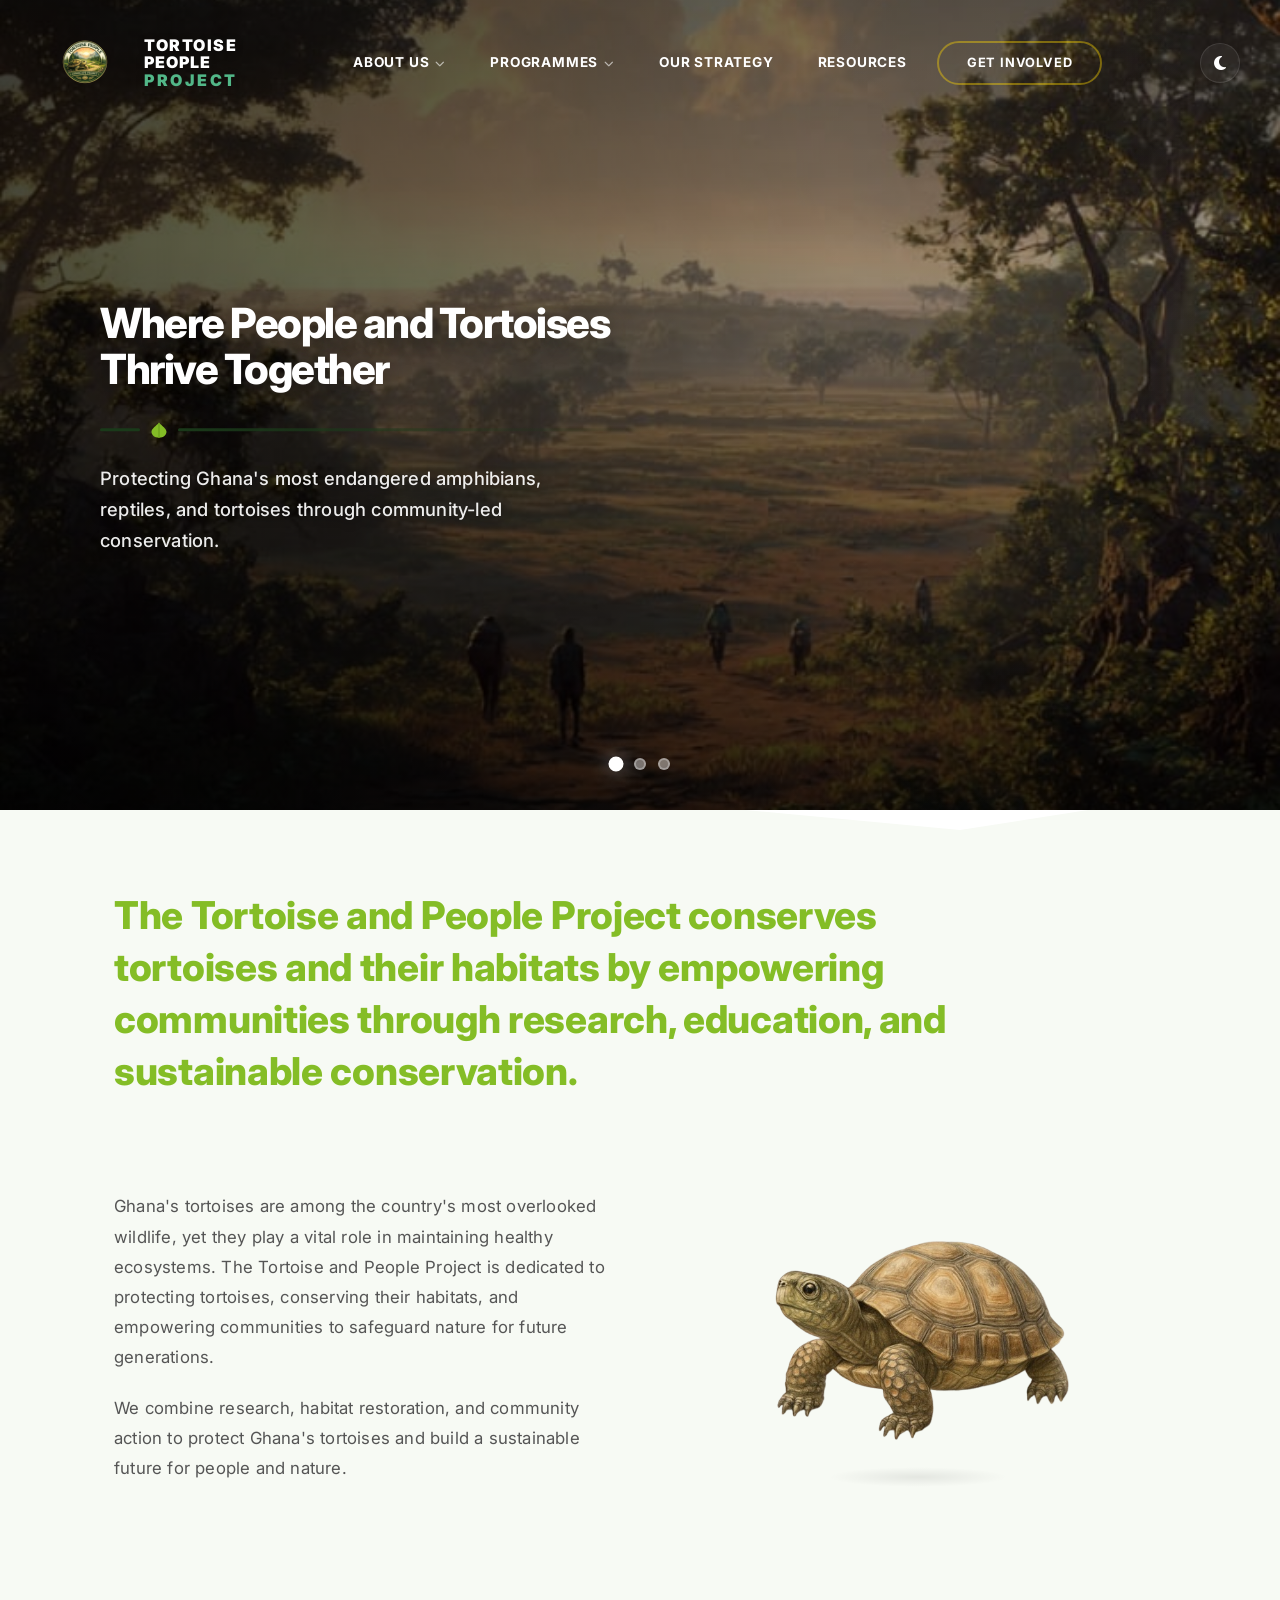
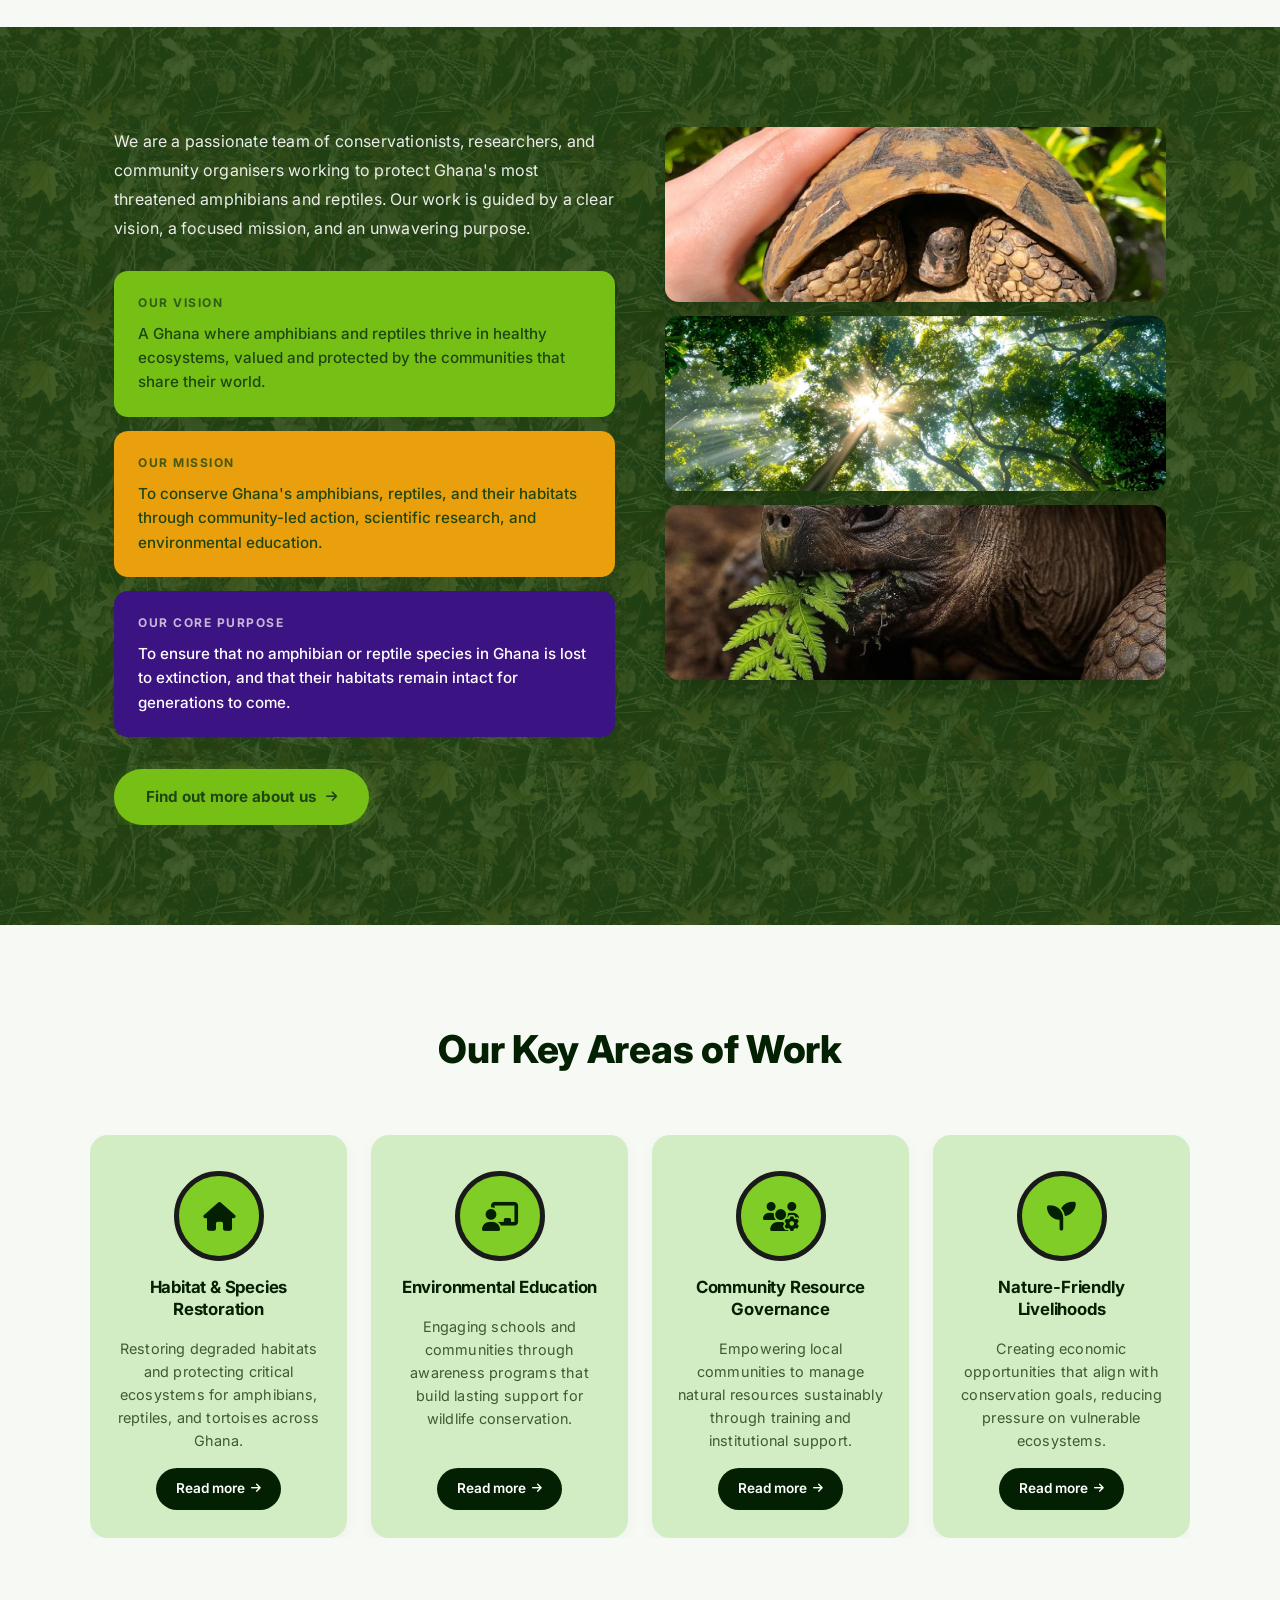
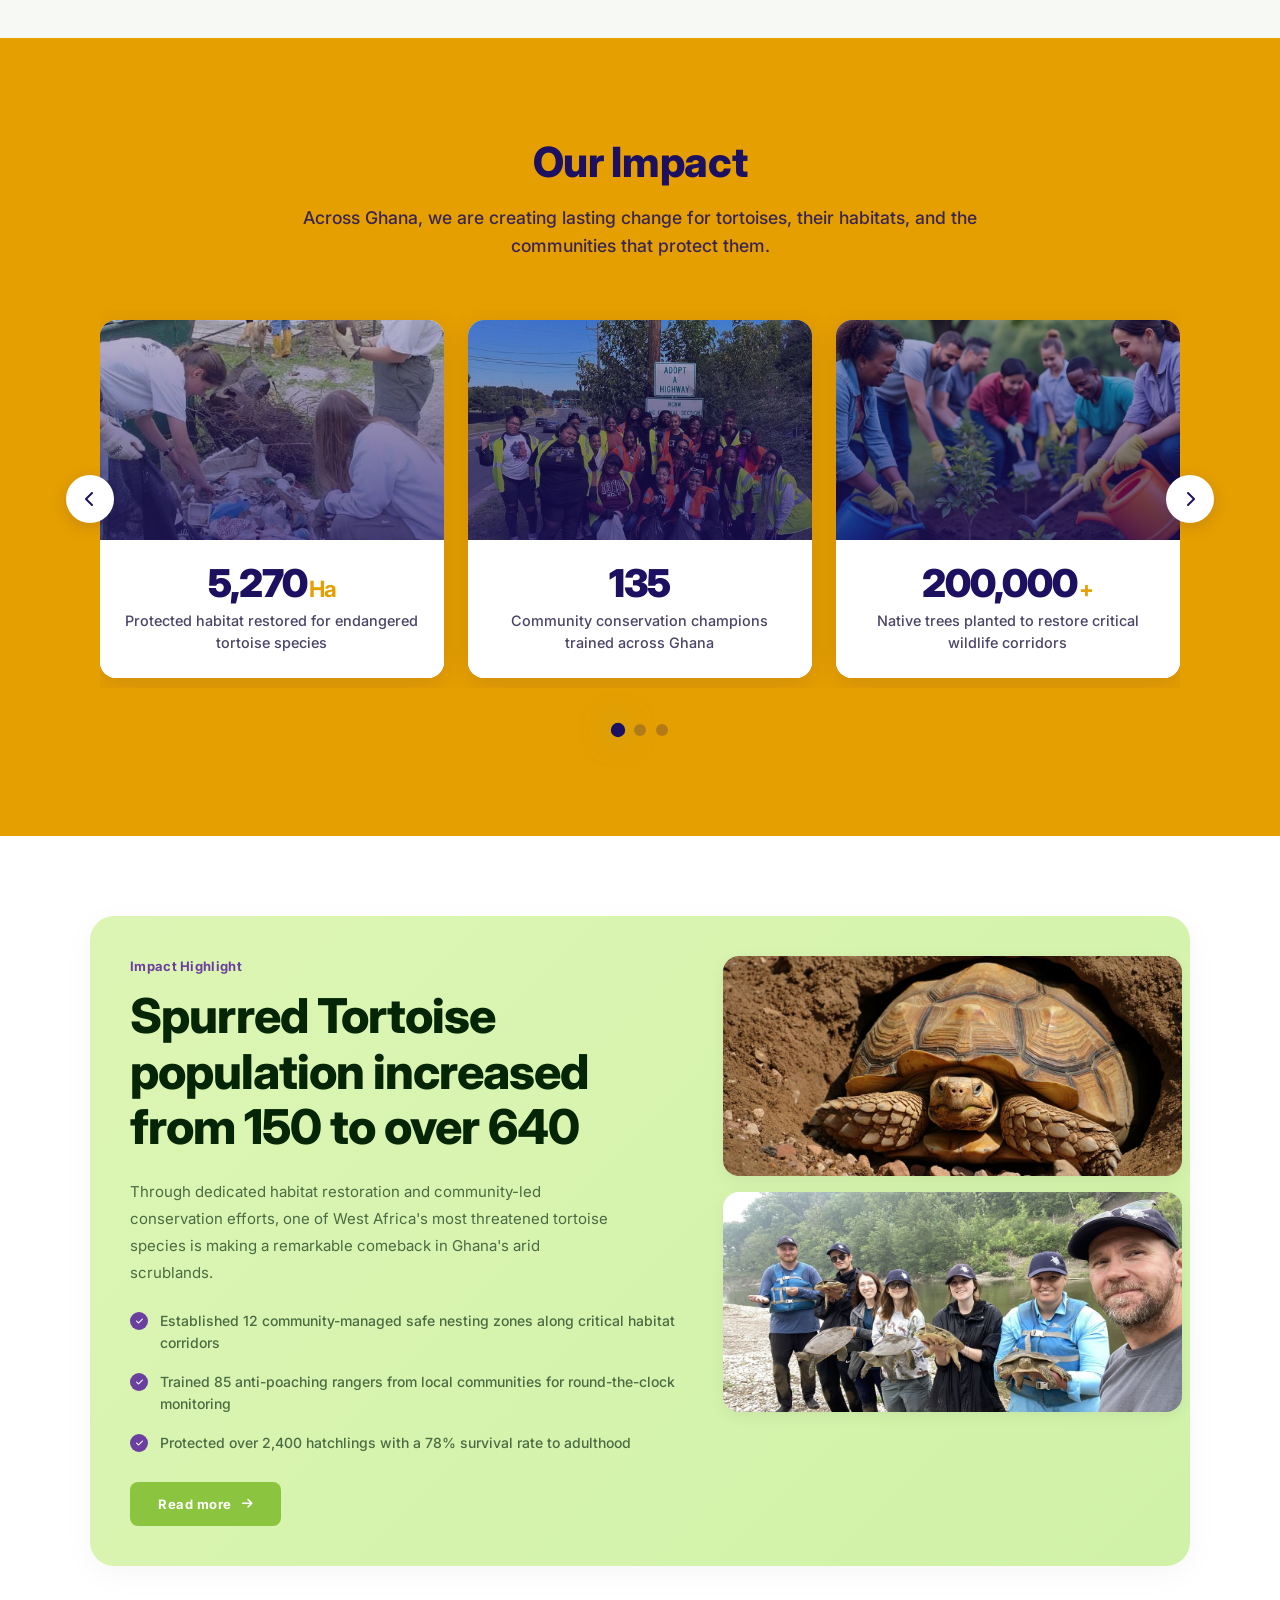
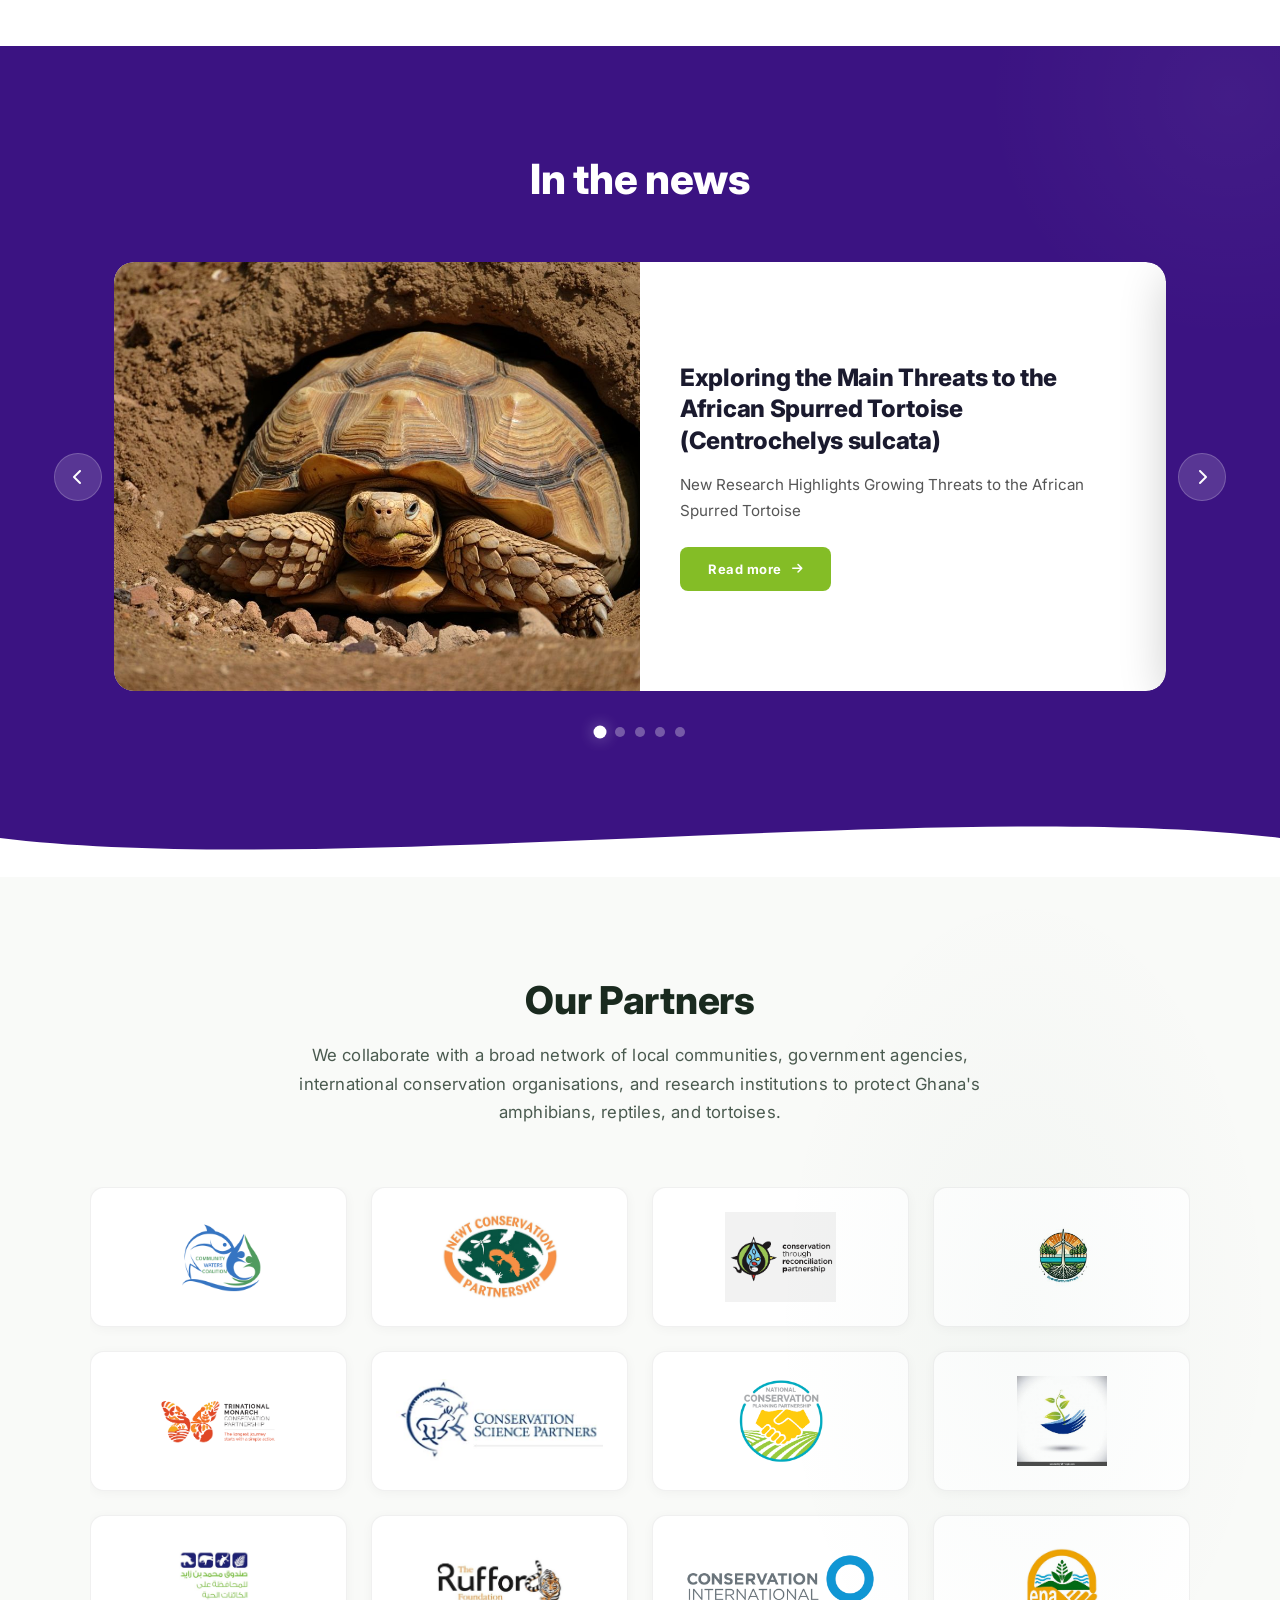
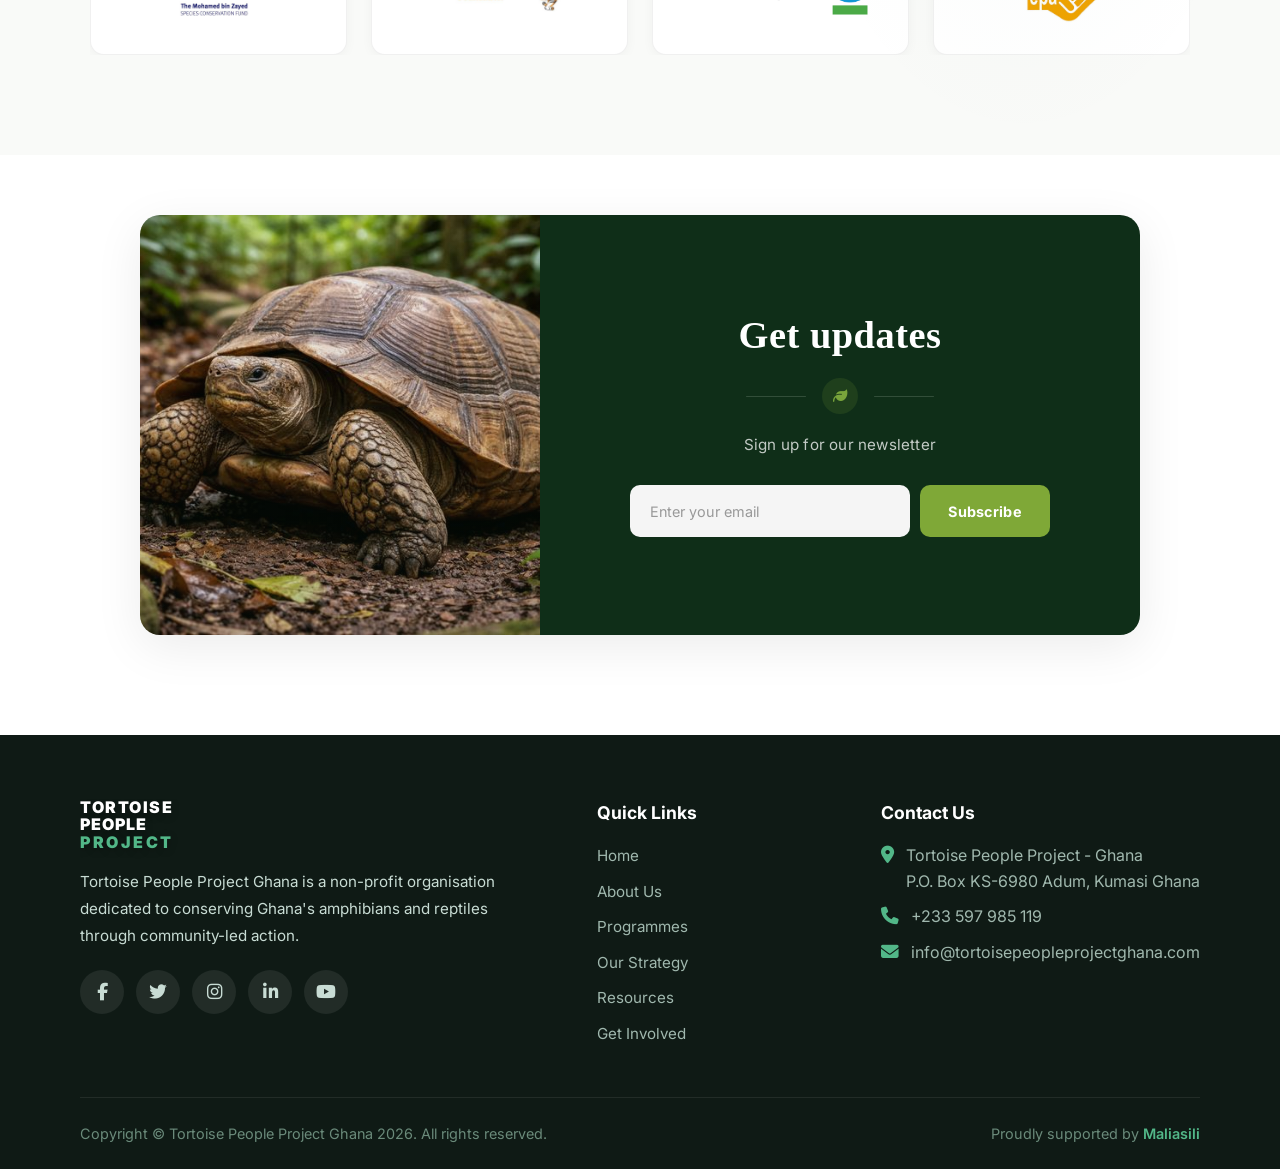
==== commit 79bbad3e: "Add config.js script to index.html" ====
--- a/index.html
+++ b/index.html
@@ -975,10 +975,11 @@
     </div>
 
     <!-- JavaScript -->
+    <script src="js/config.js"></script>
     <script src="js/main.js"></script>
     <script src="js/public-common.js"></script>
     <script src="js/public-sections.js"></script>
     <script src="js/hero-index.js"></script>  
     <script src="js/public-seo.js"></script>
 </body>
-</html>+</html>
